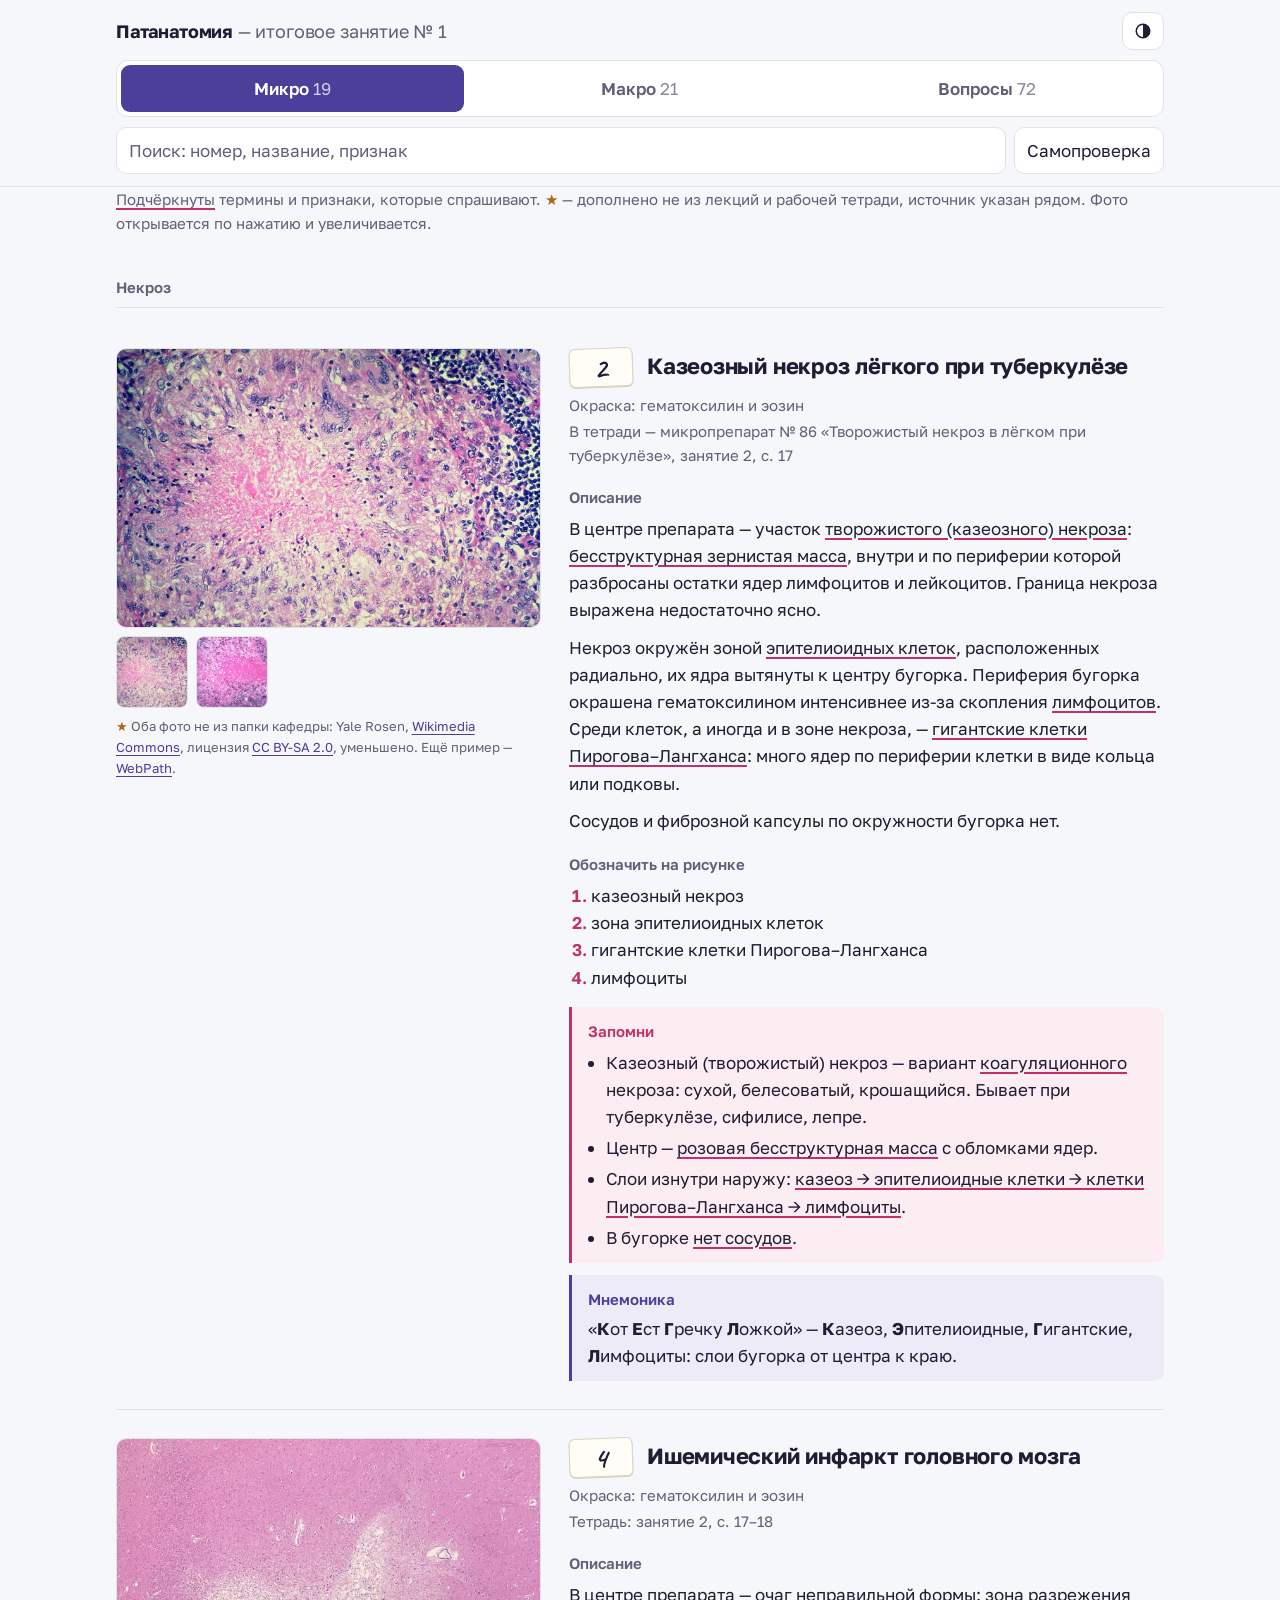
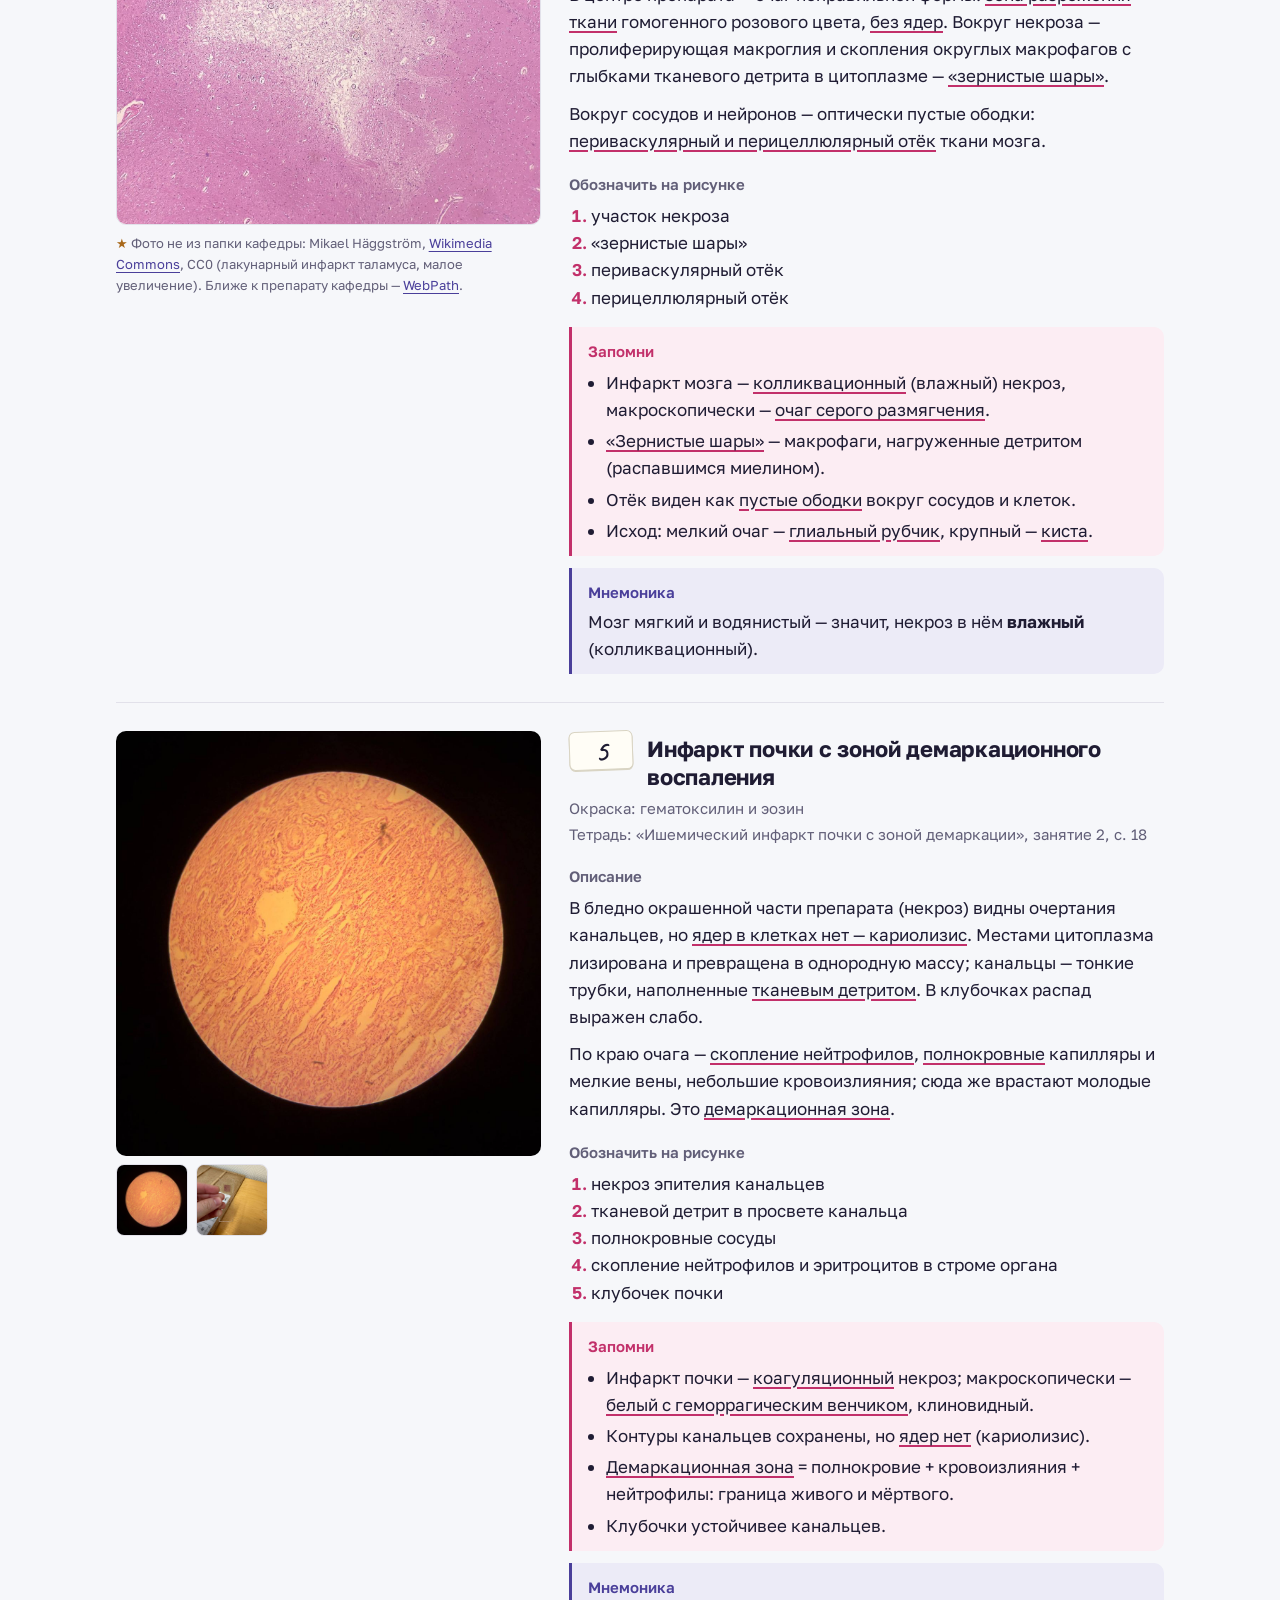
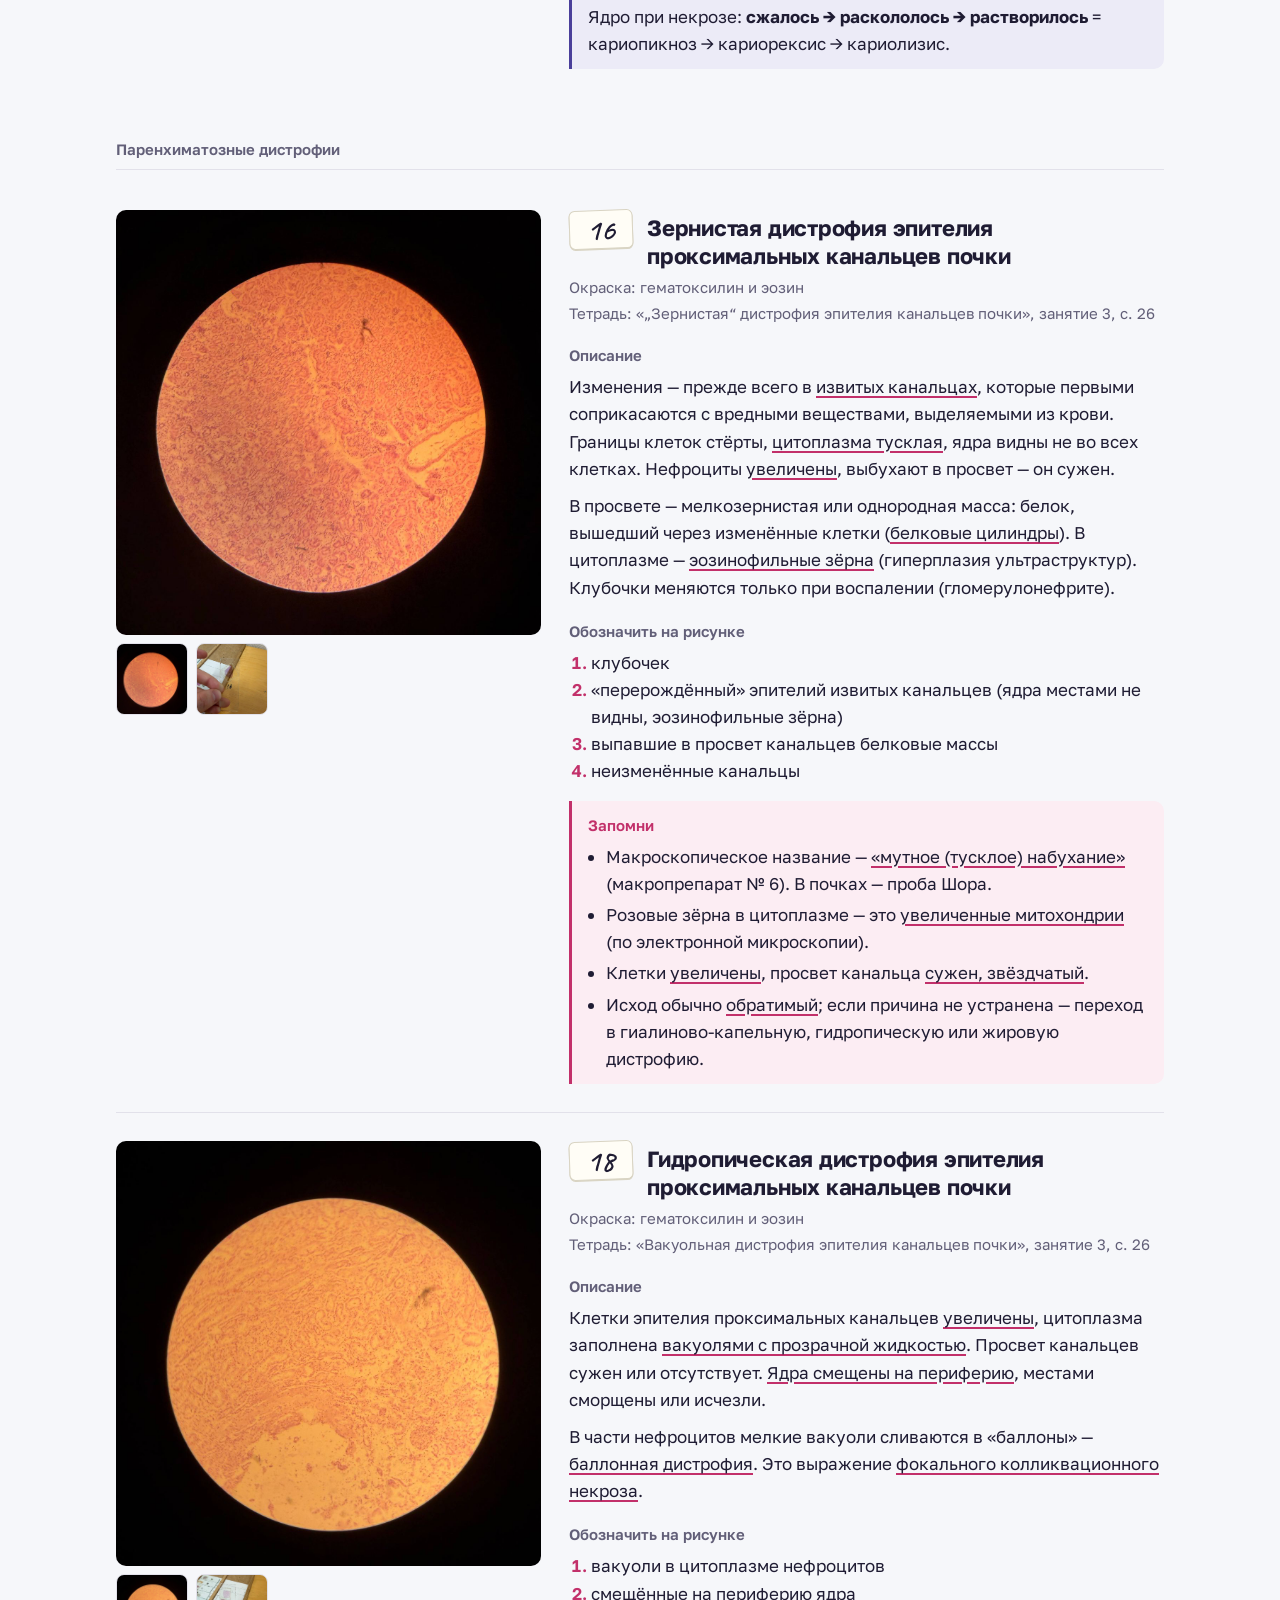
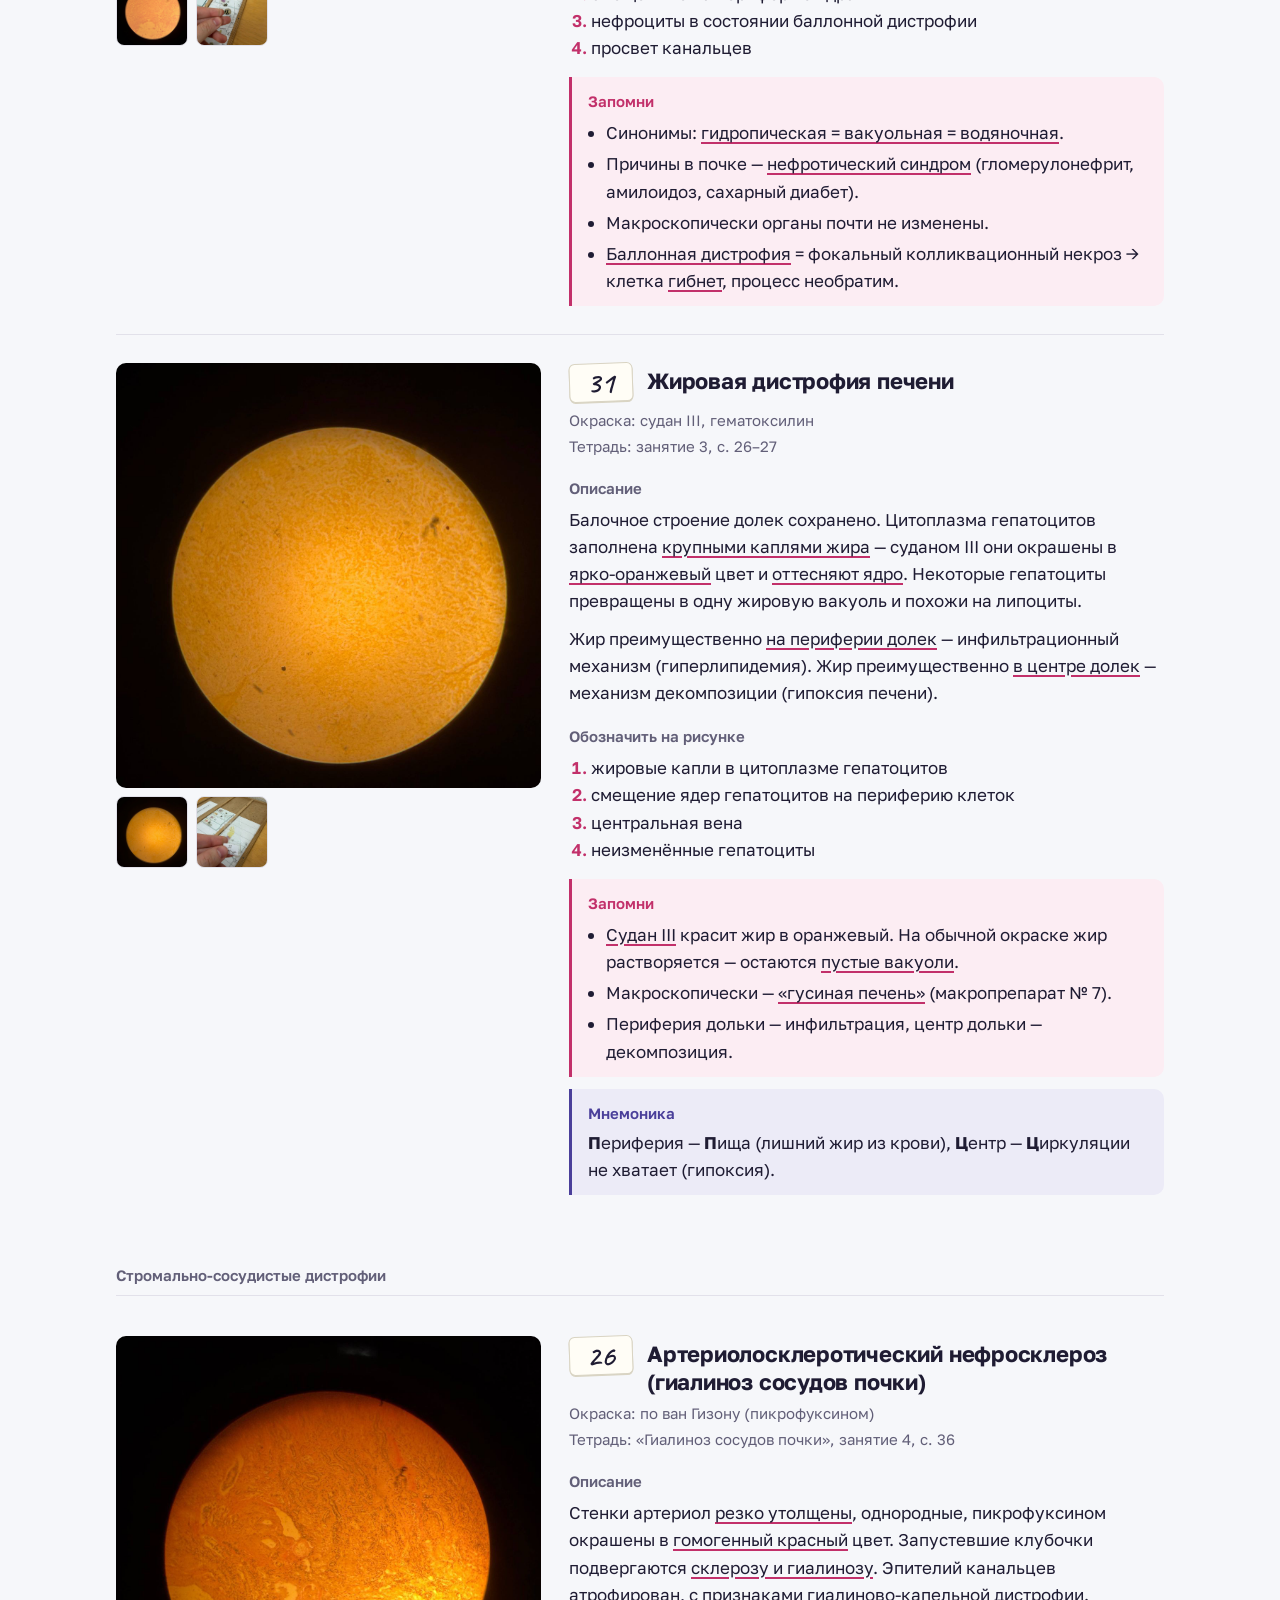
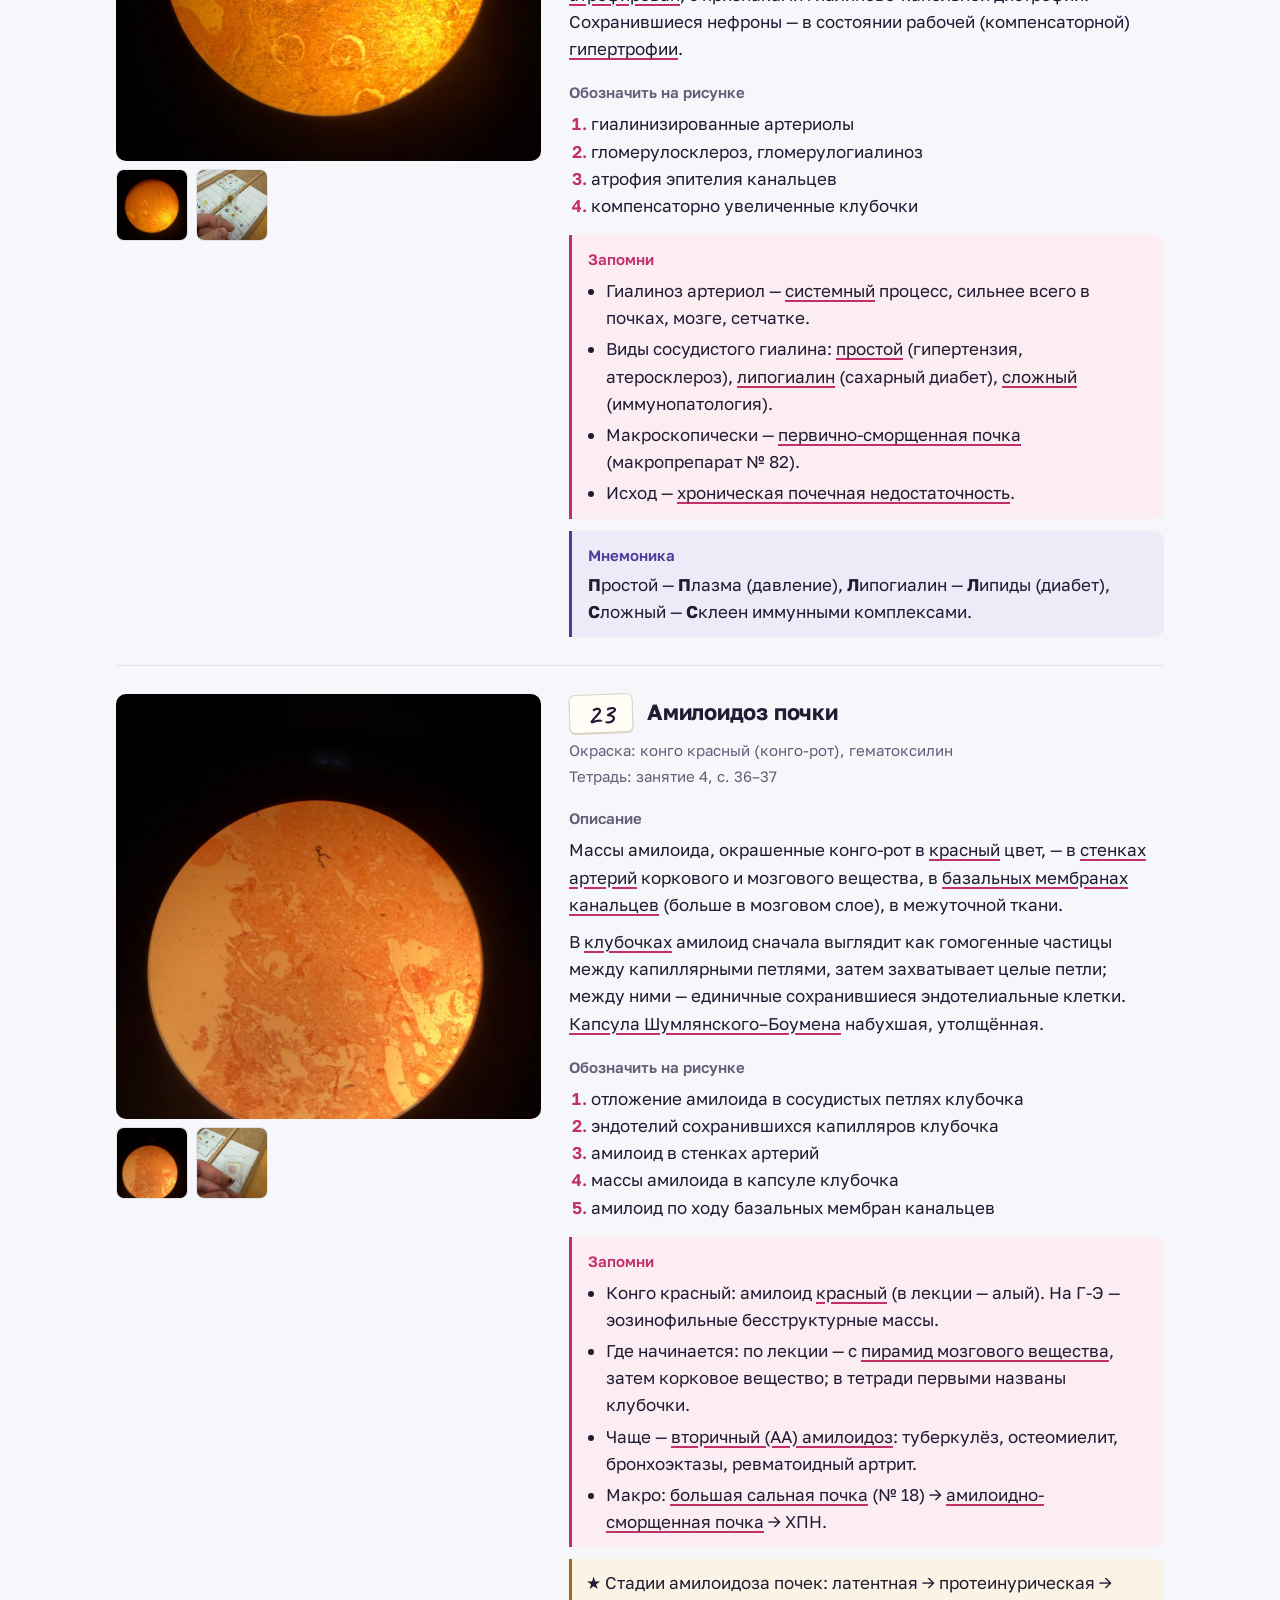
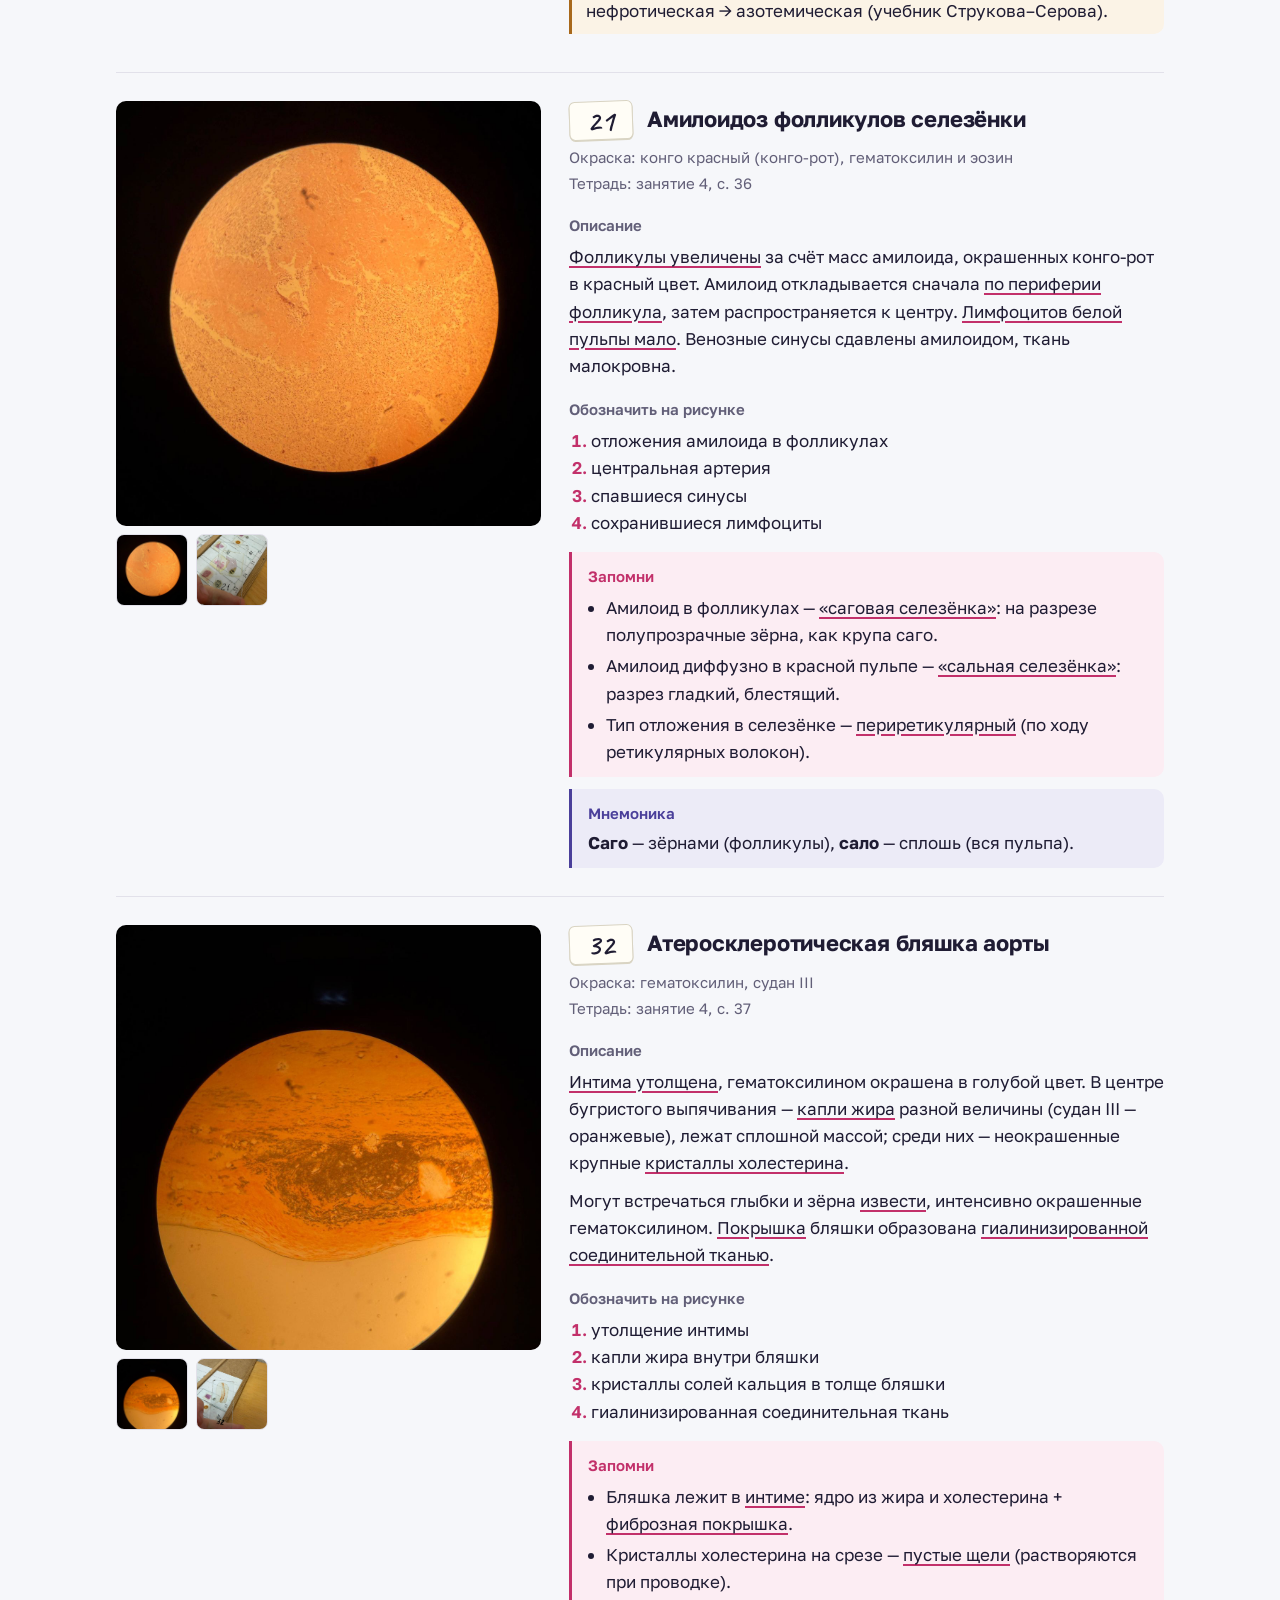
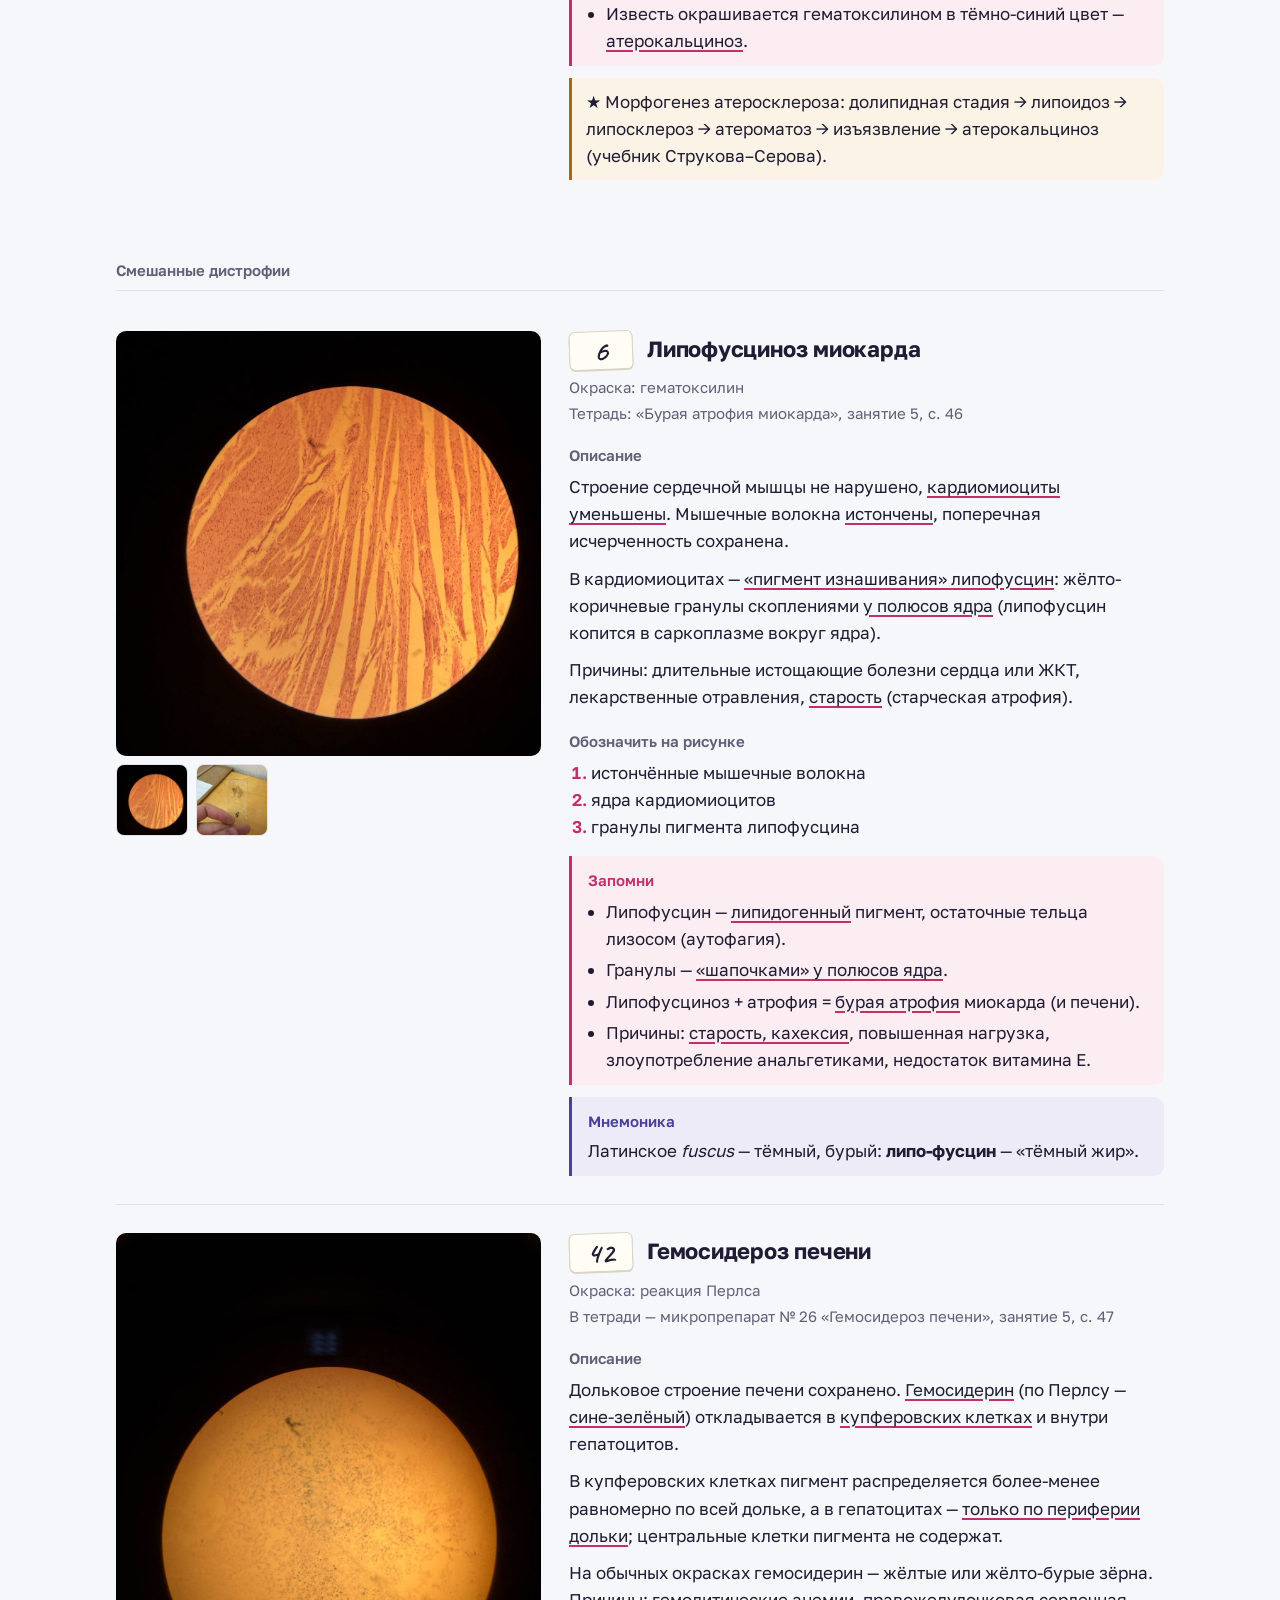
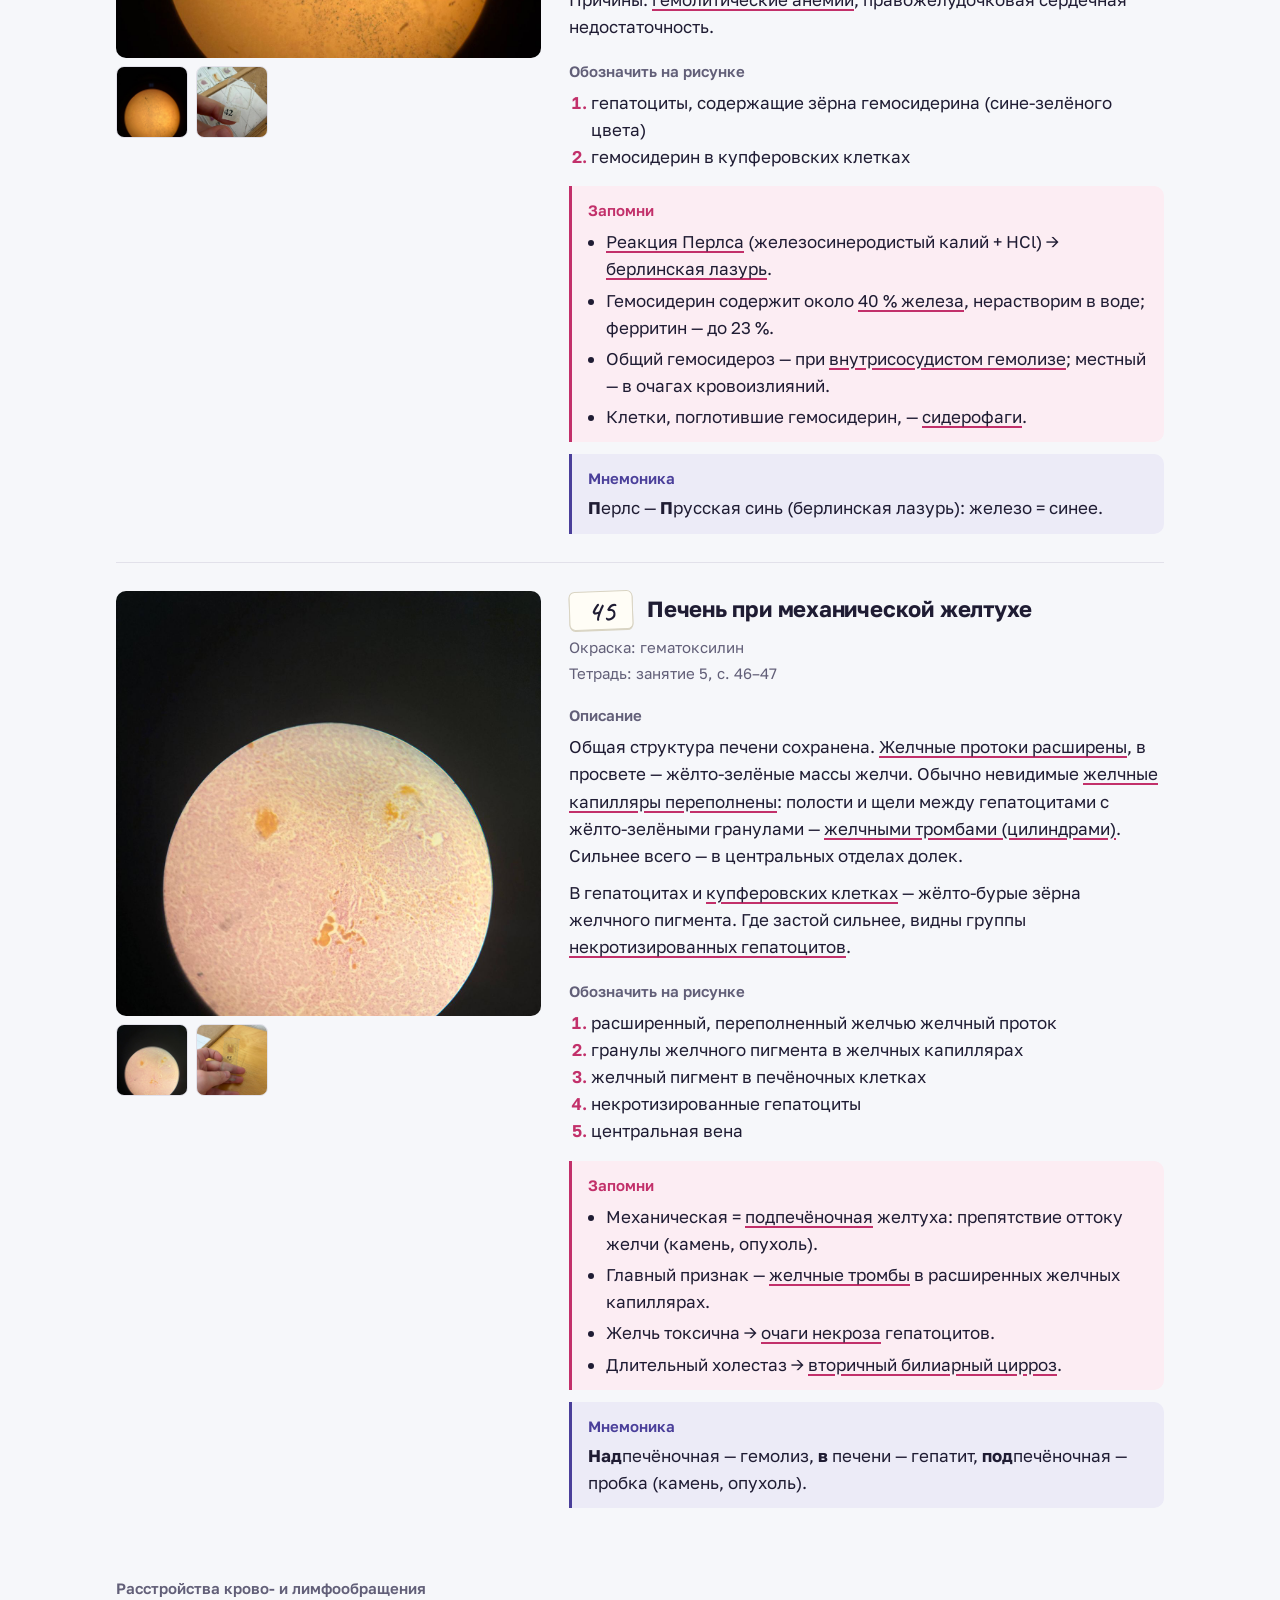
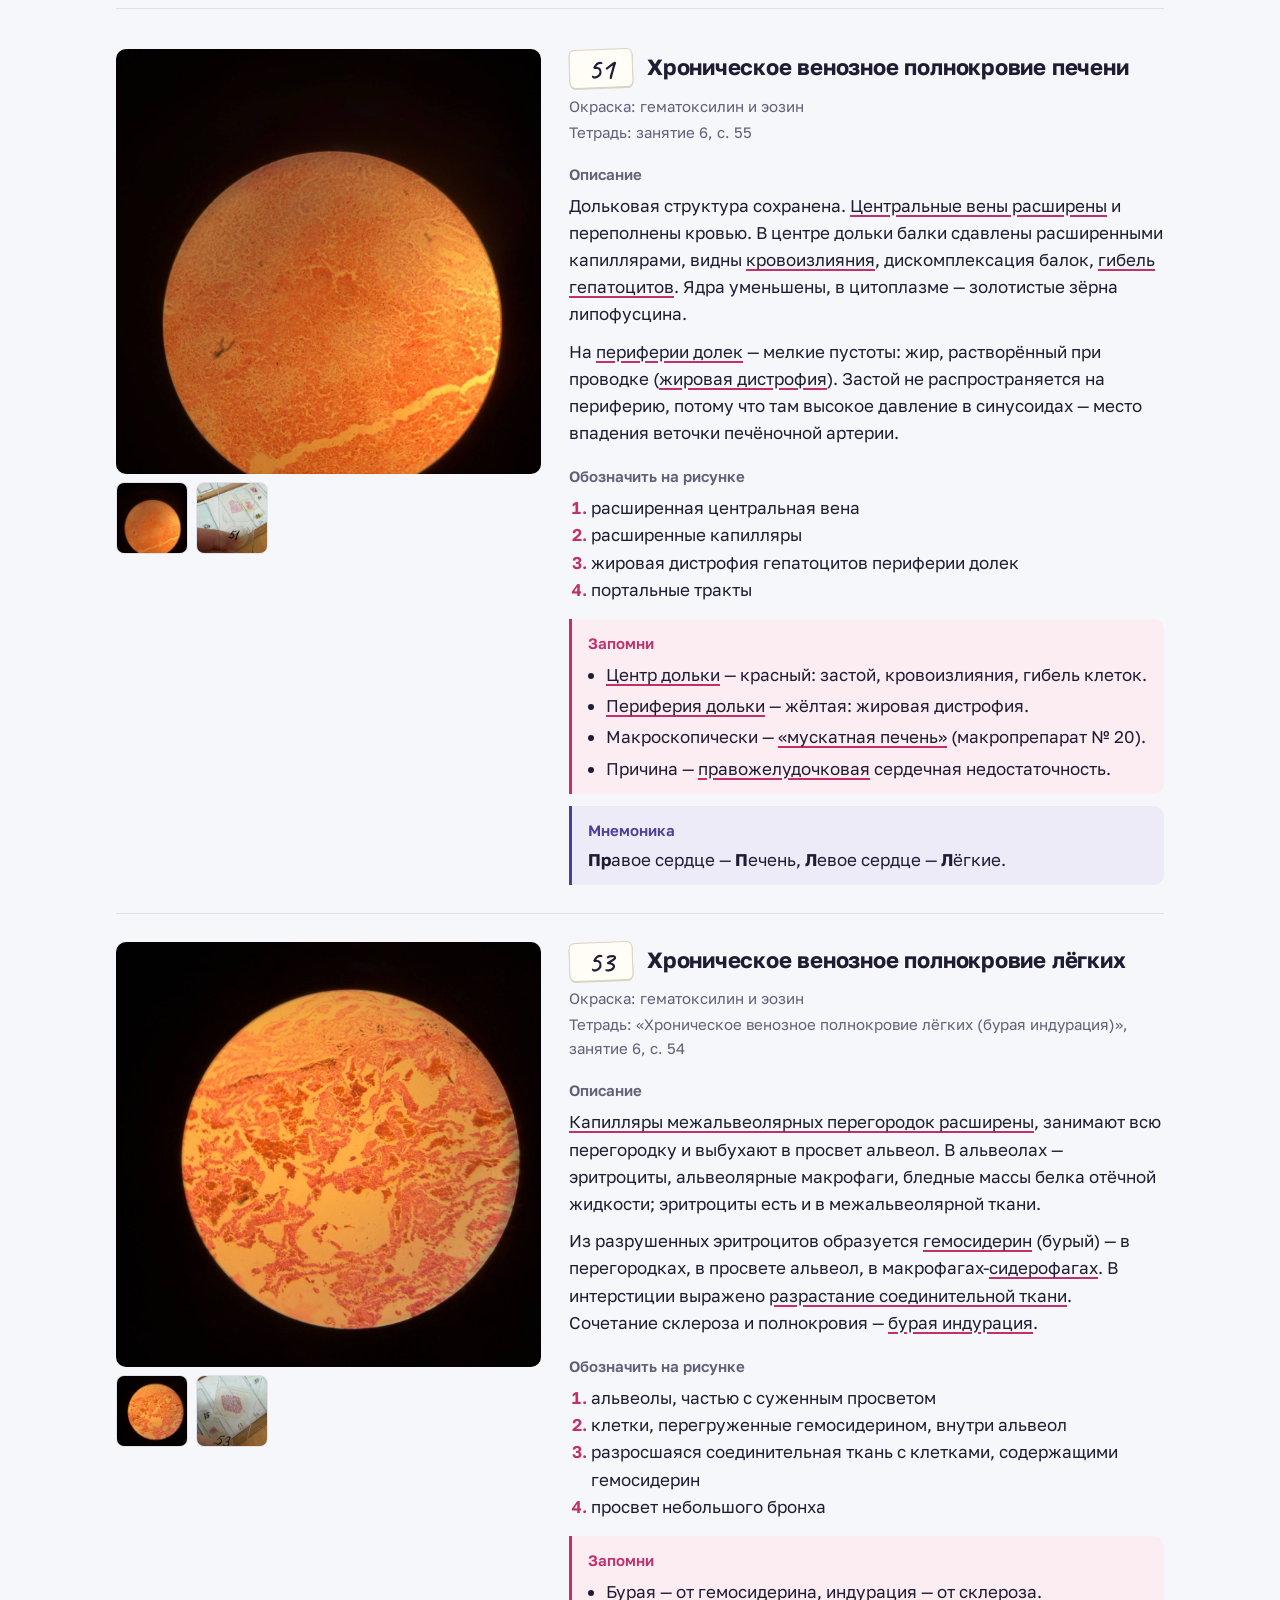
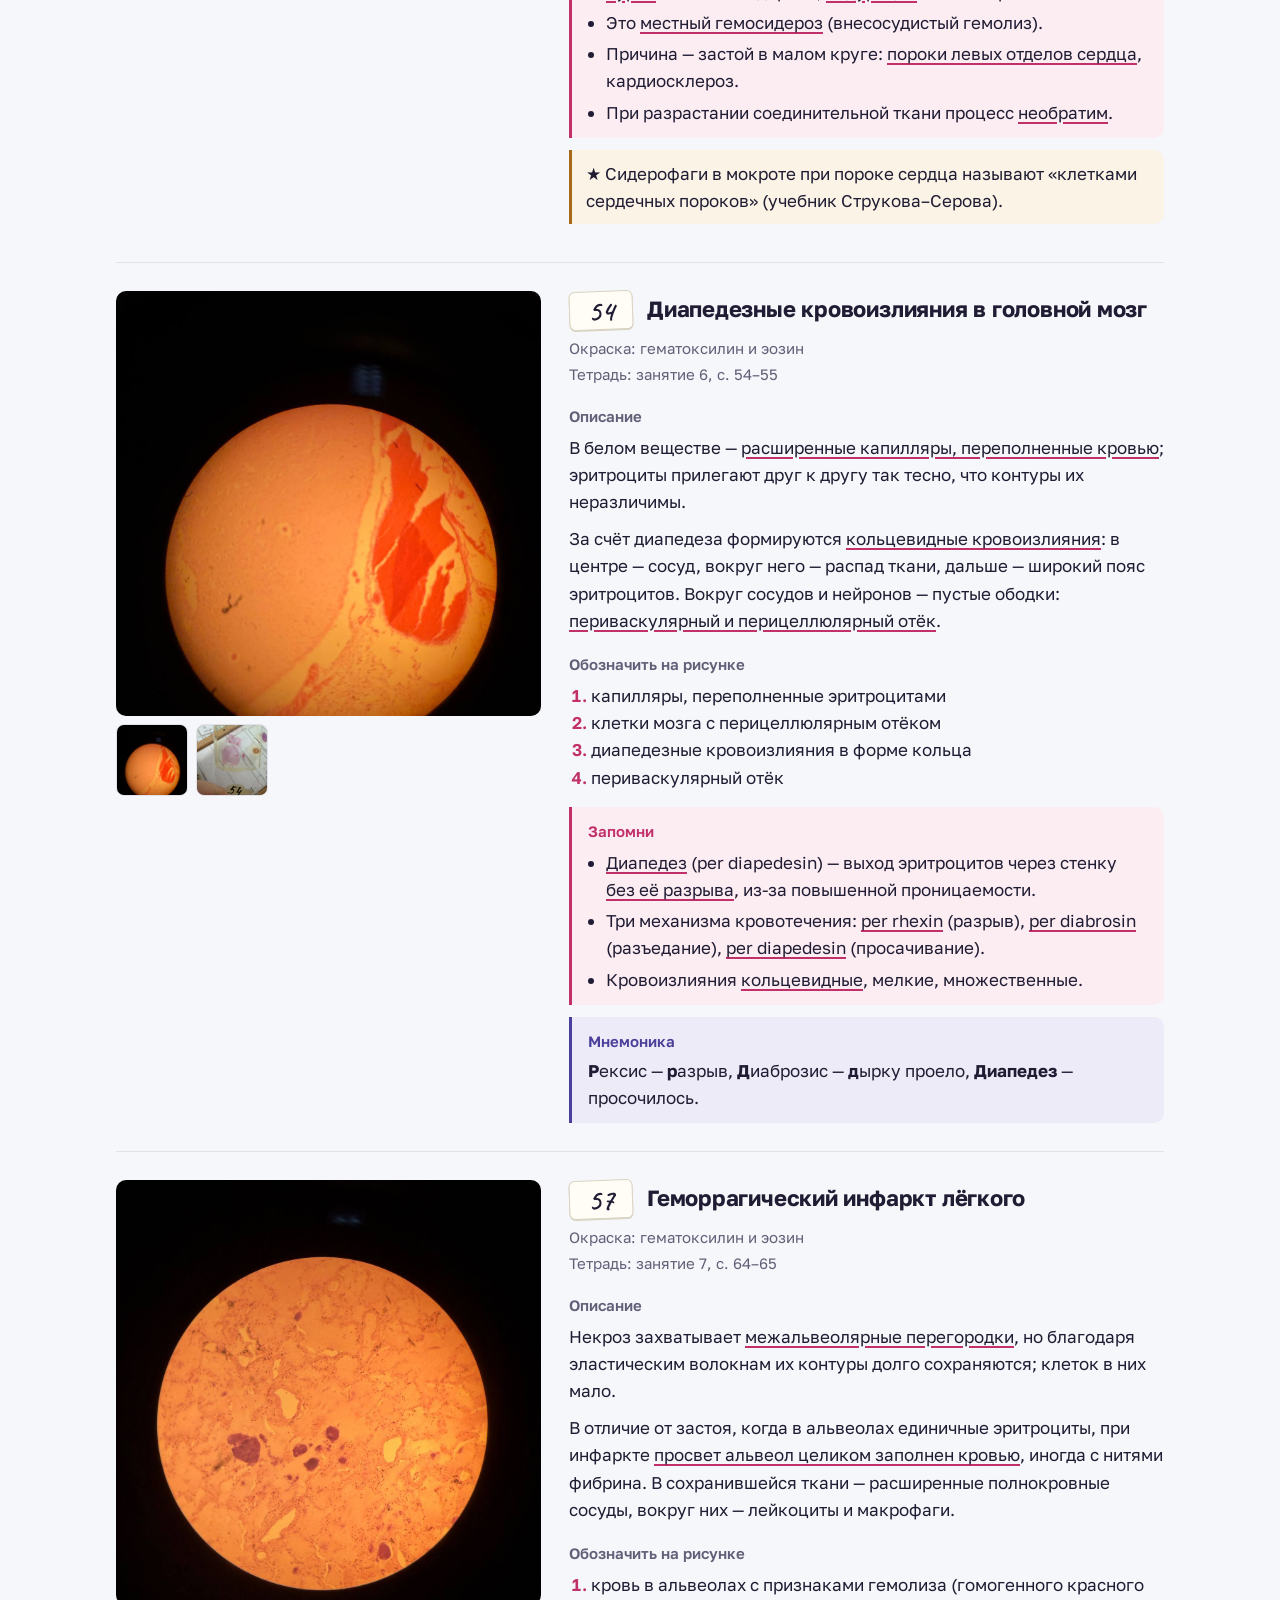
==== index.html @ b90a6a5d "Сайт к итоговому занятию № 1 по патанатомии Микро- и макропрепараты с фото и описаниями по рабочей т" ====
<!doctype html>
<html lang="ru">
<head>
<meta charset="utf-8">
<meta name="viewport" content="width=device-width, initial-scale=1">
<title>Патанатомия: препараты</title>
<meta name="description" content="Микро- и макропрепараты к итоговому занятию № 1 по патологической анатомии: фото, описания, что запомнить.">
<link rel="preconnect" href="https://fonts.googleapis.com">
<link rel="preconnect" href="https://fonts.gstatic.com" crossorigin>
<link href="https://fonts.googleapis.com/css2?family=Caveat:wght@600&family=Golos+Text:wght@400;600;700&display=swap" rel="stylesheet">
<link rel="stylesheet" href="assets/style.css">
<link rel="icon" href="data:image/svg+xml,%3Csvg xmlns='http://www.w3.org/2000/svg' viewBox='0 0 32 32'%3E%3Ccircle cx='16' cy='16' r='14' fill='%23c2306a'/%3E%3Ccircle cx='12' cy='13' r='4' fill='%234a3f9a'/%3E%3Ccircle cx='20' cy='19' r='3' fill='%234a3f9a'/%3E%3C/svg%3E">
</head>
<body data-page="preps" data-base="">
<header class="top">
  <div class="top-inner">
    <div class="brand">
      <a class="home" href="./">Патанатомия <span class="sub">— итоговое занятие № 1</span></a>
      <div class="tools">
        <button class="btn icon" id="theme" type="button" aria-label="Сменить тему">
          <svg width="18" height="18" viewBox="0 0 24 24" aria-hidden="true"><circle cx="12" cy="12" r="9" fill="none" stroke="currentColor" stroke-width="2"/><path d="M12 3a9 9 0 0 1 0 18z" fill="currentColor"/></svg>
        </button>
      </div>
    </div>
    <nav class="switch" style="grid-template-columns: 1fr 1fr 1fr" aria-label="Разделы">
      <a href="#micro" data-tab="micro">Микро <span class="count">19</span></a>
      <a href="#macro" data-tab="macro">Макро <span class="count">21</span></a>
      <a href="voprosy/">Вопросы <span class="count">72</span></a>
    </nav>
    <div class="row">
      <input class="search" id="search" type="search" placeholder="Поиск: номер, название, признак" aria-label="Поиск по препаратам">
      <button class="btn" id="quiz" type="button" aria-pressed="false">Самопроверка</button>
      <button class="btn" id="shuffle" type="button" hidden>Перемешать</button>
    </div>
  </div>
</header>
<main class="wrap">
  <p class="legend"><u>Подчёркнуты</u> термины и признаки, которые спрашивают. <span class="star">★</span> — дополнено не из лекций и рабочей тетради, источник указан рядом. Фото открывается по нажатию и увеличивается.</p>
  <button class="btn other" id="other" type="button" hidden></button>
  <div id="list"></div>
  <p class="empty" id="empty" hidden></p>
</main>
<script src="data/preparaty.js"></script>
<script src="assets/app.js"></script>
</body>
</html>
---- assets/style.css ----
/* ПатанV1 — палитра по окраске гематоксилином и эозином */
:root {
  --bg: #f6f7fa;
  --surface: #ffffff;
  --ink: #1f1c33;
  --muted: #625f78;
  --line: #e2e1ea;
  --hema: #4a3f9a;        /* гематоксилин: ссылки, активные кнопки */
  --hema-soft: #ecebf7;
  --eosin: #c2306a;       /* эозин: подчёркивания, «Запомни» */
  --eosin-soft: #fcedf3;
  --star: #a8681a;        /* ★ — не из лекций и тетради */
  --star-soft: #fbf3e6;
  --label: #fffdf6;
  --radius: 10px;
  --font: "Golos Text", system-ui, -apple-system, "Segoe UI", sans-serif;
  --hand: "Caveat", "Segoe Print", cursive;
  color-scheme: light;
}
@media (prefers-color-scheme: dark) {
  :root:not([data-theme="light"]) {
    --bg: #14121d;
    --surface: #1c1a28;
    --ink: #eceaf6;
    --muted: #a6a3bb;
    --line: #2f2c40;
    --hema: #a99cff;
    --hema-soft: #262241;
    --eosin: #f2709f;
    --eosin-soft: #2e1a25;
    --star: #e2aa5a;
    --star-soft: #2c2318;
    --label: #f4f1e4;
    color-scheme: dark;
  }
}
:root[data-theme="dark"] {
  --bg: #14121d;
  --surface: #1c1a28;
  --ink: #eceaf6;
  --muted: #a6a3bb;
  --line: #2f2c40;
  --hema: #a99cff;
  --hema-soft: #262241;
  --eosin: #f2709f;
  --eosin-soft: #2e1a25;
  --star: #e2aa5a;
  --star-soft: #2c2318;
  --label: #f4f1e4;
  color-scheme: dark;
}

* { box-sizing: border-box; }
[hidden] { display: none !important; }
html { -webkit-text-size-adjust: 100%; }
.prep, .qa, section[id] { scroll-margin-top: 170px; }
body {
  margin: 0;
  background: var(--bg);
  color: var(--ink);
  font: 400 17px/1.6 var(--font);
}
img { max-width: 100%; display: block; }
a { color: var(--hema); text-underline-offset: 3px; }
button, input { font: inherit; color: inherit; }
:focus-visible { outline: 2px solid var(--hema); outline-offset: 2px; border-radius: 4px; }

/* Термины и определения */
u, dfn {
  text-decoration: underline;
  text-decoration-color: var(--eosin);
  text-decoration-thickness: 2px;
  text-underline-offset: 3px;
}
dfn { font-style: normal; font-weight: 600; }
.star { color: var(--star); }
p.star, div.star {
  color: var(--ink);
  background: var(--star-soft);
  border-left: 3px solid var(--star);
  padding: 10px 14px;
  border-radius: 0 var(--radius) var(--radius) 0;
}

/* Шапка */
.top {
  position: sticky; top: 0; z-index: 20;
  background: color-mix(in srgb, var(--bg) 92%, transparent);
  backdrop-filter: blur(10px);
  -webkit-backdrop-filter: blur(10px);
  border-bottom: 1px solid var(--line);
}
.top-inner, .wrap { max-width: 1080px; margin: 0 auto; padding: 0 16px; }
.top-inner { display: flex; flex-direction: column; gap: 10px; padding-top: 12px; padding-bottom: 12px; }
.brand { display: flex; align-items: center; justify-content: space-between; gap: 12px; }
.brand a.home { text-decoration: none; color: var(--ink); font-weight: 700; font-size: 18px; letter-spacing: -0.01em; }
.brand .sub { color: var(--muted); font-weight: 400; }
.tools { display: flex; gap: 8px; align-items: center; flex-wrap: wrap; }

.switch {
  display: grid; grid-template-columns: 1fr 1fr; gap: 4px;
  background: var(--surface); border: 1px solid var(--line);
  border-radius: 12px; padding: 4px;
}
.switch a, .switch button {
  border: 0; background: transparent; cursor: pointer;
  padding: 10px 12px; border-radius: 9px; text-align: center;
  font-weight: 600; text-decoration: none; color: var(--muted);
}
.switch [aria-current="page"], .switch [aria-pressed="true"] { background: var(--hema); color: #fff; }
:root[data-theme="dark"] .switch [aria-current="page"],
:root[data-theme="dark"] .switch [aria-pressed="true"] { color: #14121d; }
@media (prefers-color-scheme: dark) {
  :root:not([data-theme="light"]) .switch [aria-current="page"],
  :root:not([data-theme="light"]) .switch [aria-pressed="true"] { color: #14121d; }
}
.switch .count { font-weight: 400; opacity: .75; }

.row { display: flex; gap: 8px; align-items: center; flex-wrap: wrap; }
.search {
  flex: 1 1 170px; min-width: 0;
  border: 1px solid var(--line); background: var(--surface);
  border-radius: 10px; padding: 9px 12px;
}
.search::placeholder { color: var(--muted); }
.btn {
  border: 1px solid var(--line); background: var(--surface); cursor: pointer;
  border-radius: 10px; padding: 9px 12px; white-space: nowrap; color: var(--ink);
  text-decoration: none; display: inline-flex; align-items: center; gap: 6px;
}
.btn[aria-pressed="true"] { border-color: var(--eosin); color: var(--eosin); background: var(--eosin-soft); }
.btn.icon { padding: 9px 11px; }
.btn:hover { border-color: var(--muted); }

/* Содержимое */
main { padding: 24px 0 80px; }
.lead { color: var(--muted); max-width: 68ch; margin: 0 0 8px; }
.legend { color: var(--muted); font-size: 15px; margin: 0 0 24px; }
.group-title {
  font-size: 15px; font-weight: 600; color: var(--muted);
  margin: 40px 0 12px; padding-bottom: 8px; border-bottom: 1px solid var(--line);
}
.empty { color: var(--muted); padding: 40px 0; }
.other { margin: 0 0 8px; border-color: var(--hema); color: var(--hema); }

/* Карточка препарата */
.prep {
  display: grid; grid-template-columns: minmax(0, 5fr) minmax(0, 7fr); gap: 28px;
  padding: 28px 0; border-bottom: 1px solid var(--line);
}
.prep:last-child { border-bottom: 0; }
.prep-photos { display: flex; flex-direction: column; gap: 8px; }
.prep-photos .main {
  aspect-ratio: 1 / 1; width: 100%; object-fit: cover; border-radius: var(--radius);
  background: #000; cursor: zoom-in;
}
.prep-photos.macro .main { aspect-ratio: 3 / 4; object-fit: cover; }
.prep-photos .main.contain { aspect-ratio: auto; object-fit: contain; background: var(--surface); border: 1px solid var(--line); }
.thumbs { display: flex; gap: 8px; }
.thumbs img {
  width: 72px; height: 72px; object-fit: cover; border-radius: 8px; cursor: zoom-in;
  border: 1px solid var(--line);
}
.photo-credit { font-size: 13px; color: var(--muted); }
.nophoto {
  aspect-ratio: 1 / 1; border: 1px dashed var(--line); border-radius: var(--radius);
  display: grid; place-items: center; color: var(--muted); padding: 16px; text-align: center;
}

.prep-head { display: flex; gap: 14px; align-items: flex-start; margin-bottom: 6px; }
.slide-label {
  flex: none; min-width: 64px; padding: 2px 10px 0; text-align: center;
  background: var(--label); color: #1f1c33;
  border: 1px solid #d9d4c3; border-radius: 6px;
  font: 600 30px/1.15 var(--hand);
  transform: rotate(-2deg);
  box-shadow: 0 1px 0 #d9d4c3;
}
.prep h3 { margin: 4px 0 0; font-size: 22px; line-height: 1.25; letter-spacing: -0.01em; }
.meta { color: var(--muted); font-size: 15px; margin: 4px 0 14px; }
.meta div + div { margin-top: 2px; }
.prep h4, .qa h4 { font-size: 15px; font-weight: 600; margin: 18px 0 6px; color: var(--muted); }
.prep p { margin: 0 0 10px; }
.marks { margin: 0; padding-left: 22px; }
.marks li::marker { color: var(--eosin); font-weight: 600; }

.remember {
  background: var(--eosin-soft); border-left: 3px solid var(--eosin);
  border-radius: 0 var(--radius) var(--radius) 0; padding: 12px 16px; margin: 16px 0 0;
}
.remember h4 { margin: 0 0 6px !important; color: var(--eosin) !important; }
.remember ul { margin: 0; padding-left: 18px; }
.remember li + li { margin-top: 4px; }
.mnemo {
  background: var(--hema-soft); border-left: 3px solid var(--hema);
  border-radius: 0 var(--radius) var(--radius) 0; padding: 12px 16px; margin: 12px 0 0;
}
.mnemo h4 { margin: 0 0 4px !important; color: var(--hema) !important; }
.mnemo p { margin: 0; }
.starblock { margin-top: 12px; }
.starblock h4 { color: var(--star) !important; }
.src { font-size: 14px; color: var(--muted); margin-top: 14px; }

/* Самопроверка */
.reveal { display: none; }
.quiz .reveal { display: inline-flex; margin-top: 12px; }
.quiz .hideable { display: none; }
.quiz .open .hideable { display: block; }
.quiz .open .reveal { display: none; }
.quiz .prep:not(.open) .name-hidden::after { content: "Что это за препарат?"; color: var(--muted); }
.quiz .prep:not(.open) h3 .name { display: none; }
.quiz .prep:not(.open) .meta { display: none; }

/* Вопросы */
.qa-layout { display: grid; grid-template-columns: 240px minmax(0, 1fr); gap: 40px; }
.toc { position: sticky; top: 180px; align-self: start; font-size: 15px; max-height: calc(100vh - 200px); overflow-y: auto; }
.toc a { display: block; padding: 5px 0; color: var(--muted); text-decoration: none; }
.toc a:hover { color: var(--ink); }
.toc .n { color: var(--muted); opacity: .7; }
.qa { border-bottom: 1px solid var(--line); padding: 22px 0; max-width: 72ch; }
.qa-q { display: flex; gap: 12px; align-items: baseline; margin: 0; font-size: 19px; line-height: 1.4; font-weight: 600; }
.qa-n { flex: none; color: var(--eosin); font-variant-numeric: tabular-nums; min-width: 2ch; }
.qa-body { margin-top: 10px; }
.qa-body p { margin: 0 0 10px; }
.qa-body ul, .qa-body ol { margin: 0 0 10px; padding-left: 22px; }
.qa-body table { border-collapse: collapse; width: 100%; margin: 6px 0 12px; font-size: 15px; display: block; overflow-x: auto; }
.qa-body th, .qa-body td { border: 1px solid var(--line); padding: 6px 8px; text-align: left; vertical-align: top; }
.qa-body th { background: var(--surface); }
.chips { display: flex; flex-wrap: wrap; gap: 6px; margin-top: 12px; }
.chip {
  font-size: 14px; padding: 4px 10px; border-radius: 999px;
  border: 1px solid var(--line); background: var(--surface); text-decoration: none; color: var(--ink);
}
.chip:hover { border-color: var(--hema); color: var(--hema); }
.quiz .qa:not(.open) .qa-body { display: none; }
.quiz .qa .reveal { margin-left: 34px; }

/* Лайтбокс */
.lb {
  position: fixed; inset: 0; z-index: 100; background: rgba(8, 7, 14, .94);
  display: none; touch-action: none;
}
.lb.on { display: block; }
.lb img {
  position: absolute; top: 50%; left: 50%; max-width: 96vw; max-height: 88vh;
  transform-origin: center; user-select: none; -webkit-user-drag: none; cursor: grab;
}
.lb-bar {
  position: absolute; left: 0; right: 0; bottom: 0; padding: 12px 16px;
  display: flex; gap: 8px; align-items: center; justify-content: space-between; color: #eceaf6; font-size: 14px;
}
.lb button {
  background: rgba(255, 255, 255, .12); color: #fff; border: 0; border-radius: 10px;
  padding: 10px 14px; cursor: pointer; font-size: 16px;
}
.lb .lb-close { position: absolute; top: 12px; right: 12px; }
.lb .lb-cap { flex: 1; text-align: center; opacity: .85; }

@media (max-width: 820px) {
  .qa-layout { grid-template-columns: minmax(0, 1fr); }
  .toc { display: none; }
}
@media (max-width: 720px) {
  body { font-size: 16px; }
  .prep { display: flex; flex-direction: column; gap: 0; }
  .prep-text { display: contents; }
  .prep-head { order: 1; }
  .meta { order: 2; }
  .prep-photos { order: 3; margin-bottom: 8px; }
  .prep .reveal { order: 4; }
  .hideable { order: 5; }
  .prep h3 { font-size: 20px; }
  .btn .txt { display: none; }
  .brand .sub { display: none; }
  .top-inner { gap: 8px; padding-top: 8px; padding-bottom: 8px; }
  .brand a.home { font-size: 16px; }
  .btn.icon { padding: 6px 9px; }
  .switch a, .switch button { padding: 8px 4px; font-size: 15px; white-space: nowrap; }
  .search, .btn { padding: 8px 10px; }
  .prep, .qa, section[id] { scroll-margin-top: 165px; }
}
@media (prefers-reduced-motion: no-preference) {
  .lb img { transition: transform .05s linear; }
}
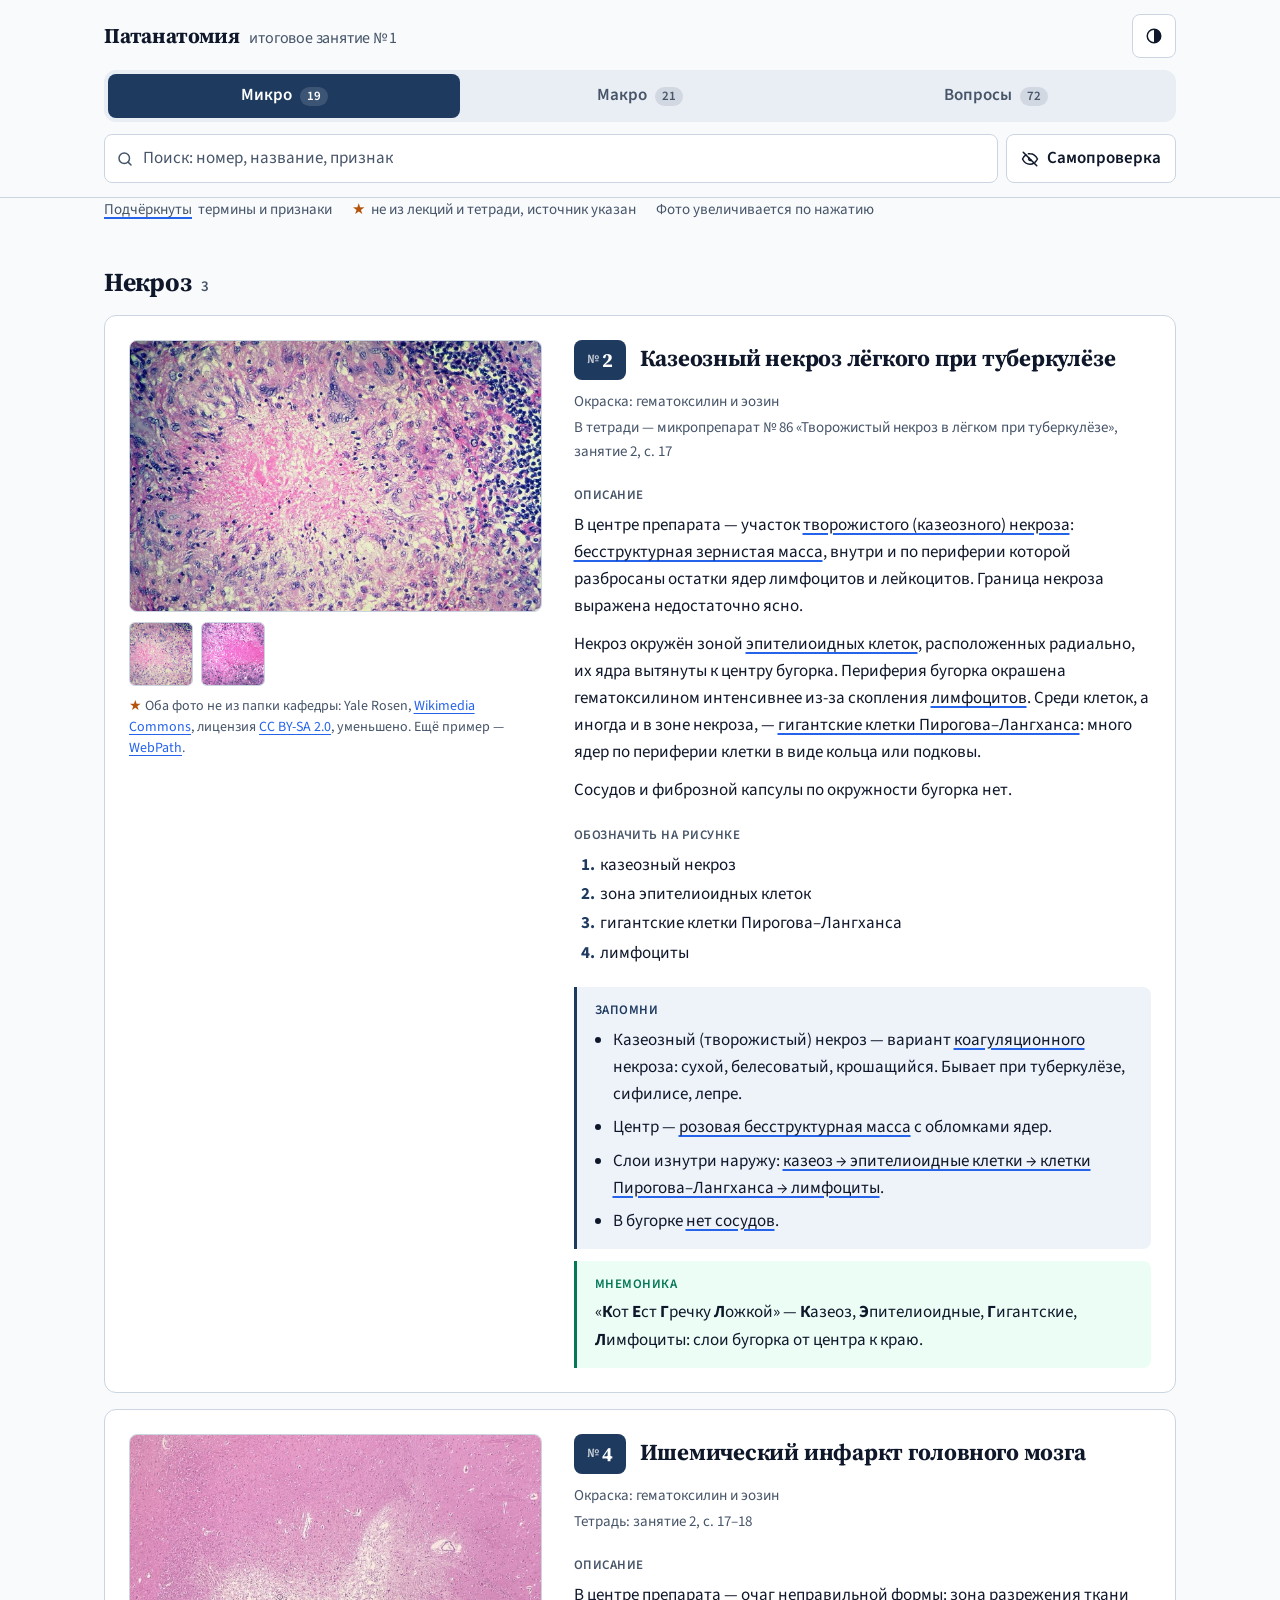
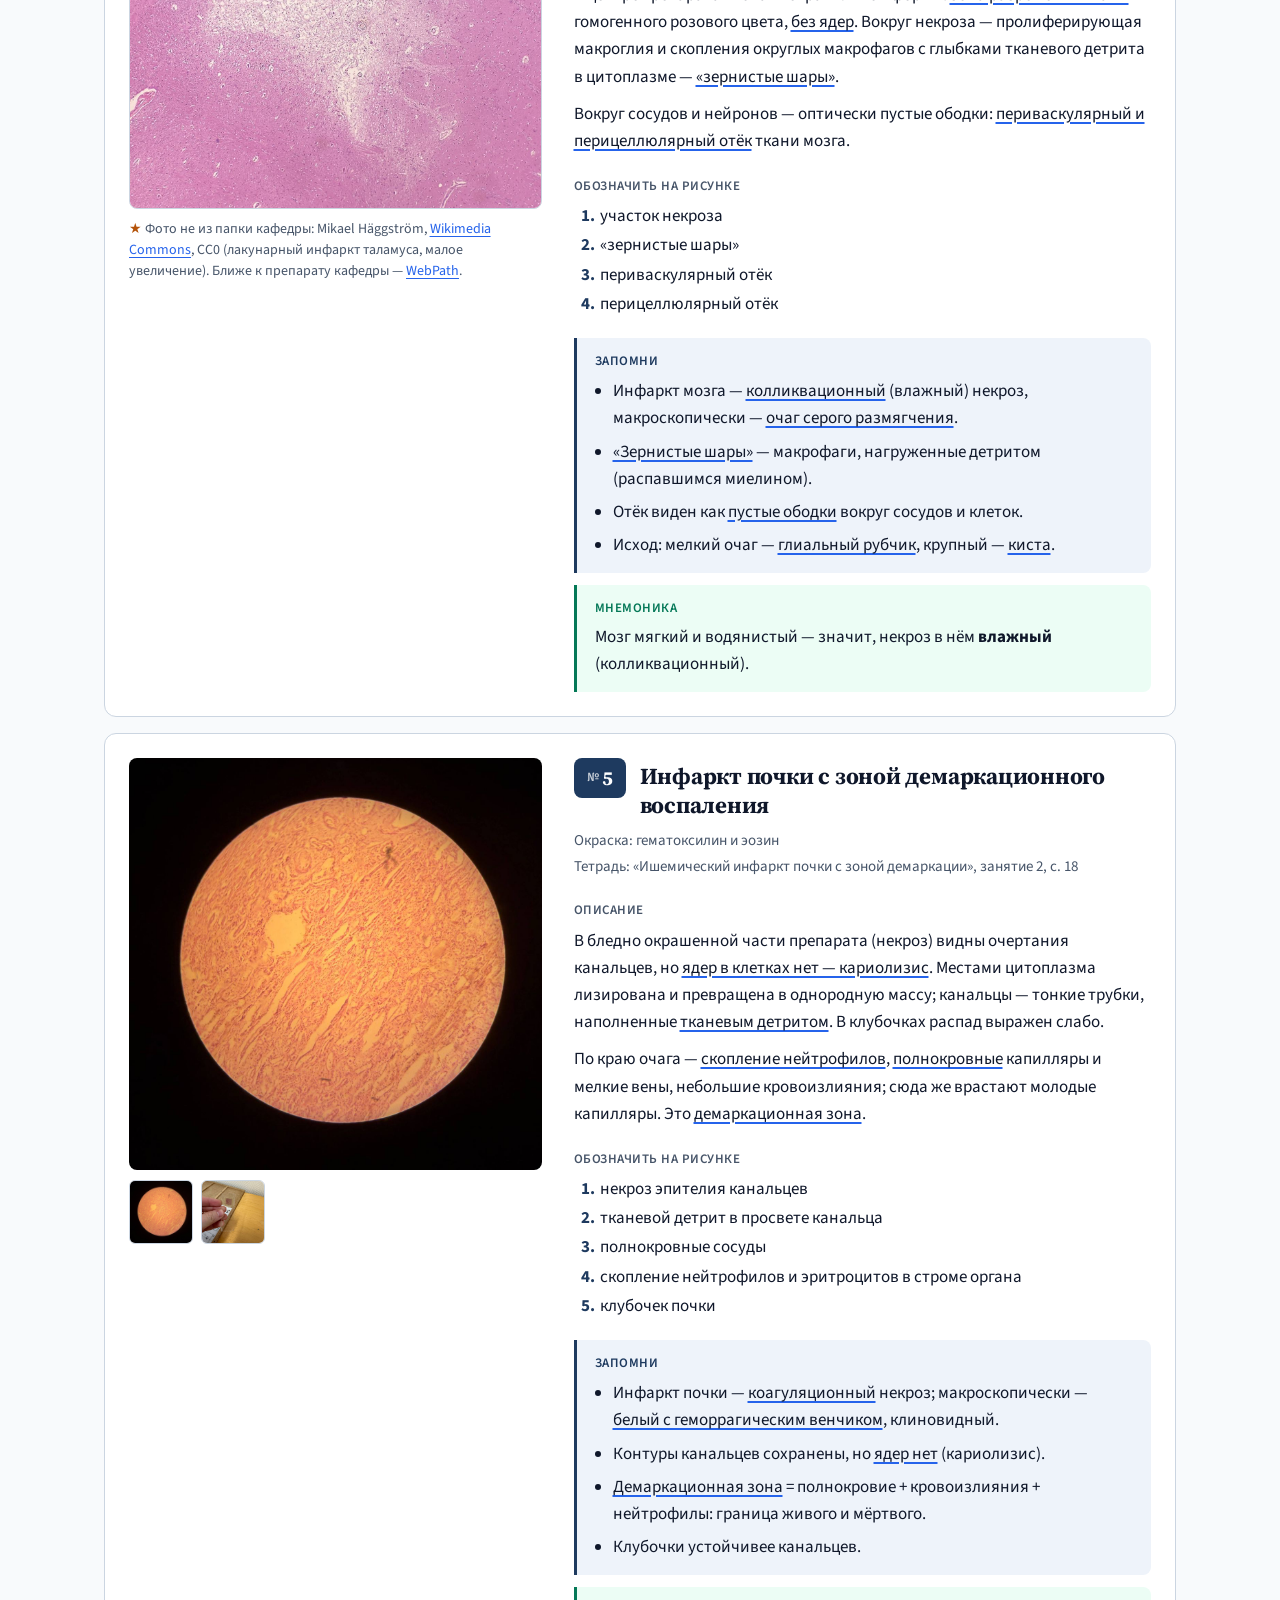
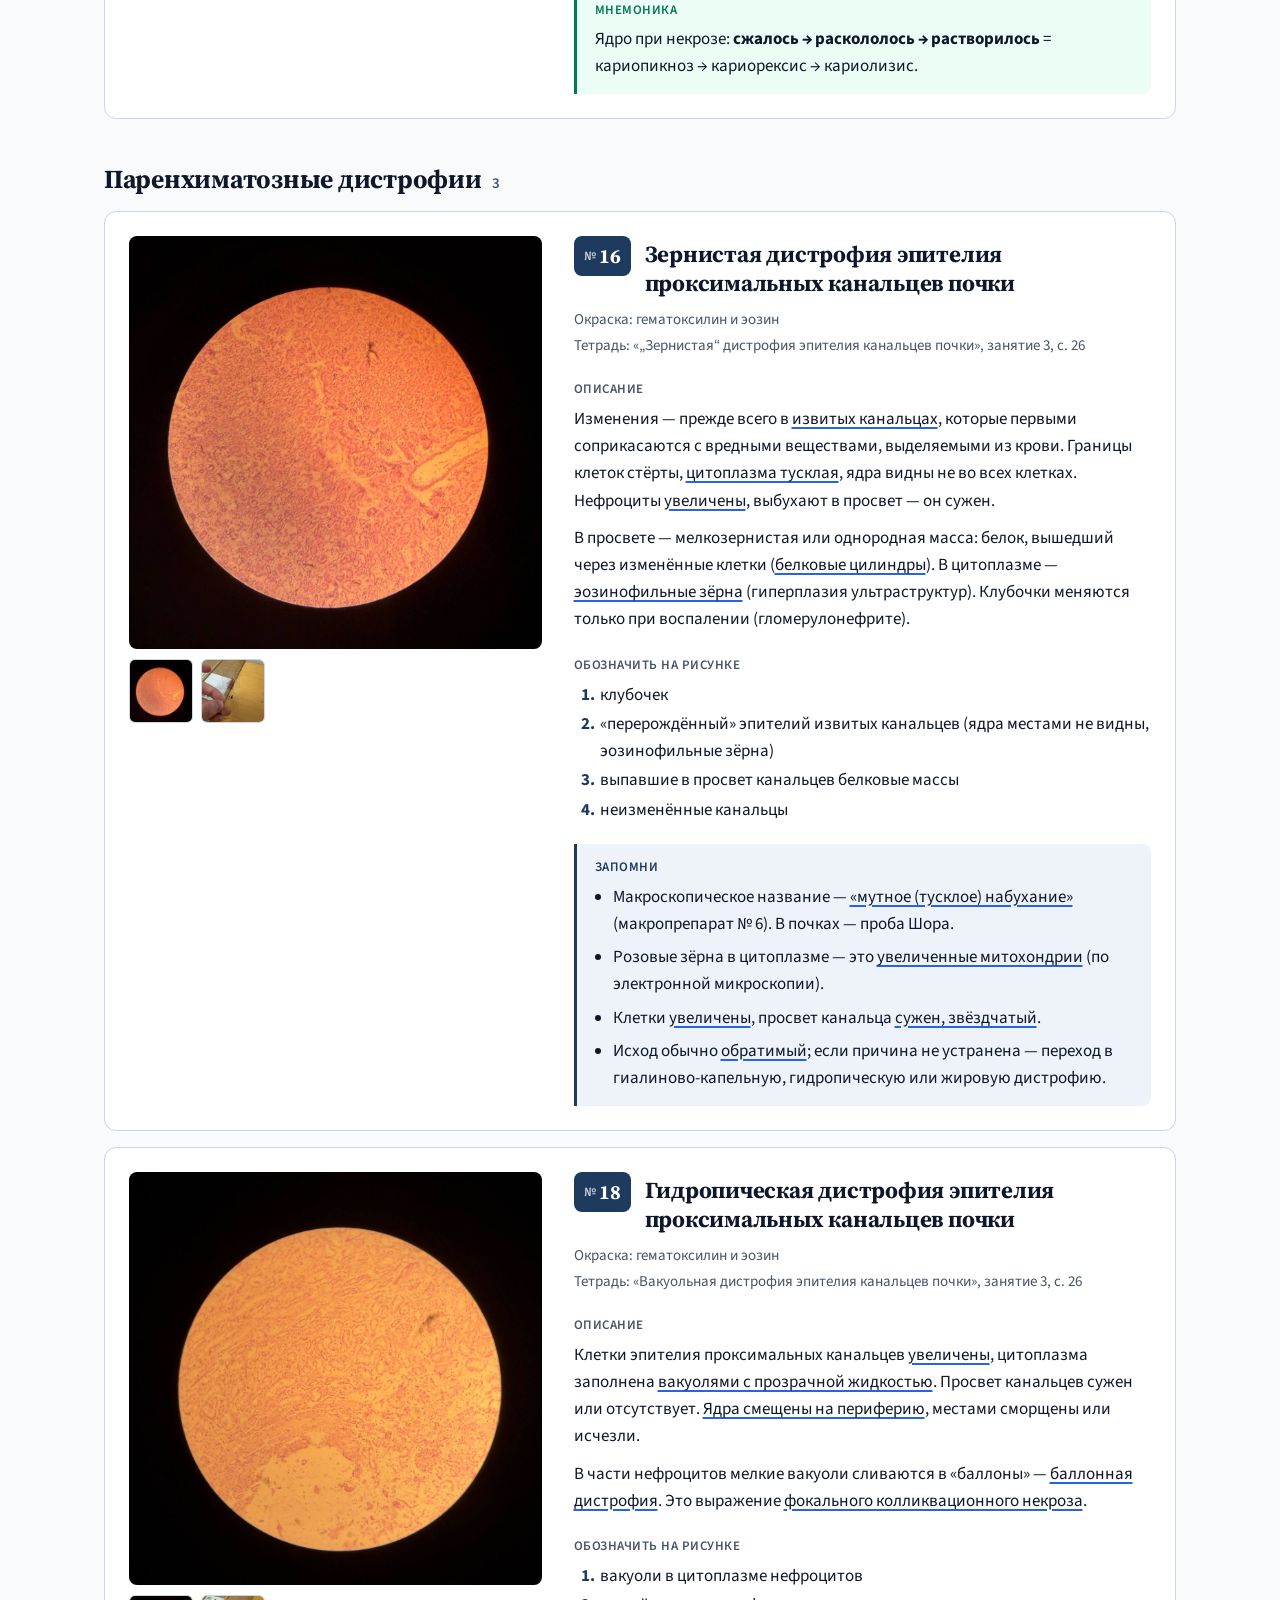
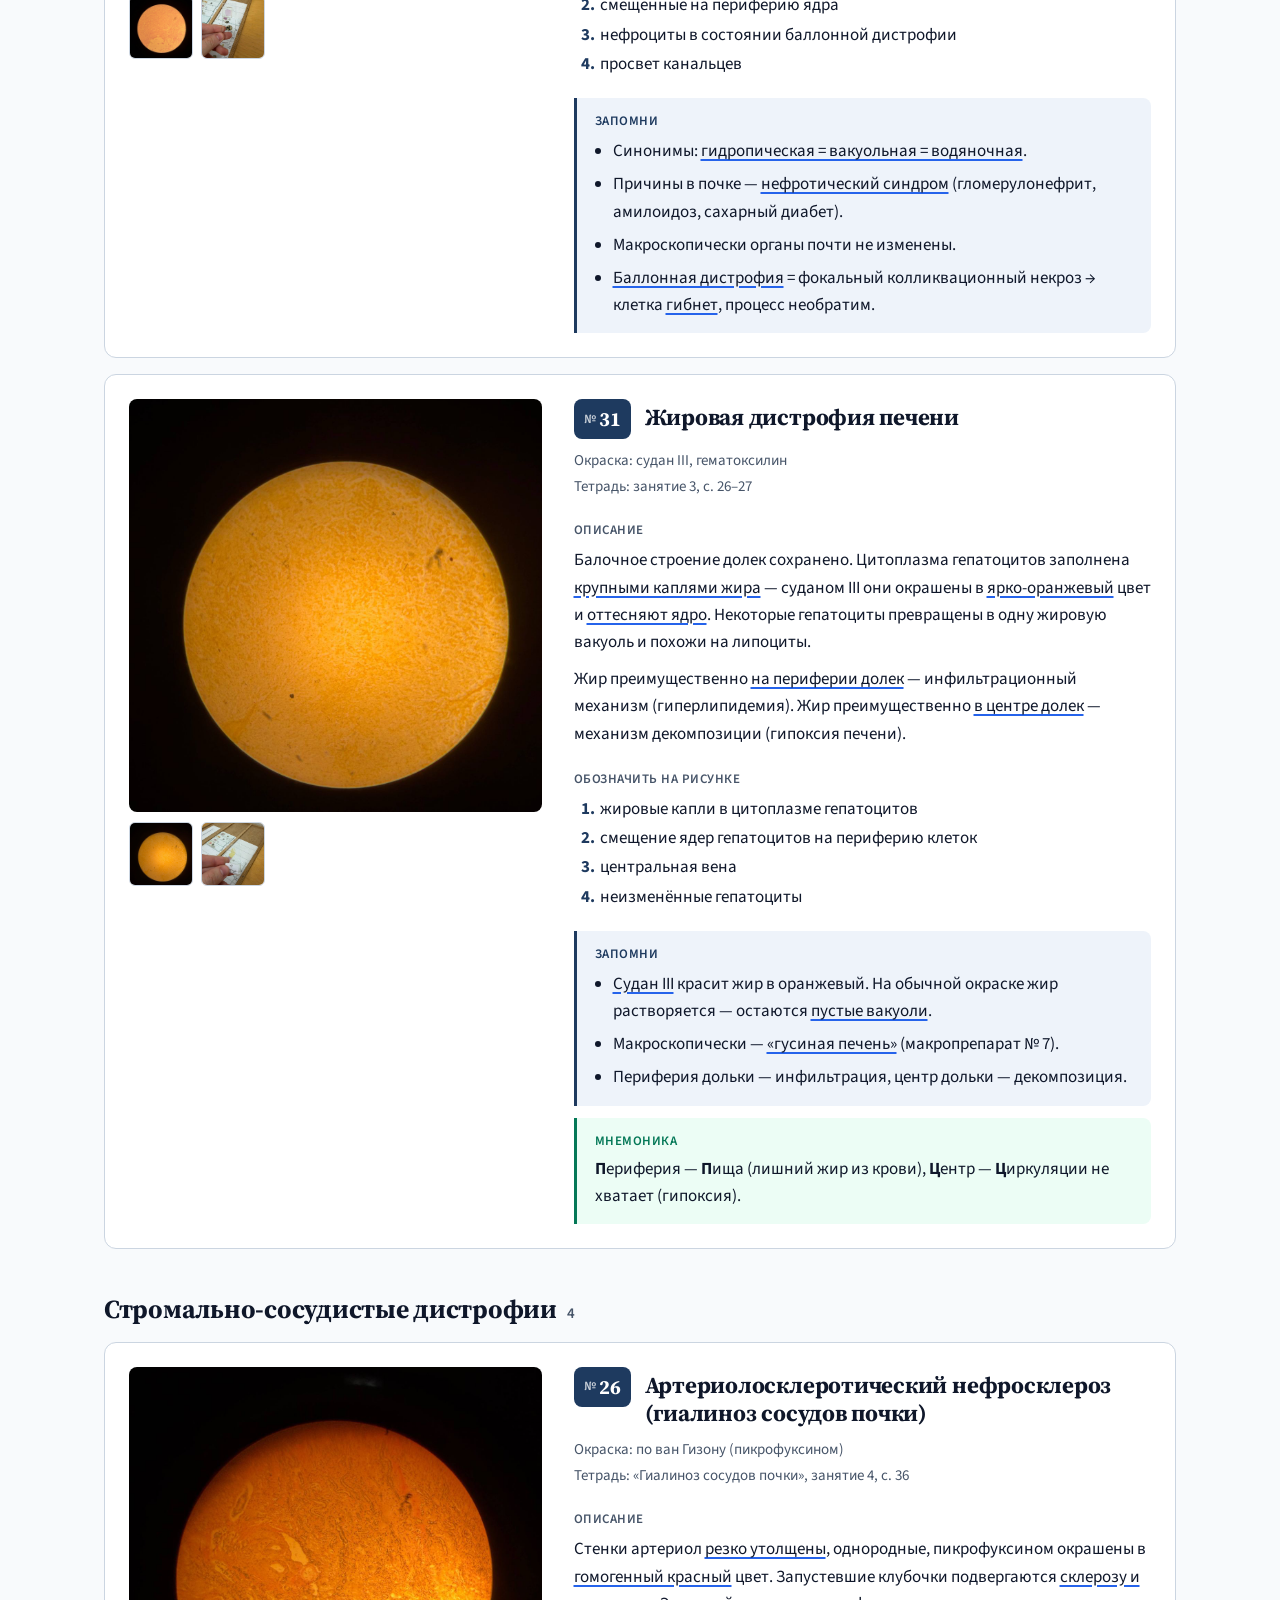
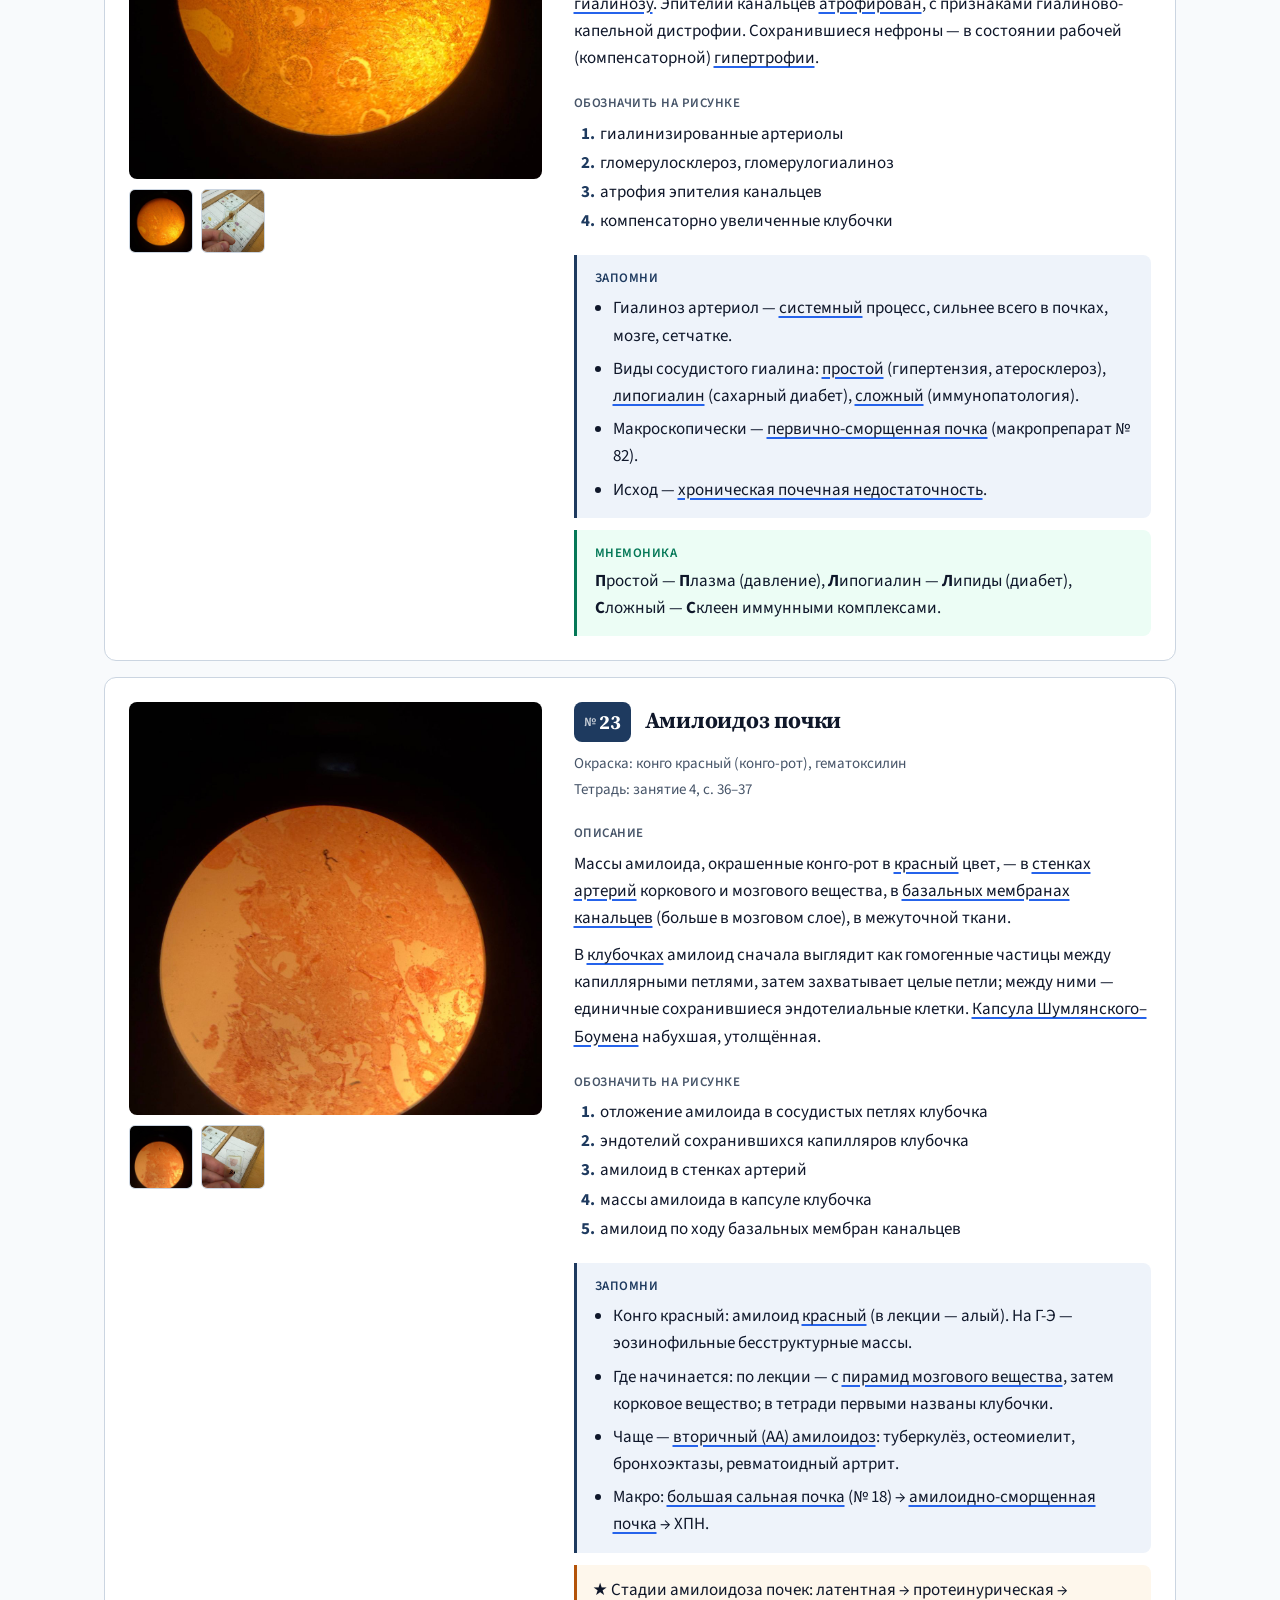
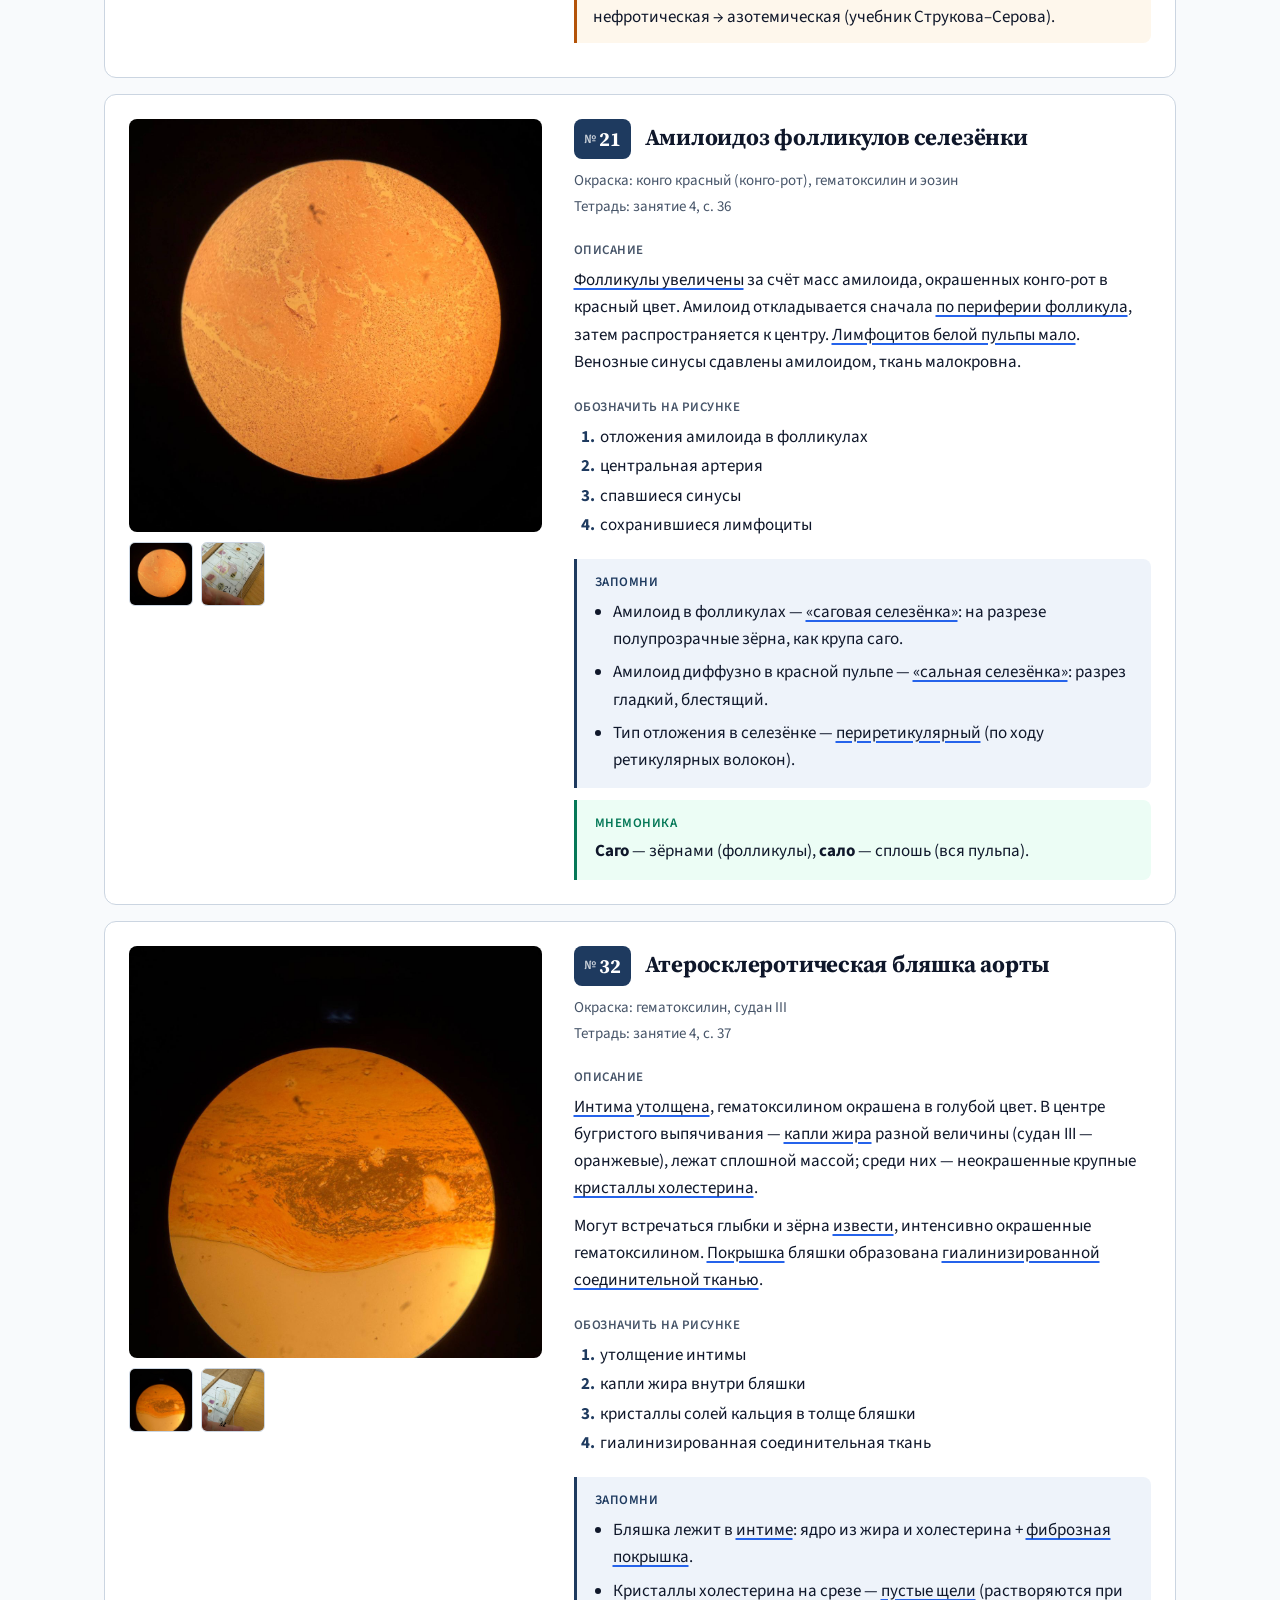
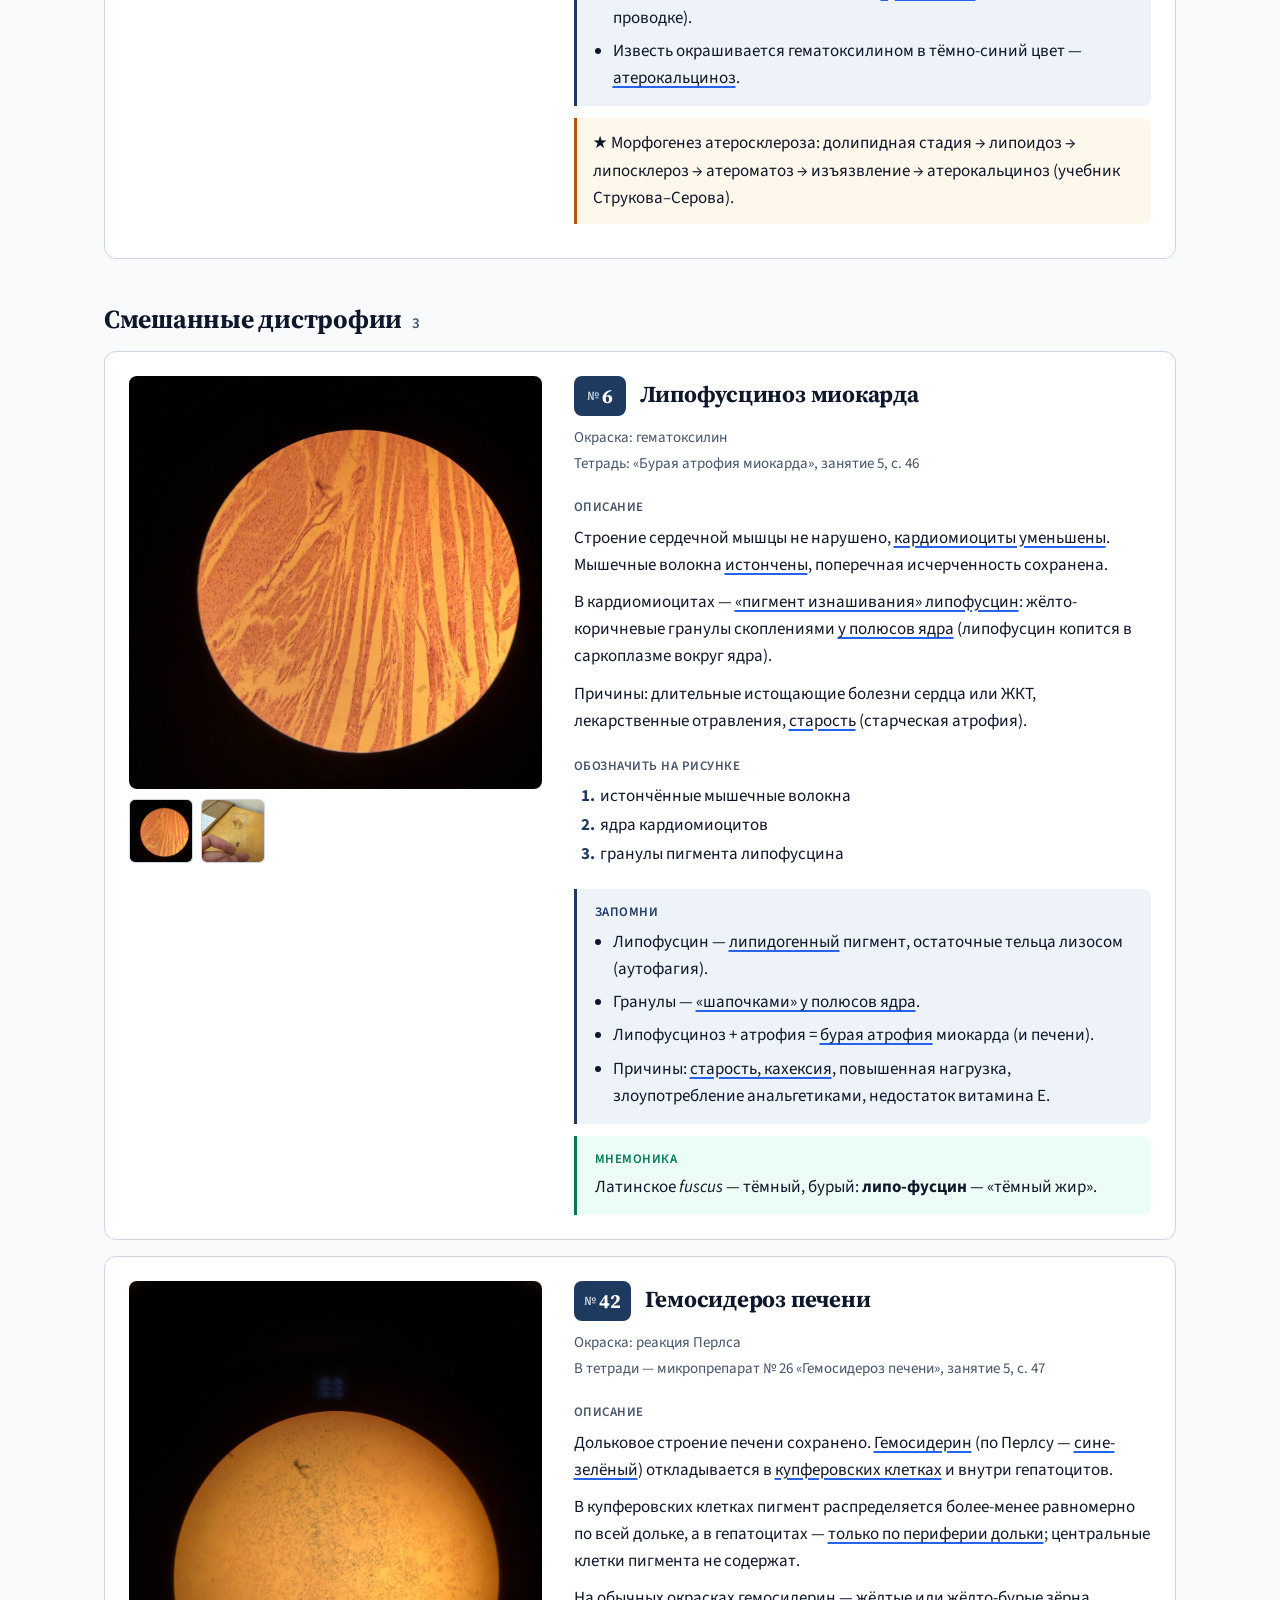
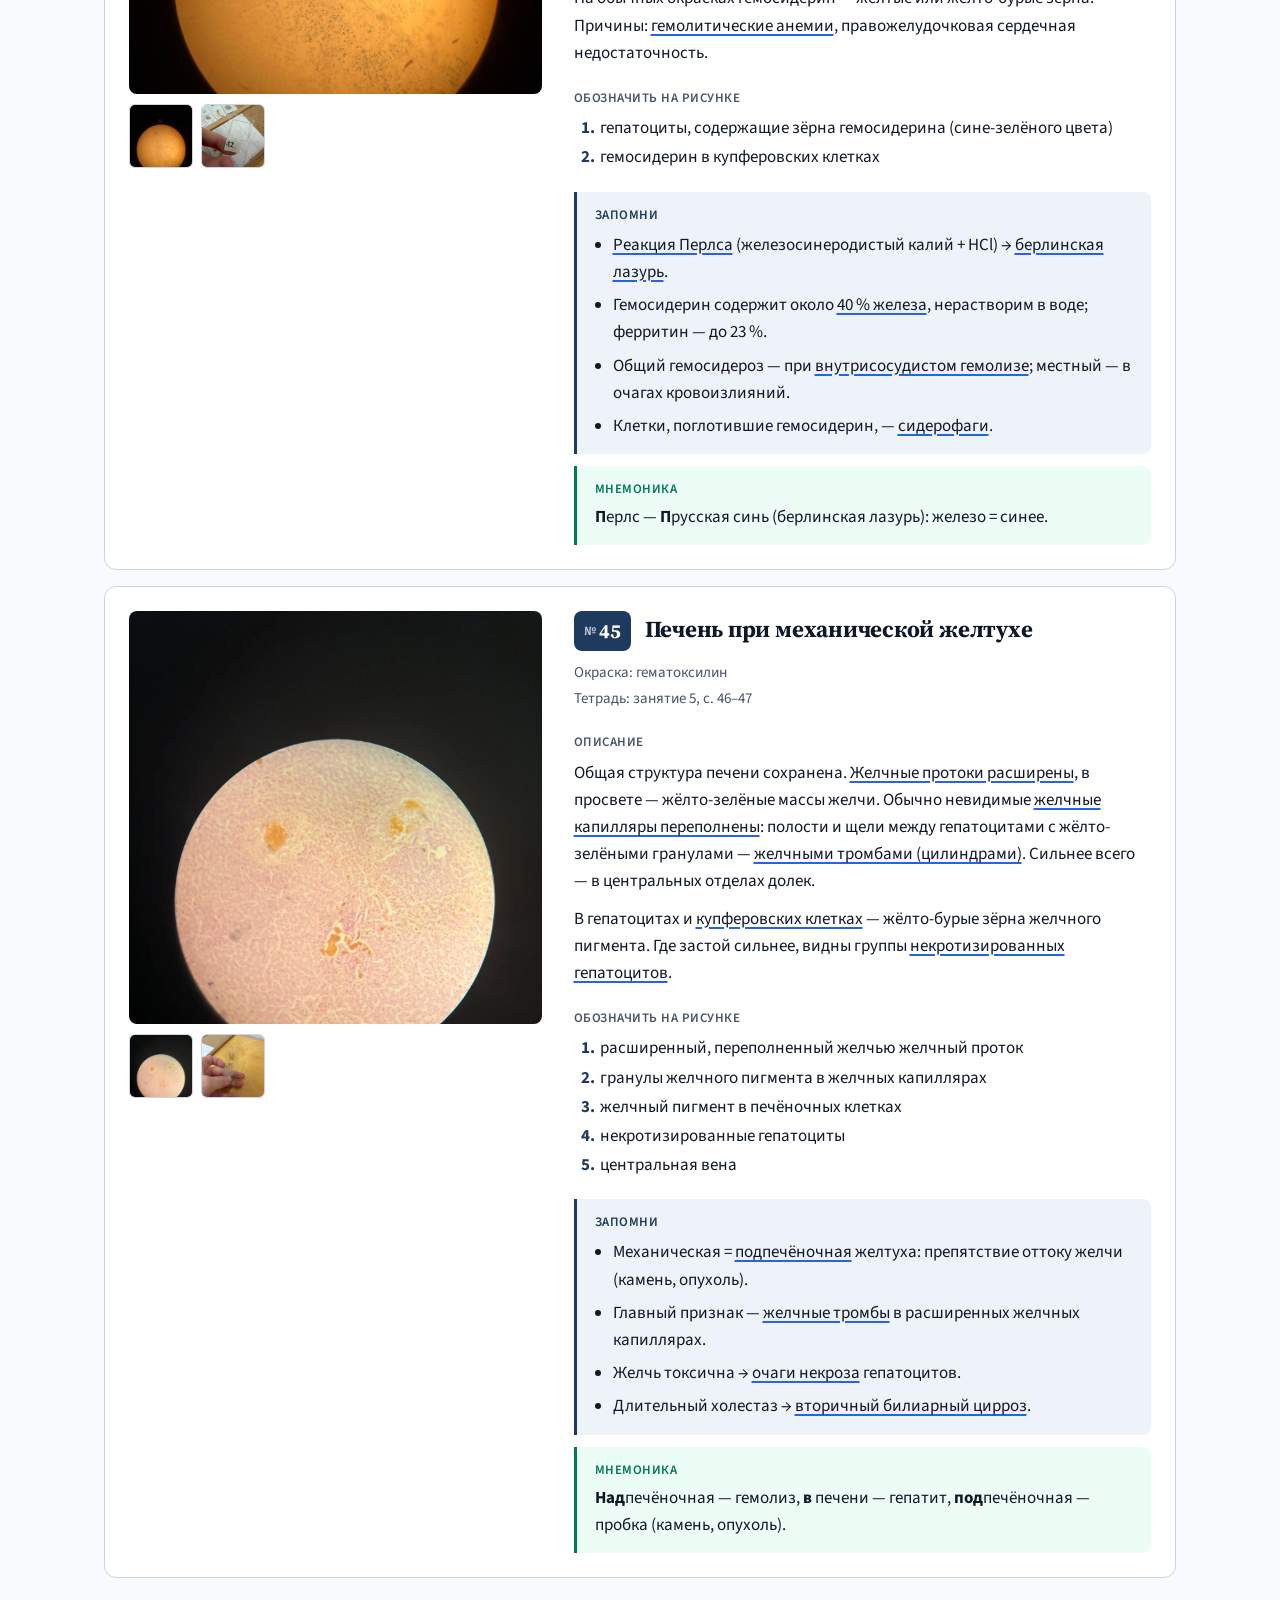
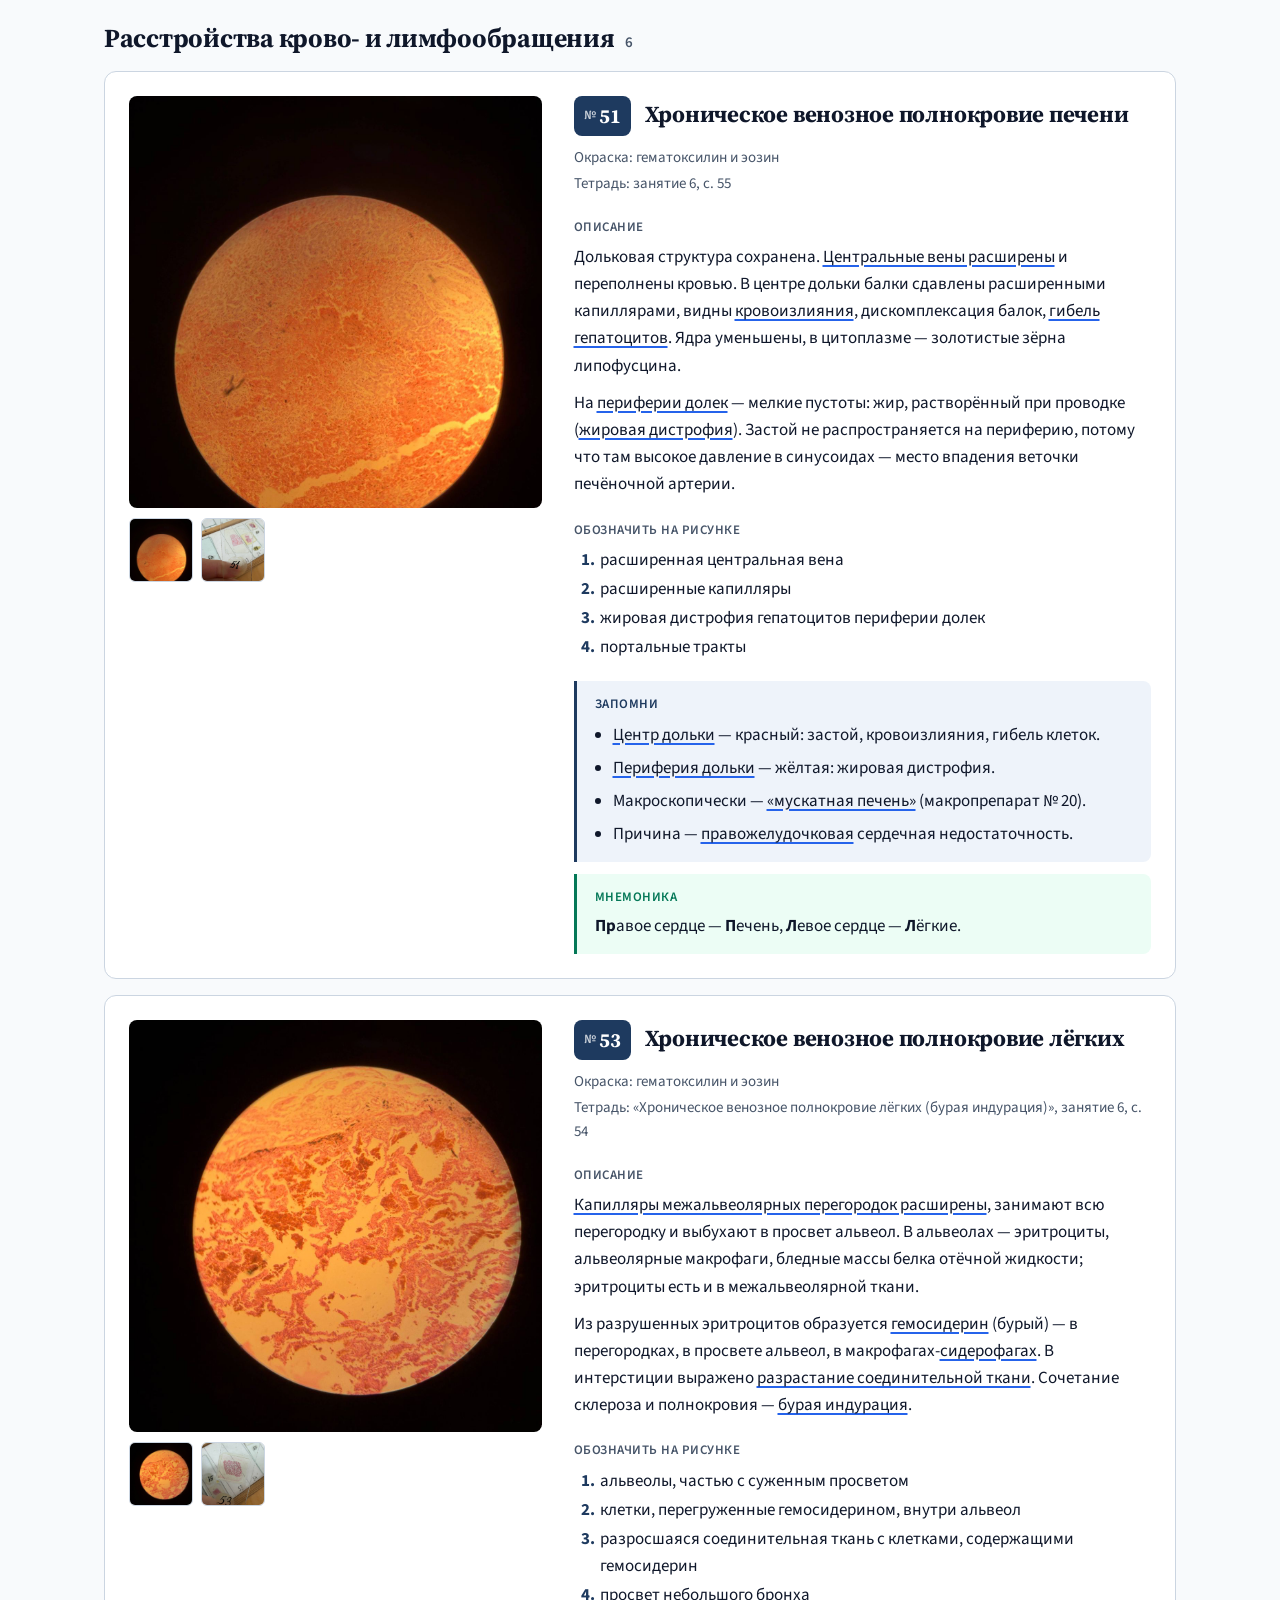
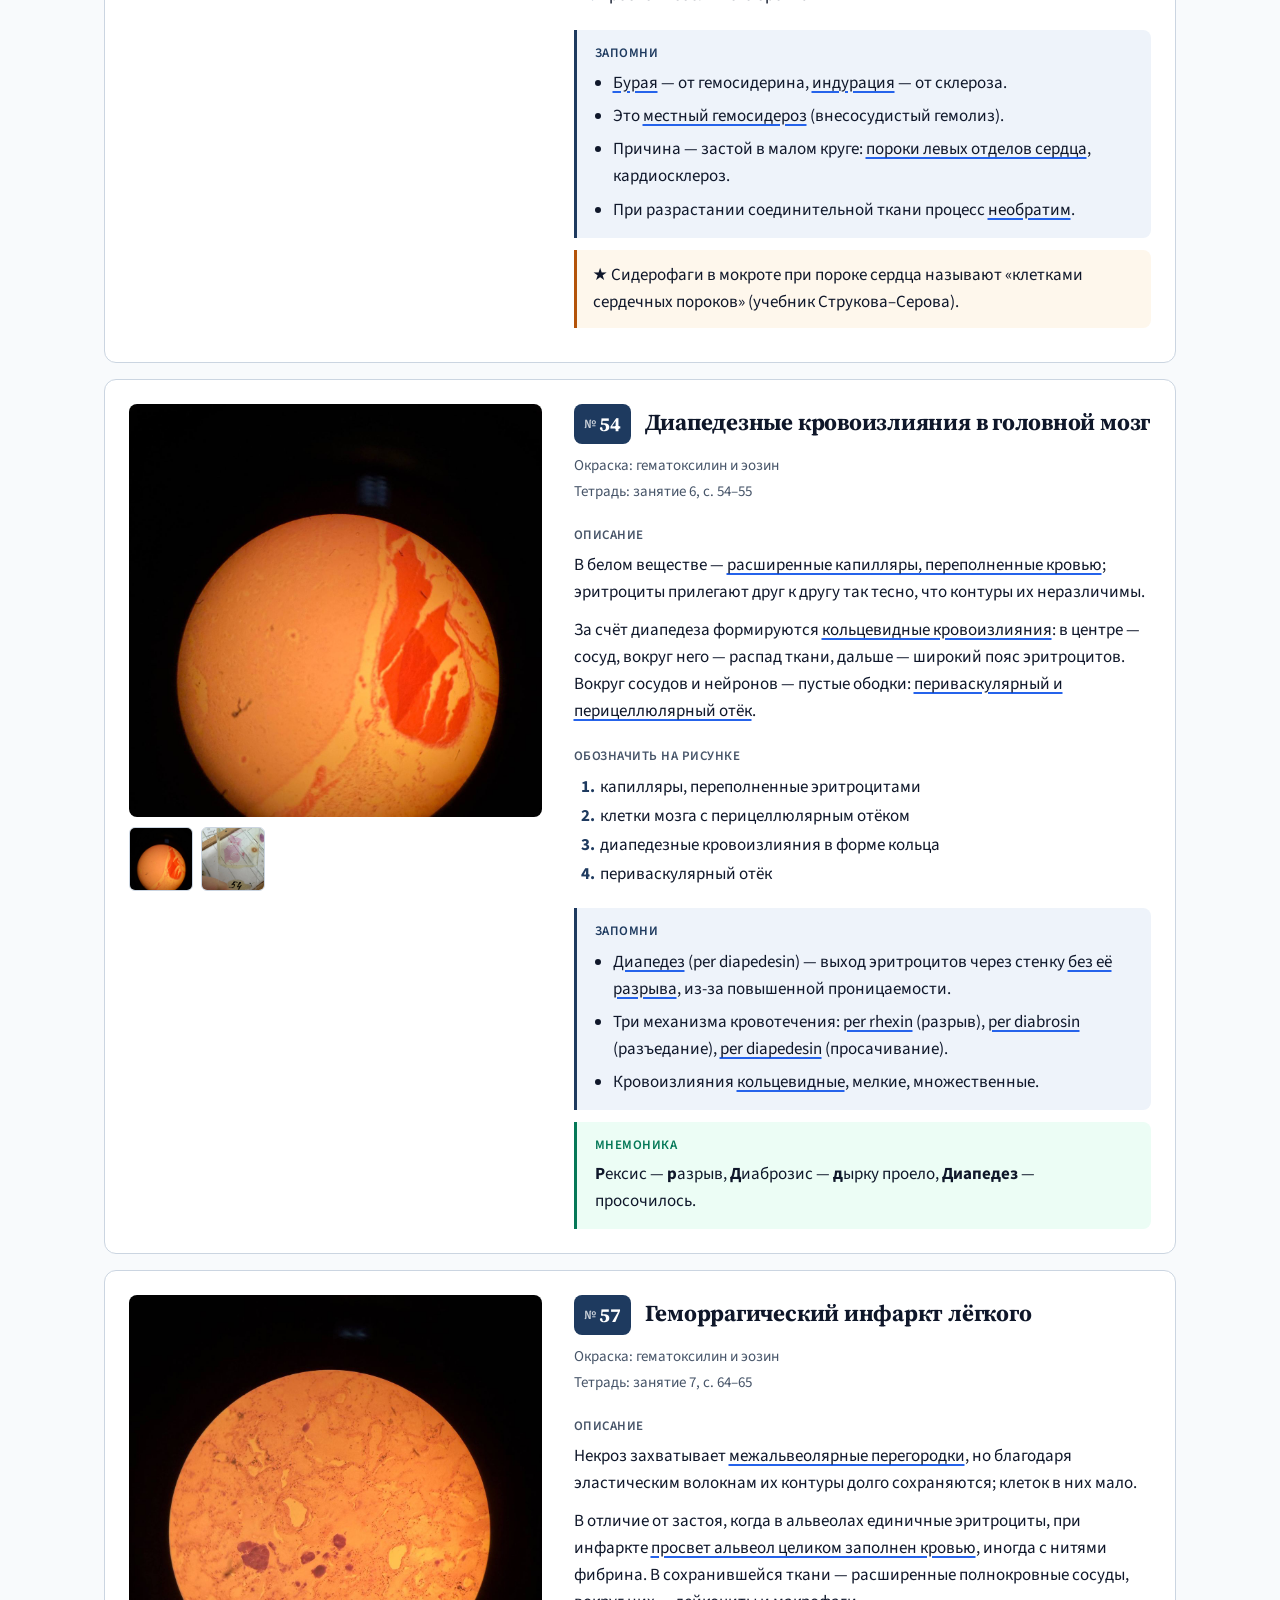
==== commit 13047c13: "Новый дизайн по скилу UI/UX Pro Max Стиль Minimalism & Swiss Style, палитра Academic Journal, шрифты" ====
--- a/index.html
+++ b/index.html
@@ -7,7 +7,7 @@
 <meta name="description" content="Микро- и макропрепараты к итоговому занятию № 1 по патологической анатомии: фото, описания, что запомнить.">
 <link rel="preconnect" href="https://fonts.googleapis.com">
 <link rel="preconnect" href="https://fonts.gstatic.com" crossorigin>
-<link href="https://fonts.googleapis.com/css2?family=Caveat:wght@600&family=Golos+Text:wght@400;600;700&display=swap" rel="stylesheet">
+<link href="https://fonts.googleapis.com/css2?family=Source+Sans+3:wght@400;600;700&family=Source+Serif+4:opsz,wght@8..60,600;8..60,700&display=swap" rel="stylesheet">
 <link rel="stylesheet" href="assets/style.css">
 <link rel="icon" href="data:image/svg+xml,%3Csvg xmlns='http://www.w3.org/2000/svg' viewBox='0 0 32 32'%3E%3Ccircle cx='16' cy='16' r='14' fill='%23c2306a'/%3E%3Ccircle cx='12' cy='13' r='4' fill='%234a3f9a'/%3E%3Ccircle cx='20' cy='19' r='3' fill='%234a3f9a'/%3E%3C/svg%3E">
 </head>
@@ -15,27 +15,27 @@
 <header class="top">
   <div class="top-inner">
     <div class="brand">
-      <a class="home" href="./">Патанатомия <span class="sub">— итоговое занятие № 1</span></a>
+      <a class="home" href="./">Патанатомия <span class="sub">итоговое занятие № 1</span></a>
       <div class="tools">
         <button class="btn icon" id="theme" type="button" aria-label="Сменить тему">
           <svg width="18" height="18" viewBox="0 0 24 24" aria-hidden="true"><circle cx="12" cy="12" r="9" fill="none" stroke="currentColor" stroke-width="2"/><path d="M12 3a9 9 0 0 1 0 18z" fill="currentColor"/></svg>
         </button>
       </div>
     </div>
-    <nav class="switch" style="grid-template-columns: 1fr 1fr 1fr" aria-label="Разделы">
+    <nav class="switch" aria-label="Разделы">
       <a href="#micro" data-tab="micro">Микро <span class="count">19</span></a>
       <a href="#macro" data-tab="macro">Макро <span class="count">21</span></a>
       <a href="voprosy/">Вопросы <span class="count">72</span></a>
     </nav>
     <div class="row">
-      <input class="search" id="search" type="search" placeholder="Поиск: номер, название, признак" aria-label="Поиск по препаратам">
-      <button class="btn" id="quiz" type="button" aria-pressed="false">Самопроверка</button>
-      <button class="btn" id="shuffle" type="button" hidden>Перемешать</button>
+      <div class="search-wrap"><svg width="18" height="18" viewBox="0 0 24 24" fill="none" stroke="currentColor" stroke-width="2" stroke-linecap="round" stroke-linejoin="round" aria-hidden="true"><circle cx="11" cy="11" r="7"/><path d="m20 20-3.5-3.5"/></svg><input class="search" id="search" type="search" placeholder="Поиск: номер, название, признак" aria-label="Поиск по препаратам"></div>
+      <button class="btn" id="quiz" type="button" aria-pressed="false"><svg width="18" height="18" viewBox="0 0 24 24" fill="none" stroke="currentColor" stroke-width="2" stroke-linecap="round" stroke-linejoin="round" aria-hidden="true"><path d="M3 3l18 18"/><path d="M10.6 10.6a2 2 0 0 0 2.8 2.8"/><path d="M9.9 5.1A10.4 10.4 0 0 1 12 5c6.5 0 10 7 10 7a17.6 17.6 0 0 1-3.2 4.2"/><path d="M6.6 6.6C3.9 8.4 2 12 2 12s3.5 7 10 7a9.7 9.7 0 0 0 5.4-1.6"/></svg>Самопроверка</button>
+      <button class="btn" id="shuffle" type="button" aria-label="Перемешать" hidden><svg width="18" height="18" viewBox="0 0 24 24" fill="none" stroke="currentColor" stroke-width="2" stroke-linecap="round" stroke-linejoin="round" aria-hidden="true"><path d="M16 3h5v5"/><path d="M4 20 21 3"/><path d="M21 16v5h-5"/><path d="M15 15l6 6"/><path d="M4 4l5 5"/></svg><span class="txt">Перемешать</span></button>
     </div>
   </div>
 </header>
 <main class="wrap">
-  <p class="legend"><u>Подчёркнуты</u> термины и признаки, которые спрашивают. <span class="star">★</span> — дополнено не из лекций и рабочей тетради, источник указан рядом. Фото открывается по нажатию и увеличивается.</p>
+  <p class="legend"><span><u>Подчёркнуты</u> термины и признаки</span><span><span class="star">★</span> не из лекций и тетради, источник указан</span><span>Фото увеличивается по нажатию</span></p>
   <button class="btn other" id="other" type="button" hidden></button>
   <div id="list"></div>
   <p class="empty" id="empty" hidden></p>
--- a/assets/style.css
+++ b/assets/style.css
@@ -1,284 +1,361 @@
-/* ПатанV1 — палитра по окраске гематоксилином и эозином */
+/*
+  ПатанV1 — дизайн-система по скилу UI/UX Pro Max:
+  стиль Minimalism & Swiss Style, палитра Academic Journal (navy + citation gold),
+  шрифты — засечки в заголовках (Source Serif 4) и разборчивый гротеск в тексте (Source Sans 3).
+*/
 :root {
-  --bg: #f6f7fa;
-  --surface: #ffffff;
-  --ink: #1f1c33;
-  --muted: #625f78;
-  --line: #e2e1ea;
-  --hema: #4a3f9a;        /* гематоксилин: ссылки, активные кнопки */
-  --hema-soft: #ecebf7;
-  --eosin: #c2306a;       /* эозин: подчёркивания, «Запомни» */
-  --eosin-soft: #fcedf3;
-  --star: #a8681a;        /* ★ — не из лекций и тетради */
-  --star-soft: #fbf3e6;
-  --label: #fffdf6;
-  --radius: 10px;
-  --font: "Golos Text", system-ui, -apple-system, "Segoe UI", sans-serif;
-  --hand: "Caveat", "Segoe Print", cursive;
+  --bg: #f8fafc;
+  --card: #ffffff;
+  --fg: #0f172a;
+  --muted-fg: #475569;
+  --muted: #e9eef5;
+  --border: #cbd5e1;
+  --primary: #1e3a5f;      /* институциональный синий: навигация, номера */
+  --on-primary: #ffffff;
+  --term: #2563eb;         /* подчёркивание терминов, ссылки */
+  --accent: #b45309;       /* ★ — дополнено не из лекций и тетради */
+  --accent-soft: #fef7ec;
+  --memo: #047857;         /* мнемоники */
+  --memo-soft: #ecfdf5;
+  --remember-soft: #eef3fa;
+  --ring: #1e3a5f;
+  --radius: 8px;
+  --radius-lg: 12px;
+  --serif: "Source Serif 4", "PT Serif", Georgia, serif;
+  --sans: "Source Sans 3", "Segoe UI", system-ui, -apple-system, sans-serif;
+  --ease: 200ms ease;
   color-scheme: light;
 }
 @media (prefers-color-scheme: dark) {
   :root:not([data-theme="light"]) {
-    --bg: #14121d;
-    --surface: #1c1a28;
-    --ink: #eceaf6;
-    --muted: #a6a3bb;
-    --line: #2f2c40;
-    --hema: #a99cff;
-    --hema-soft: #262241;
-    --eosin: #f2709f;
-    --eosin-soft: #2e1a25;
-    --star: #e2aa5a;
-    --star-soft: #2c2318;
-    --label: #f4f1e4;
+    --bg: #0f172a;
+    --card: #162033;
+    --fg: #e2e8f0;
+    --muted-fg: #94a3b8;
+    --muted: #1e293b;
+    --border: #2c3b52;
+    --primary: #93c5fd;
+    --on-primary: #0f172a;
+    --term: #7fb0ff;
+    --accent: #f0a845;
+    --accent-soft: #2a2114;
+    --memo: #34d399;
+    --memo-soft: #10261f;
+    --remember-soft: #182a44;
+    --ring: #93c5fd;
     color-scheme: dark;
   }
 }
 :root[data-theme="dark"] {
-  --bg: #14121d;
-  --surface: #1c1a28;
-  --ink: #eceaf6;
-  --muted: #a6a3bb;
-  --line: #2f2c40;
-  --hema: #a99cff;
-  --hema-soft: #262241;
-  --eosin: #f2709f;
-  --eosin-soft: #2e1a25;
-  --star: #e2aa5a;
-  --star-soft: #2c2318;
-  --label: #f4f1e4;
+  --bg: #0f172a;
+  --card: #162033;
+  --fg: #e2e8f0;
+  --muted-fg: #94a3b8;
+  --muted: #1e293b;
+  --border: #2c3b52;
+  --primary: #93c5fd;
+  --on-primary: #0f172a;
+  --term: #7fb0ff;
+  --accent: #f0a845;
+  --accent-soft: #2a2114;
+  --memo: #34d399;
+  --memo-soft: #10261f;
+  --remember-soft: #182a44;
+  --ring: #93c5fd;
   color-scheme: dark;
 }
 
+/* ---------- основа ---------- */
 * { box-sizing: border-box; }
 [hidden] { display: none !important; }
 html { -webkit-text-size-adjust: 100%; }
-.prep, .qa, section[id] { scroll-margin-top: 170px; }
 body {
   margin: 0;
   background: var(--bg);
-  color: var(--ink);
-  font: 400 17px/1.6 var(--font);
+  color: var(--fg);
+  font: 400 17px/1.6 var(--sans);
+  -webkit-font-smoothing: antialiased;
 }
 img { max-width: 100%; display: block; }
-a { color: var(--hema); text-underline-offset: 3px; }
+a { color: var(--term); text-underline-offset: 3px; }
 button, input { font: inherit; color: inherit; }
-:focus-visible { outline: 2px solid var(--hema); outline-offset: 2px; border-radius: 4px; }
-
-/* Термины и определения */
+button, a, .prep-photos img { cursor: pointer; }
+:focus-visible { outline: 2px solid var(--ring); outline-offset: 2px; border-radius: 4px; }
+.prep, .qa, section[id] { scroll-margin-top: 176px; }
+
+/* термины и определения */
 u, dfn {
   text-decoration: underline;
-  text-decoration-color: var(--eosin);
+  text-decoration-color: var(--term);
   text-decoration-thickness: 2px;
   text-underline-offset: 3px;
 }
 dfn { font-style: normal; font-weight: 600; }
-.star { color: var(--star); }
+.star { color: var(--accent); }
 p.star, div.star {
-  color: var(--ink);
-  background: var(--star-soft);
-  border-left: 3px solid var(--star);
-  padding: 10px 14px;
+  color: var(--fg);
+  background: var(--accent-soft);
+  border-left: 3px solid var(--accent);
+  padding: 12px 16px;
   border-radius: 0 var(--radius) var(--radius) 0;
-}
-
-/* Шапка */
+  margin: 0 0 10px;
+}
+div.star p { margin: 0 0 8px; }
+div.star p:last-child { margin-bottom: 0; }
+
+/* ---------- шапка ---------- */
 .top {
   position: sticky; top: 0; z-index: 20;
-  background: color-mix(in srgb, var(--bg) 92%, transparent);
-  backdrop-filter: blur(10px);
-  -webkit-backdrop-filter: blur(10px);
-  border-bottom: 1px solid var(--line);
-}
-.top-inner, .wrap { max-width: 1080px; margin: 0 auto; padding: 0 16px; }
-.top-inner { display: flex; flex-direction: column; gap: 10px; padding-top: 12px; padding-bottom: 12px; }
+  background: color-mix(in srgb, var(--bg) 94%, transparent);
+  backdrop-filter: blur(8px);
+  -webkit-backdrop-filter: blur(8px);
+  border-bottom: 1px solid var(--border);
+}
+.top-inner, .wrap { max-width: 1120px; margin: 0 auto; padding: 0 24px; }
+.top-inner { display: flex; flex-direction: column; gap: 12px; padding-top: 14px; padding-bottom: 14px; }
 .brand { display: flex; align-items: center; justify-content: space-between; gap: 12px; }
-.brand a.home { text-decoration: none; color: var(--ink); font-weight: 700; font-size: 18px; letter-spacing: -0.01em; }
-.brand .sub { color: var(--muted); font-weight: 400; }
-.tools { display: flex; gap: 8px; align-items: center; flex-wrap: wrap; }
+.brand a.home {
+  text-decoration: none; color: var(--fg);
+  font: 700 21px/1.2 var(--serif); letter-spacing: -0.01em;
+}
+.brand .sub { font: 400 16px/1.2 var(--sans); color: var(--muted-fg); margin-left: 6px; }
+.tools { display: flex; gap: 8px; align-items: center; }
 
 .switch {
-  display: grid; grid-template-columns: 1fr 1fr; gap: 4px;
-  background: var(--surface); border: 1px solid var(--line);
-  border-radius: 12px; padding: 4px;
+  display: grid; grid-template-columns: repeat(3, 1fr); gap: 4px;
+  background: var(--muted); border-radius: var(--radius-lg); padding: 4px;
 }
 .switch a, .switch button {
-  border: 0; background: transparent; cursor: pointer;
-  padding: 10px 12px; border-radius: 9px; text-align: center;
-  font-weight: 600; text-decoration: none; color: var(--muted);
-}
-.switch [aria-current="page"], .switch [aria-pressed="true"] { background: var(--hema); color: #fff; }
-:root[data-theme="dark"] .switch [aria-current="page"],
-:root[data-theme="dark"] .switch [aria-pressed="true"] { color: #14121d; }
-@media (prefers-color-scheme: dark) {
-  :root:not([data-theme="light"]) .switch [aria-current="page"],
-  :root:not([data-theme="light"]) .switch [aria-pressed="true"] { color: #14121d; }
-}
-.switch .count { font-weight: 400; opacity: .75; }
+  min-height: 44px; display: flex; align-items: center; justify-content: center; gap: 8px;
+  border: 0; background: transparent; border-radius: var(--radius);
+  font-weight: 600; text-decoration: none; color: var(--muted-fg);
+  transition: background-color var(--ease), color var(--ease);
+}
+.switch a:hover { color: var(--fg); background: color-mix(in srgb, var(--card) 60%, transparent); }
+.switch [aria-current="page"] { background: var(--primary); color: var(--on-primary); }
+.switch [aria-current="page"]:hover { background: var(--primary); color: var(--on-primary); }
+.switch .count {
+  font-weight: 600; font-size: 13px; line-height: 1; padding: 3px 7px; border-radius: 999px;
+  background: color-mix(in srgb, currentColor 14%, transparent);
+}
 
 .row { display: flex; gap: 8px; align-items: center; flex-wrap: wrap; }
+.search-wrap { position: relative; flex: 1 1 200px; min-width: 0; }
+.search-wrap svg { position: absolute; left: 12px; top: 50%; transform: translateY(-50%); color: var(--muted-fg); pointer-events: none; }
 .search {
-  flex: 1 1 170px; min-width: 0;
-  border: 1px solid var(--line); background: var(--surface);
-  border-radius: 10px; padding: 9px 12px;
-}
-.search::placeholder { color: var(--muted); }
+  width: 100%; min-height: 44px;
+  border: 1px solid var(--border); background: var(--card);
+  border-radius: var(--radius); padding: 10px 12px 10px 38px;
+  transition: border-color var(--ease);
+}
+.search:hover { border-color: var(--muted-fg); }
+.search::placeholder { color: var(--muted-fg); }
 .btn {
-  border: 1px solid var(--line); background: var(--surface); cursor: pointer;
-  border-radius: 10px; padding: 9px 12px; white-space: nowrap; color: var(--ink);
-  text-decoration: none; display: inline-flex; align-items: center; gap: 6px;
-}
-.btn[aria-pressed="true"] { border-color: var(--eosin); color: var(--eosin); background: var(--eosin-soft); }
-.btn.icon { padding: 9px 11px; }
-.btn:hover { border-color: var(--muted); }
-
-/* Содержимое */
-main { padding: 24px 0 80px; }
-.lead { color: var(--muted); max-width: 68ch; margin: 0 0 8px; }
-.legend { color: var(--muted); font-size: 15px; margin: 0 0 24px; }
+  min-height: 44px; border: 1px solid var(--border); background: var(--card); color: var(--fg);
+  border-radius: var(--radius); padding: 10px 14px; white-space: nowrap; text-decoration: none;
+  display: inline-flex; align-items: center; justify-content: center; gap: 8px; font-weight: 600;
+  transition: border-color var(--ease), background-color var(--ease), color var(--ease);
+}
+.btn:hover { border-color: var(--primary); }
+.btn svg { flex: none; }
+.btn[aria-pressed="true"] { background: var(--primary); border-color: var(--primary); color: var(--on-primary); }
+.btn.icon { width: 44px; padding: 0; }
+
+/* ---------- содержимое ---------- */
+main { padding: 28px 0 96px; }
+.legend {
+  display: flex; flex-wrap: wrap; gap: 6px 20px;
+  color: var(--muted-fg); font-size: 15px; margin: 0 0 8px;
+}
+.legend span { display: inline-flex; align-items: center; gap: 6px; }
 .group-title {
-  font-size: 15px; font-weight: 600; color: var(--muted);
-  margin: 40px 0 12px; padding-bottom: 8px; border-bottom: 1px solid var(--line);
-}
-.empty { color: var(--muted); padding: 40px 0; }
-.other { margin: 0 0 8px; border-color: var(--hema); color: var(--hema); }
-
-/* Карточка препарата */
+  display: flex; align-items: baseline; gap: 10px;
+  font: 700 26px/1.25 var(--serif); letter-spacing: -0.01em; color: var(--fg);
+  margin: 44px 0 16px;
+}
+.group-title .count { font: 600 15px/1 var(--sans); color: var(--muted-fg); }
+.empty { color: var(--muted-fg); padding: 40px 0; }
+.other { margin: 12px 0 0; border-color: var(--primary); color: var(--primary); }
+
+/* ---------- карточка препарата ---------- */
 .prep {
-  display: grid; grid-template-columns: minmax(0, 5fr) minmax(0, 7fr); gap: 28px;
-  padding: 28px 0; border-bottom: 1px solid var(--line);
-}
-.prep:last-child { border-bottom: 0; }
-.prep-photos { display: flex; flex-direction: column; gap: 8px; }
+  display: grid; grid-template-columns: minmax(0, 5fr) minmax(0, 7fr); gap: 32px;
+  background: var(--card); border: 1px solid var(--border); border-radius: var(--radius-lg);
+  padding: 24px; margin-bottom: 16px;
+}
+.prep-photos { display: flex; flex-direction: column; gap: 10px; }
 .prep-photos .main {
   aspect-ratio: 1 / 1; width: 100%; object-fit: cover; border-radius: var(--radius);
-  background: #000; cursor: zoom-in;
-}
-.prep-photos.macro .main { aspect-ratio: 3 / 4; object-fit: cover; }
-.prep-photos .main.contain { aspect-ratio: auto; object-fit: contain; background: var(--surface); border: 1px solid var(--line); }
+  background: #0b1020; transition: opacity var(--ease);
+}
+.prep-photos .main:hover { opacity: .92; }
+.prep-photos.macro .main { aspect-ratio: 3 / 4; }
+.prep-photos .main.contain { aspect-ratio: auto; object-fit: contain; background: var(--card); border: 1px solid var(--border); }
 .thumbs { display: flex; gap: 8px; }
 .thumbs img {
-  width: 72px; height: 72px; object-fit: cover; border-radius: 8px; cursor: zoom-in;
-  border: 1px solid var(--line);
-}
-.photo-credit { font-size: 13px; color: var(--muted); }
+  width: 64px; height: 64px; object-fit: cover; border-radius: 6px;
+  border: 1px solid var(--border); transition: border-color var(--ease);
+}
+.thumbs img:hover { border-color: var(--primary); }
+.photo-credit { font-size: 14px; line-height: 1.5; color: var(--muted-fg); }
 .nophoto {
-  aspect-ratio: 1 / 1; border: 1px dashed var(--line); border-radius: var(--radius);
-  display: grid; place-items: center; color: var(--muted); padding: 16px; text-align: center;
-}
-
-.prep-head { display: flex; gap: 14px; align-items: flex-start; margin-bottom: 6px; }
+  aspect-ratio: 1 / 1; border: 1px dashed var(--border); border-radius: var(--radius);
+  display: grid; place-items: center; color: var(--muted-fg); padding: 16px; text-align: center;
+}
+
+.prep-head { display: flex; gap: 14px; align-items: flex-start; }
 .slide-label {
-  flex: none; min-width: 64px; padding: 2px 10px 0; text-align: center;
-  background: var(--label); color: #1f1c33;
-  border: 1px solid #d9d4c3; border-radius: 6px;
-  font: 600 30px/1.15 var(--hand);
-  transform: rotate(-2deg);
-  box-shadow: 0 1px 0 #d9d4c3;
-}
-.prep h3 { margin: 4px 0 0; font-size: 22px; line-height: 1.25; letter-spacing: -0.01em; }
-.meta { color: var(--muted); font-size: 15px; margin: 4px 0 14px; }
+  flex: none; min-width: 52px; height: 40px; padding: 0 10px;
+  display: inline-flex; align-items: center; justify-content: center;
+  background: var(--primary); color: var(--on-primary); border-radius: var(--radius);
+  font: 700 20px/1 var(--serif); font-variant-numeric: lining-nums tabular-nums;
+}
+.slide-label::before { content: "№"; font: 600 13px/1 var(--sans); opacity: .75; margin-right: 3px; }
+.prep h3 { margin: 4px 0 0; font: 700 23px/1.25 var(--serif); letter-spacing: -0.01em; }
+.meta { color: var(--muted-fg); font-size: 15px; margin: 10px 0 4px; }
 .meta div + div { margin-top: 2px; }
-.prep h4, .qa h4 { font-size: 15px; font-weight: 600; margin: 18px 0 6px; color: var(--muted); }
+.prep h4, .qa h4 {
+  font: 600 13px/1.4 var(--sans); letter-spacing: .04em; text-transform: uppercase;
+  color: var(--muted-fg); margin: 22px 0 8px;
+}
 .prep p { margin: 0 0 10px; }
-.marks { margin: 0; padding-left: 22px; }
-.marks li::marker { color: var(--eosin); font-weight: 600; }
+.marks { margin: 0; padding-left: 24px; }
+.marks li { padding-left: 2px; }
+.marks li + li { margin-top: 2px; }
+.marks li::marker { color: var(--primary); font-weight: 700; }
 
 .remember {
-  background: var(--eosin-soft); border-left: 3px solid var(--eosin);
-  border-radius: 0 var(--radius) var(--radius) 0; padding: 12px 16px; margin: 16px 0 0;
-}
-.remember h4 { margin: 0 0 6px !important; color: var(--eosin) !important; }
+  background: var(--remember-soft); border-left: 3px solid var(--primary);
+  border-radius: 0 var(--radius) var(--radius) 0; padding: 14px 18px; margin: 20px 0 0;
+}
+.remember h4 { margin: 0 0 8px !important; color: var(--primary) !important; }
 .remember ul { margin: 0; padding-left: 18px; }
-.remember li + li { margin-top: 4px; }
+.remember li + li { margin-top: 6px; }
 .mnemo {
-  background: var(--hema-soft); border-left: 3px solid var(--hema);
-  border-radius: 0 var(--radius) var(--radius) 0; padding: 12px 16px; margin: 12px 0 0;
-}
-.mnemo h4 { margin: 0 0 4px !important; color: var(--hema) !important; }
+  background: var(--memo-soft); border-left: 3px solid var(--memo);
+  border-radius: 0 var(--radius) var(--radius) 0; padding: 14px 18px; margin: 12px 0 0;
+}
+.mnemo h4 { margin: 0 0 6px !important; color: var(--memo) !important; }
 .mnemo p { margin: 0; }
 .starblock { margin-top: 12px; }
-.starblock h4 { color: var(--star) !important; }
-.src { font-size: 14px; color: var(--muted); margin-top: 14px; }
-
-/* Самопроверка */
+.src { font-size: 14px; color: var(--muted-fg); margin-top: 16px; }
+
+/* ---------- самопроверка ---------- */
 .reveal { display: none; }
-.quiz .reveal { display: inline-flex; margin-top: 12px; }
+.quiz .reveal { display: inline-flex; margin-top: 14px; }
 .quiz .hideable { display: none; }
 .quiz .open .hideable { display: block; }
 .quiz .open .reveal { display: none; }
-.quiz .prep:not(.open) .name-hidden::after { content: "Что это за препарат?"; color: var(--muted); }
+.quiz .prep:not(.open) .name-hidden::after { content: "Что это за препарат?"; color: var(--muted-fg); }
 .quiz .prep:not(.open) h3 .name { display: none; }
 .quiz .prep:not(.open) .meta { display: none; }
 
-/* Вопросы */
-.qa-layout { display: grid; grid-template-columns: 240px minmax(0, 1fr); gap: 40px; }
-.toc { position: sticky; top: 180px; align-self: start; font-size: 15px; max-height: calc(100vh - 200px); overflow-y: auto; }
-.toc a { display: block; padding: 5px 0; color: var(--muted); text-decoration: none; }
-.toc a:hover { color: var(--ink); }
-.toc .n { color: var(--muted); opacity: .7; }
-.qa { border-bottom: 1px solid var(--line); padding: 22px 0; max-width: 72ch; }
-.qa-q { display: flex; gap: 12px; align-items: baseline; margin: 0; font-size: 19px; line-height: 1.4; font-weight: 600; }
-.qa-n { flex: none; color: var(--eosin); font-variant-numeric: tabular-nums; min-width: 2ch; }
-.qa-body { margin-top: 10px; }
+/* ---------- вопросы ---------- */
+.qa-layout { display: grid; grid-template-columns: 236px minmax(0, 1fr); gap: 48px; }
+.toc {
+  position: sticky; top: 188px; align-self: start; font-size: 15px;
+  max-height: calc(100vh - 210px); overflow-y: auto; padding-top: 44px;
+}
+.toc a {
+  display: flex; justify-content: space-between; gap: 8px;
+  padding: 8px 10px; border-radius: var(--radius); color: var(--muted-fg); text-decoration: none;
+  transition: background-color var(--ease), color var(--ease);
+}
+.toc a:hover { color: var(--fg); background: var(--muted); }
+.toc .n { flex: none; font-variant-numeric: tabular-nums; opacity: .8; }
+.qa {
+  background: var(--card); border: 1px solid var(--border); border-radius: var(--radius-lg);
+  padding: 22px 24px; margin-bottom: 12px;
+}
+.qa-q { display: flex; gap: 14px; align-items: baseline; margin: 0; font: 700 20px/1.35 var(--serif); }
+.qa-n {
+  flex: none; min-width: 36px; height: 30px; padding: 0 8px; border-radius: var(--radius);
+  display: inline-flex; align-items: center; justify-content: center; transform: translateY(-2px);
+  background: var(--muted); color: var(--primary); font: 700 16px/1 var(--sans); font-variant-numeric: tabular-nums;
+}
+.qa-body { margin-top: 12px; max-width: 74ch; }
 .qa-body p { margin: 0 0 10px; }
 .qa-body ul, .qa-body ol { margin: 0 0 10px; padding-left: 22px; }
-.qa-body table { border-collapse: collapse; width: 100%; margin: 6px 0 12px; font-size: 15px; display: block; overflow-x: auto; }
-.qa-body th, .qa-body td { border: 1px solid var(--line); padding: 6px 8px; text-align: left; vertical-align: top; }
-.qa-body th { background: var(--surface); }
-.chips { display: flex; flex-wrap: wrap; gap: 6px; margin-top: 12px; }
+.qa-body li + li { margin-top: 3px; }
+.qa-body table {
+  border-collapse: collapse; width: 100%; margin: 8px 0 14px; font-size: 15px; line-height: 1.5;
+}
+.qa-body th, .qa-body td { border: 1px solid var(--border); padding: 8px 10px; text-align: left; vertical-align: top; }
+.qa-body th { background: var(--muted); font-weight: 600; }
+.chips { display: flex; flex-wrap: wrap; gap: 8px; margin-top: 14px; }
 .chip {
-  font-size: 14px; padding: 4px 10px; border-radius: 999px;
-  border: 1px solid var(--line); background: var(--surface); text-decoration: none; color: var(--ink);
-}
-.chip:hover { border-color: var(--hema); color: var(--hema); }
+  display: inline-flex; align-items: center; min-height: 36px;
+  font-size: 14px; padding: 6px 12px; border-radius: 999px;
+  border: 1px solid var(--border); background: var(--card); text-decoration: none; color: var(--fg);
+  transition: border-color var(--ease), color var(--ease);
+}
+.chip:hover { border-color: var(--primary); color: var(--primary); }
 .quiz .qa:not(.open) .qa-body { display: none; }
-.quiz .qa .reveal { margin-left: 34px; }
-
-/* Лайтбокс */
+.quiz .qa .reveal { margin-left: 50px; }
+
+/* ---------- лайтбокс ---------- */
 .lb {
-  position: fixed; inset: 0; z-index: 100; background: rgba(8, 7, 14, .94);
+  position: fixed; inset: 0; z-index: 100; background: rgba(6, 10, 20, .94);
   display: none; touch-action: none;
 }
 .lb.on { display: block; }
 .lb img {
-  position: absolute; top: 50%; left: 50%; max-width: 96vw; max-height: 88vh;
+  position: absolute; top: 50%; left: 50%; max-width: 96vw; max-height: 84vh;
   transform-origin: center; user-select: none; -webkit-user-drag: none; cursor: grab;
 }
 .lb-bar {
-  position: absolute; left: 0; right: 0; bottom: 0; padding: 12px 16px;
-  display: flex; gap: 8px; align-items: center; justify-content: space-between; color: #eceaf6; font-size: 14px;
+  position: absolute; left: 0; right: 0; bottom: 0; padding: 12px 16px calc(12px + env(safe-area-inset-bottom));
+  display: flex; gap: 8px; align-items: center; justify-content: space-between; color: #e2e8f0; font-size: 15px;
 }
 .lb button {
-  background: rgba(255, 255, 255, .12); color: #fff; border: 0; border-radius: 10px;
-  padding: 10px 14px; cursor: pointer; font-size: 16px;
-}
-.lb .lb-close { position: absolute; top: 12px; right: 12px; }
-.lb .lb-cap { flex: 1; text-align: center; opacity: .85; }
-
-@media (max-width: 820px) {
-  .qa-layout { grid-template-columns: minmax(0, 1fr); }
-  .toc { display: none; }
+  width: 44px; height: 44px; display: inline-flex; align-items: center; justify-content: center;
+  background: rgba(255, 255, 255, .12); color: #fff; border: 0; border-radius: var(--radius);
+  transition: background-color var(--ease);
+}
+.lb button:hover { background: rgba(255, 255, 255, .22); }
+.lb .lb-close { position: absolute; top: calc(12px + env(safe-area-inset-top)); right: 12px; }
+.lb .lb-cap { flex: 1; text-align: center; opacity: .9; }
+
+/* ---------- адаптив ---------- */
+@media (max-width: 1023px) {
+  .prep { gap: 24px; }
+}
+@media (max-width: 860px) {
+  .qa-layout { grid-template-columns: minmax(0, 1fr); gap: 0; }
+  .toc {
+    position: static; display: flex; gap: 8px; overflow-x: auto; max-height: none;
+    padding: 4px 0 8px; margin: 16px 0 0; scrollbar-width: none;
+  }
+  .toc::-webkit-scrollbar { display: none; }
+  .toc a { flex: none; border: 1px solid var(--border); background: var(--card); border-radius: 999px; padding: 8px 14px; }
 }
 @media (max-width: 720px) {
   body { font-size: 16px; }
-  .prep { display: flex; flex-direction: column; gap: 0; }
+  .top-inner, .wrap { padding: 0 16px; }
+  .top-inner { gap: 8px; padding-top: 10px; padding-bottom: 10px; }
+  .brand a.home { font-size: 18px; }
+  .brand .sub { display: none; }
+  .switch a { font-size: 15px; gap: 6px; padding: 0 4px; }
+  .btn .txt { display: none; }
+  .btn { padding: 10px 12px; }
+  main { padding-top: 20px; }
+  .group-title { font-size: 22px; margin-top: 32px; }
+  .prep { display: flex; flex-direction: column; gap: 0; padding: 16px; border-radius: var(--radius); }
   .prep-text { display: contents; }
   .prep-head { order: 1; }
-  .meta { order: 2; }
-  .prep-photos { order: 3; margin-bottom: 8px; }
+  .meta { order: 2; margin-bottom: 12px; }
+  .prep-photos { order: 3; }
   .prep .reveal { order: 4; }
   .hideable { order: 5; }
   .prep h3 { font-size: 20px; }
-  .btn .txt { display: none; }
-  .brand .sub { display: none; }
-  .top-inner { gap: 8px; padding-top: 8px; padding-bottom: 8px; }
-  .brand a.home { font-size: 16px; }
-  .btn.icon { padding: 6px 9px; }
-  .switch a, .switch button { padding: 8px 4px; font-size: 15px; white-space: nowrap; }
-  .search, .btn { padding: 8px 10px; }
-  .prep, .qa, section[id] { scroll-margin-top: 165px; }
-}
-@media (prefers-reduced-motion: no-preference) {
-  .lb img { transition: transform .05s linear; }
-}
+  .qa { padding: 16px; border-radius: var(--radius); }
+  .qa-q { font-size: 18px; gap: 10px; }
+  .quiz .qa .reveal { margin-left: 0; }
+  .qa-body table { display: block; overflow-x: auto; }
+  .prep, .qa, section[id] { scroll-margin-top: 186px; }
+  .search-wrap { flex-basis: 120px; }
+  .legend { font-size: 14px; gap: 2px 14px; }
+}
+@media (prefers-reduced-motion: reduce) {
+  *, *::before, *::after { transition: none !important; }
+}
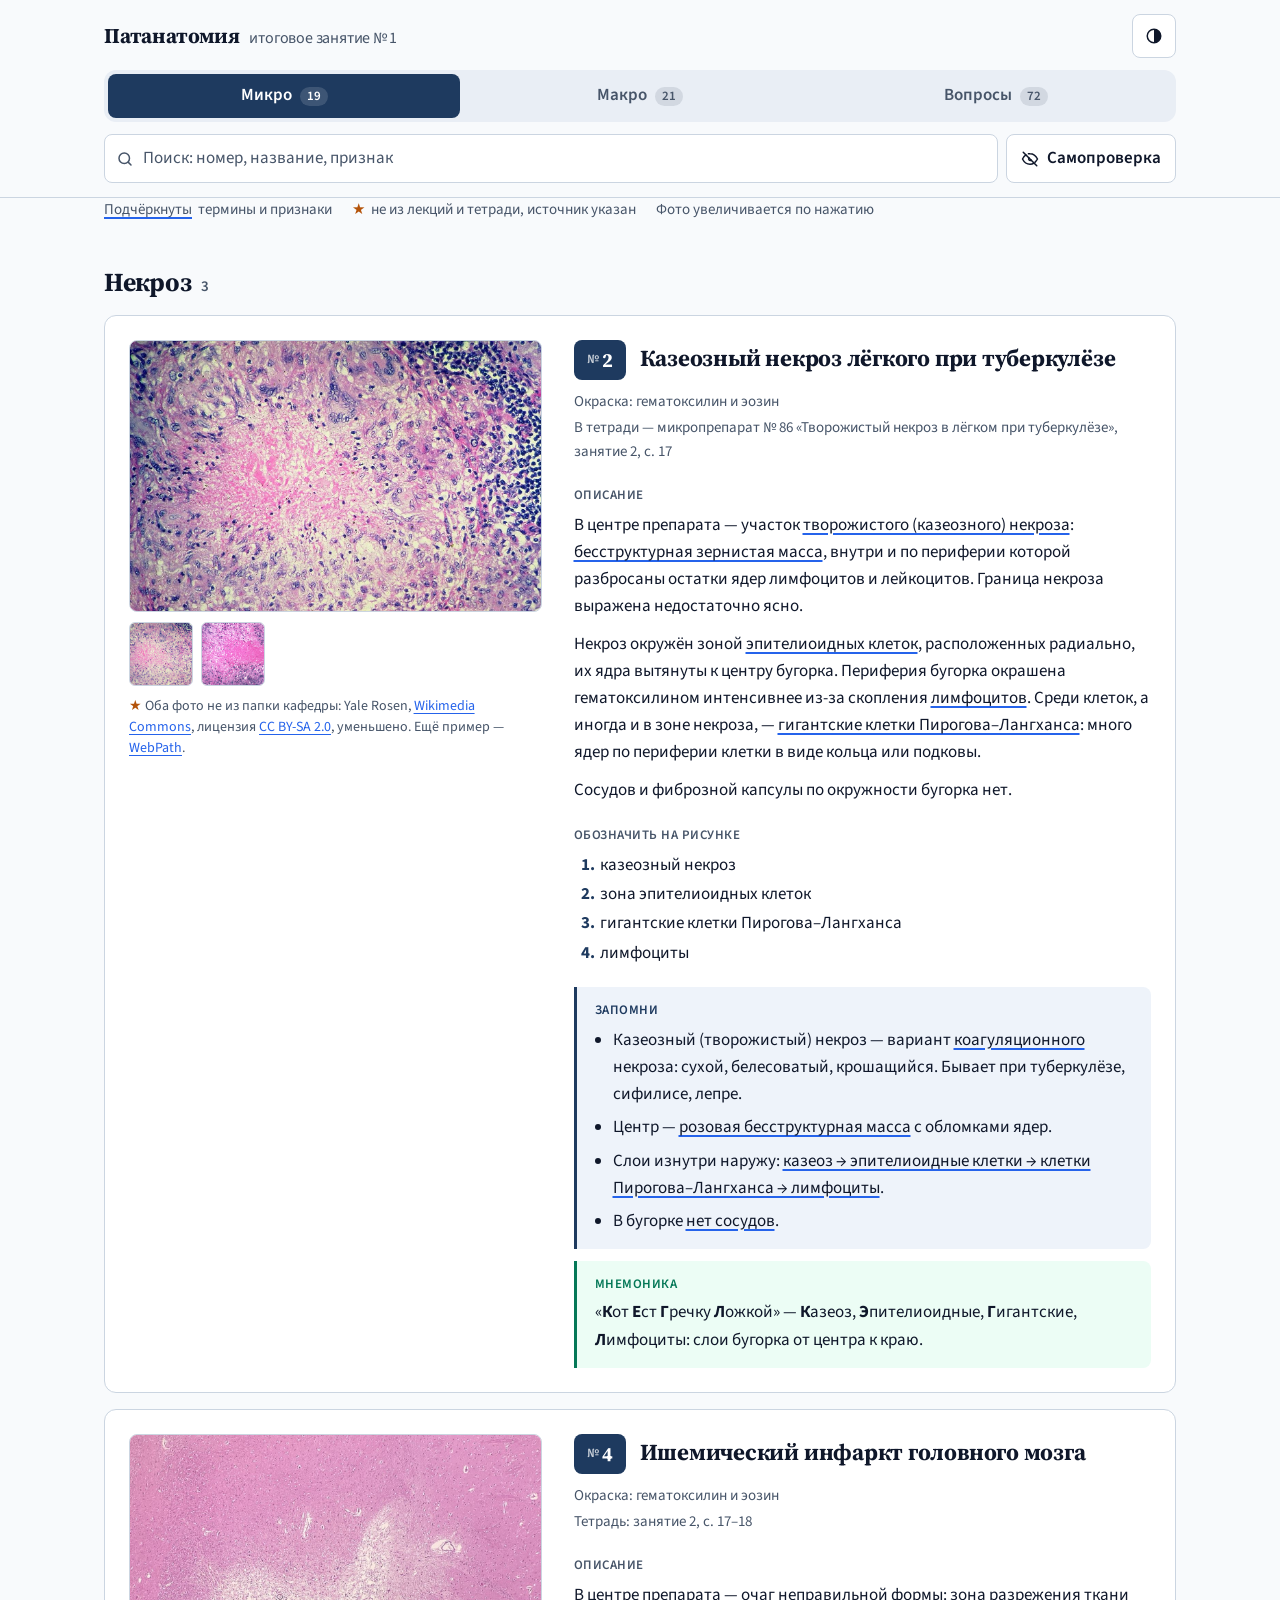
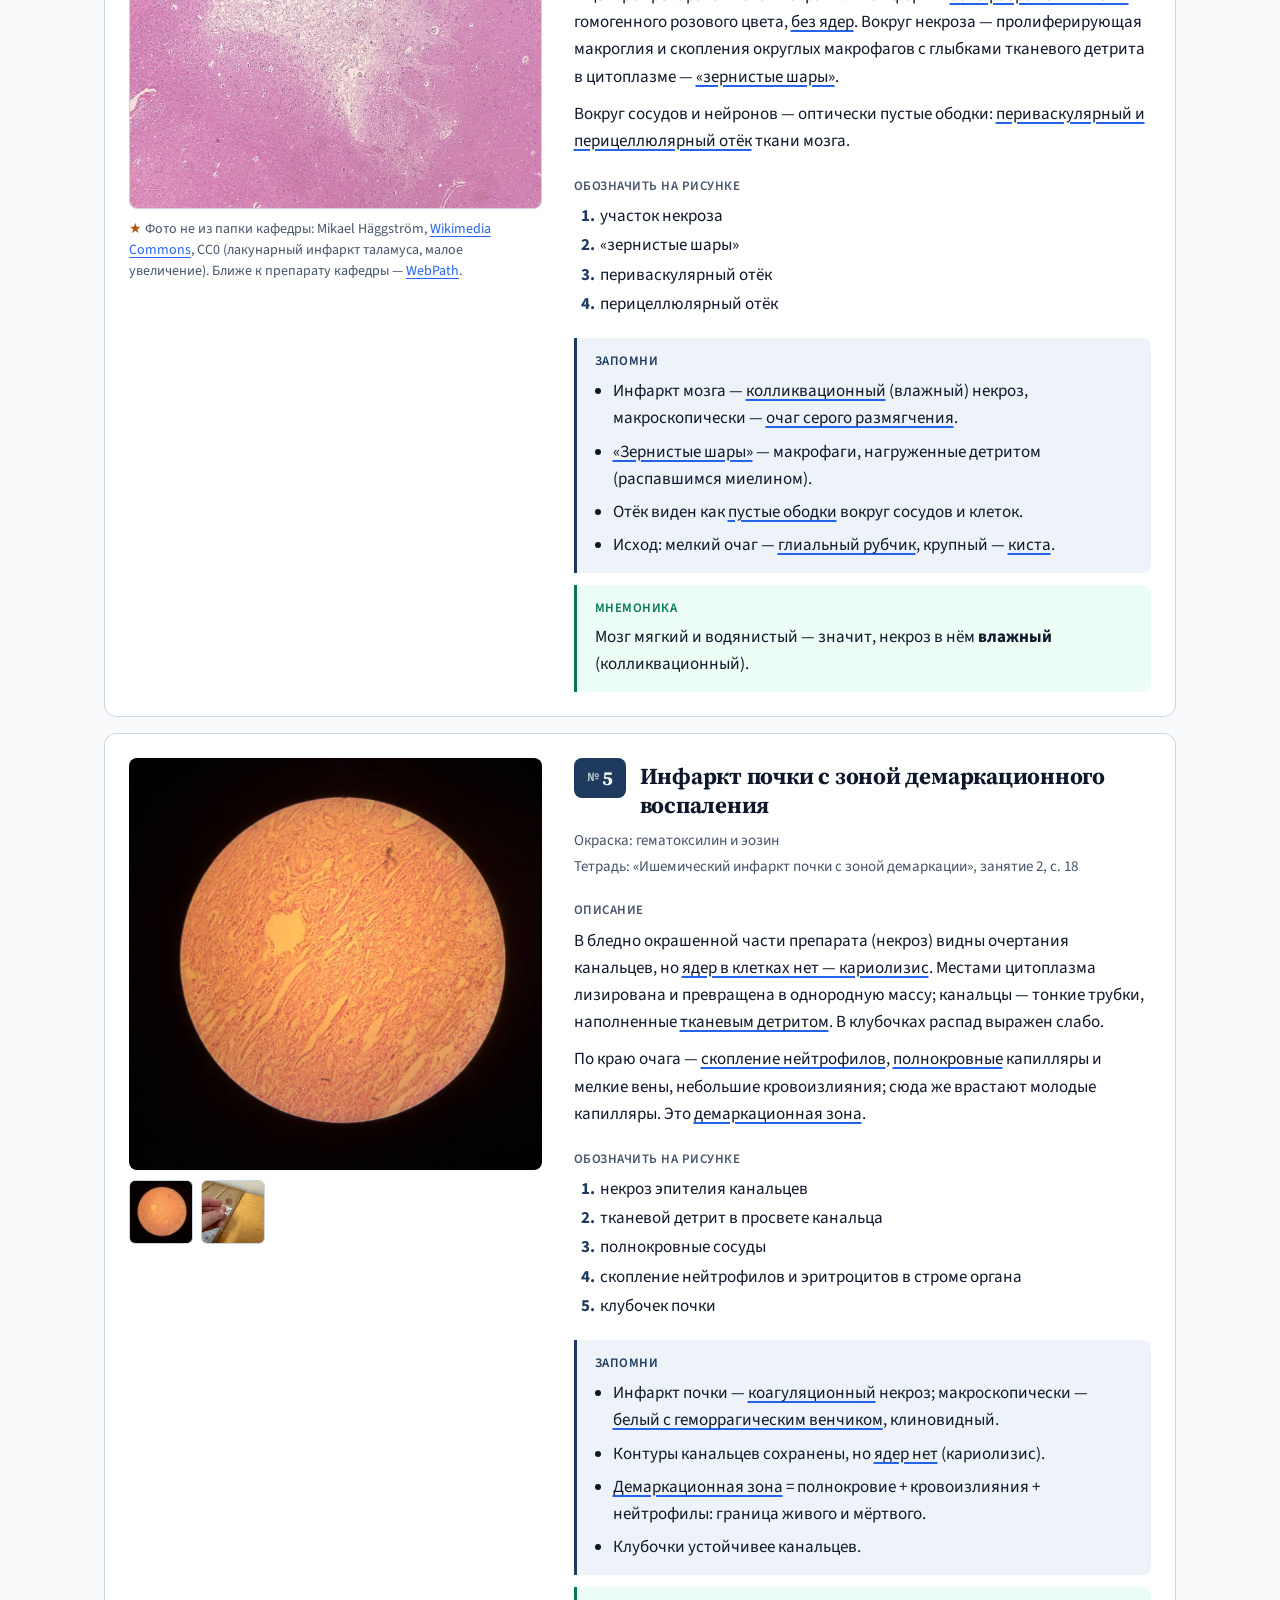
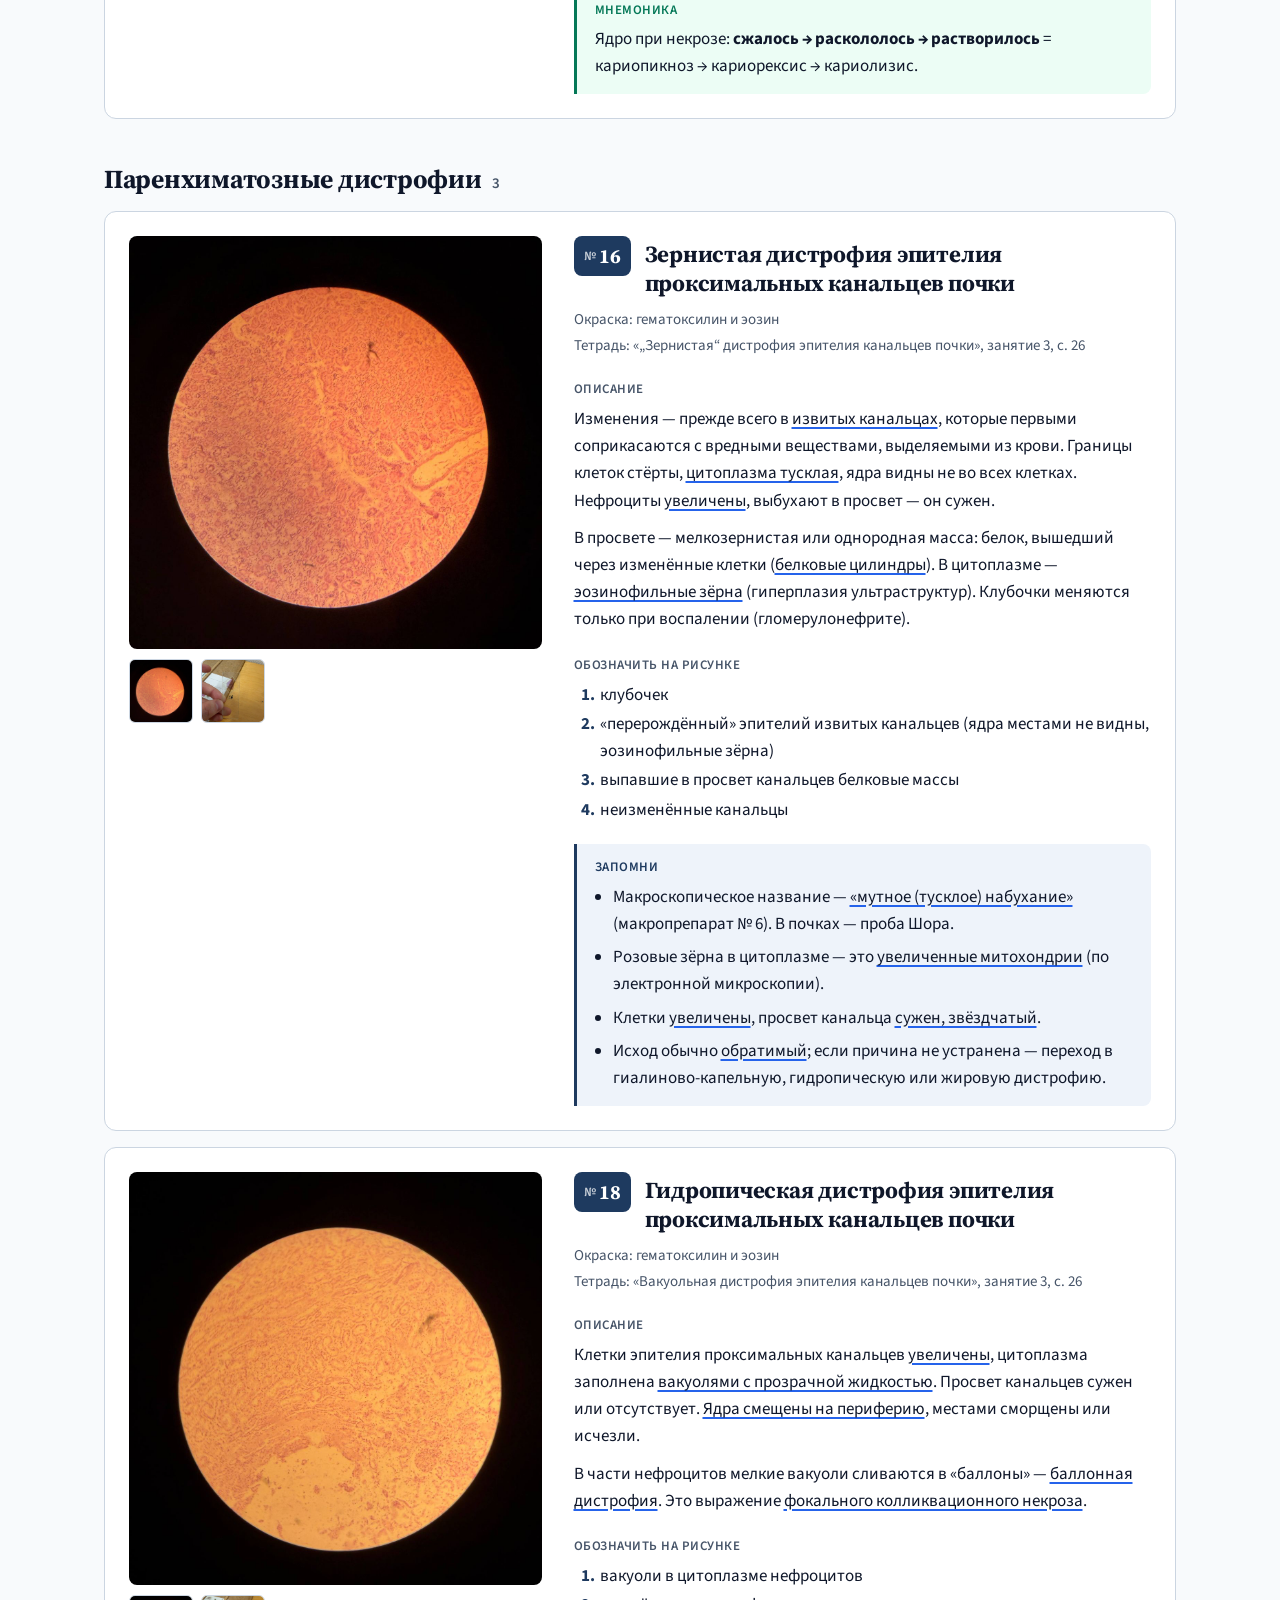
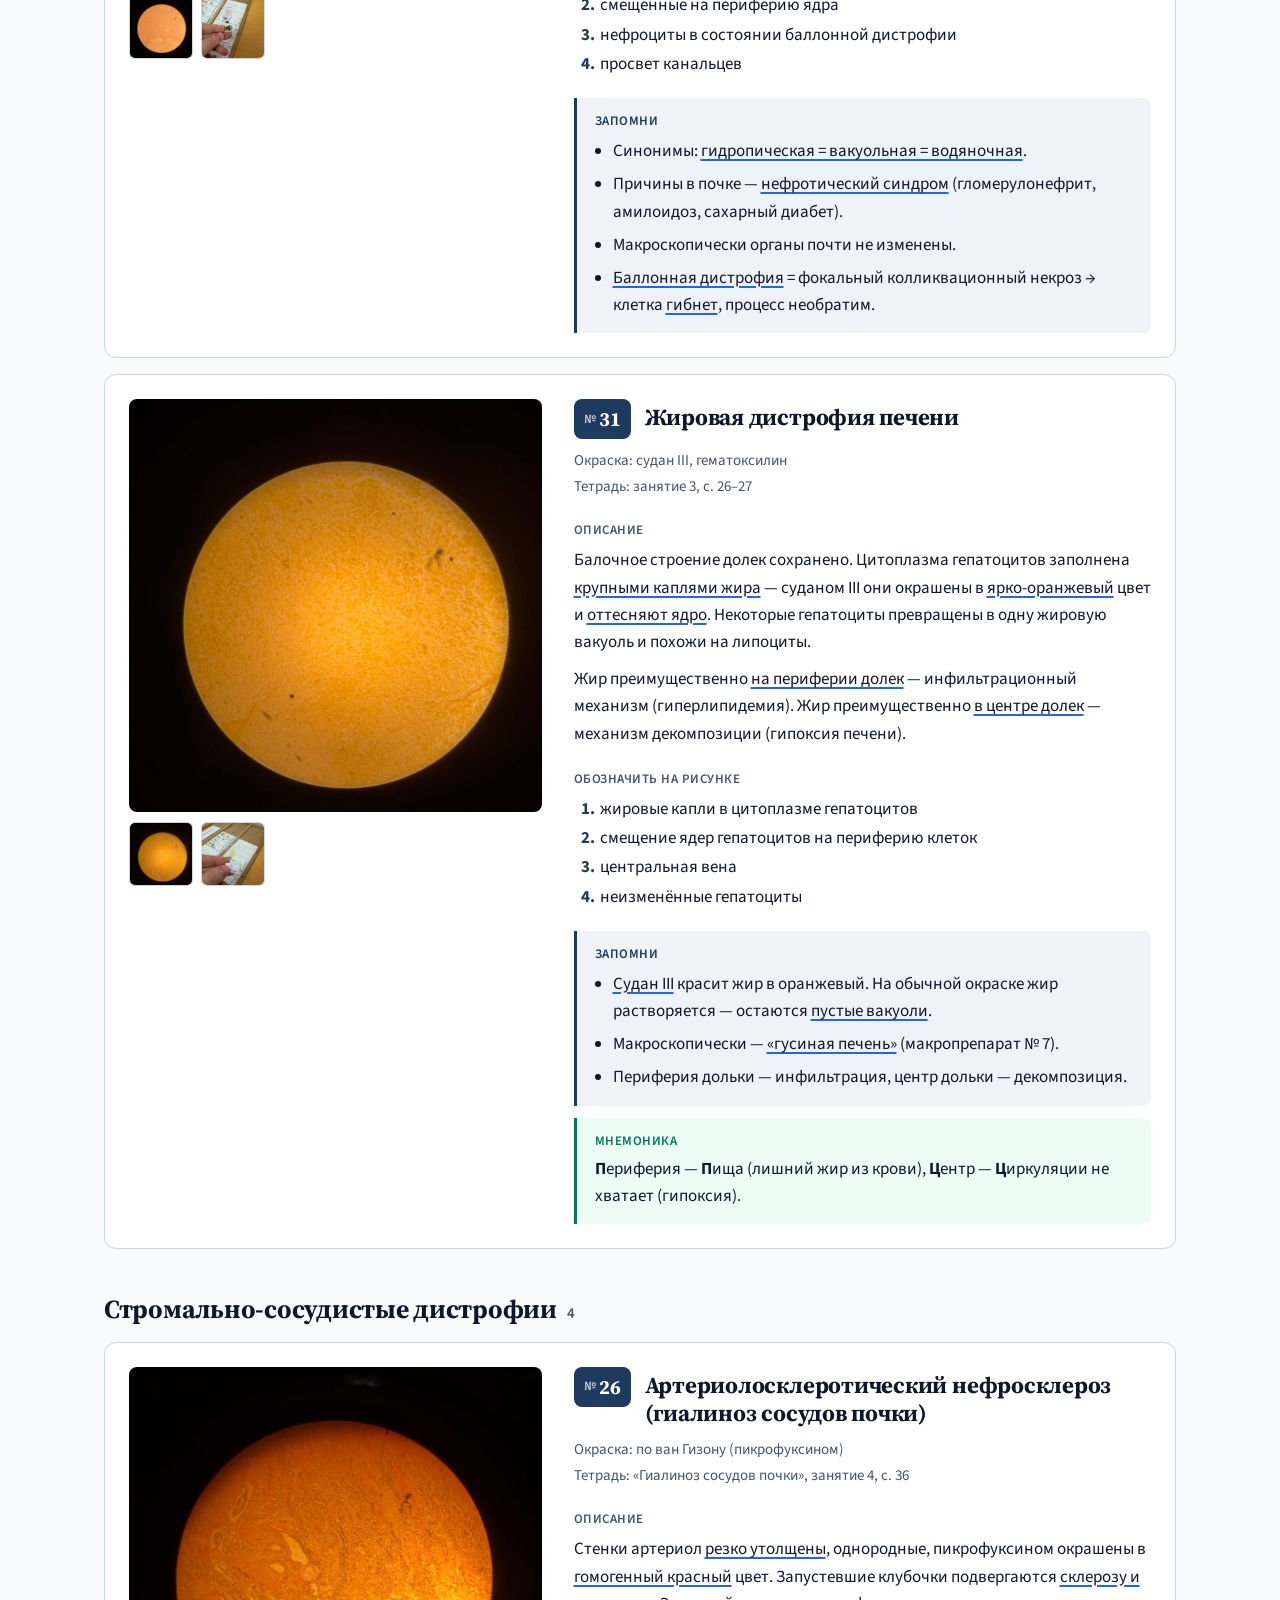
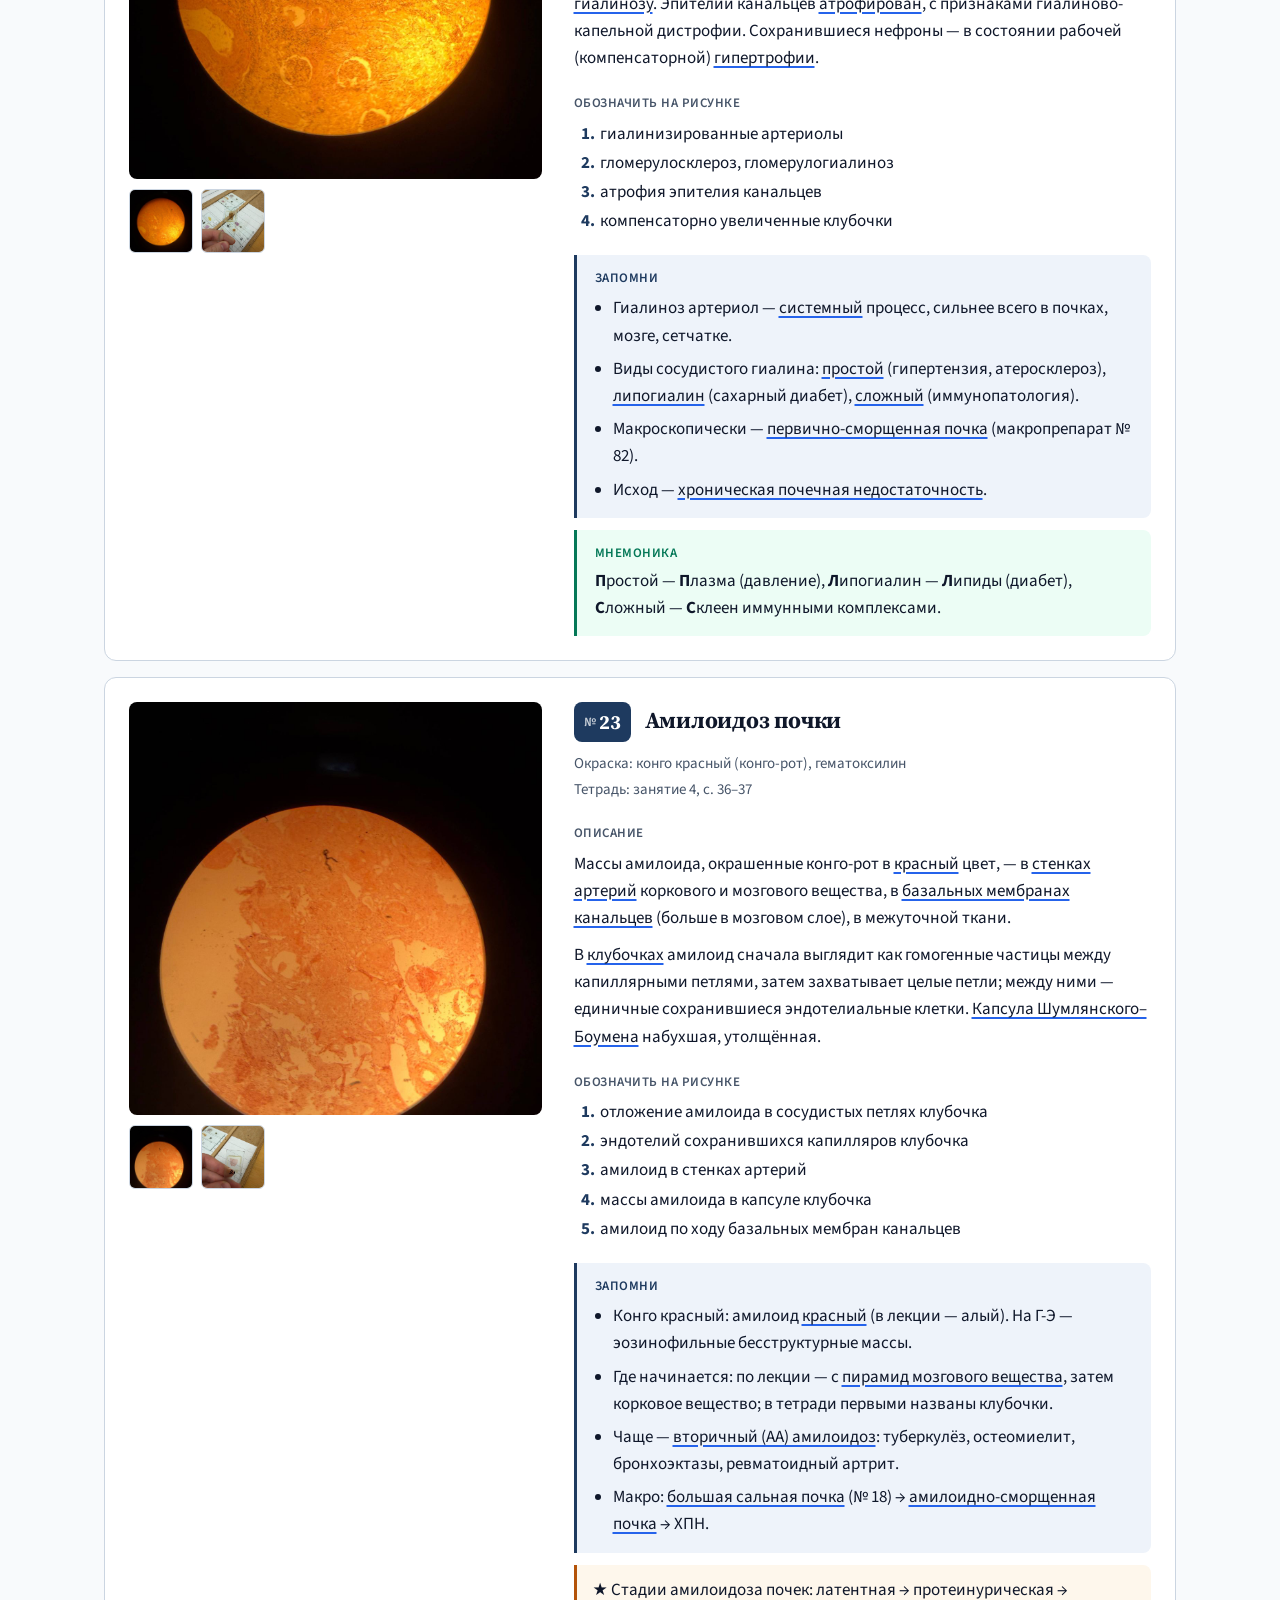
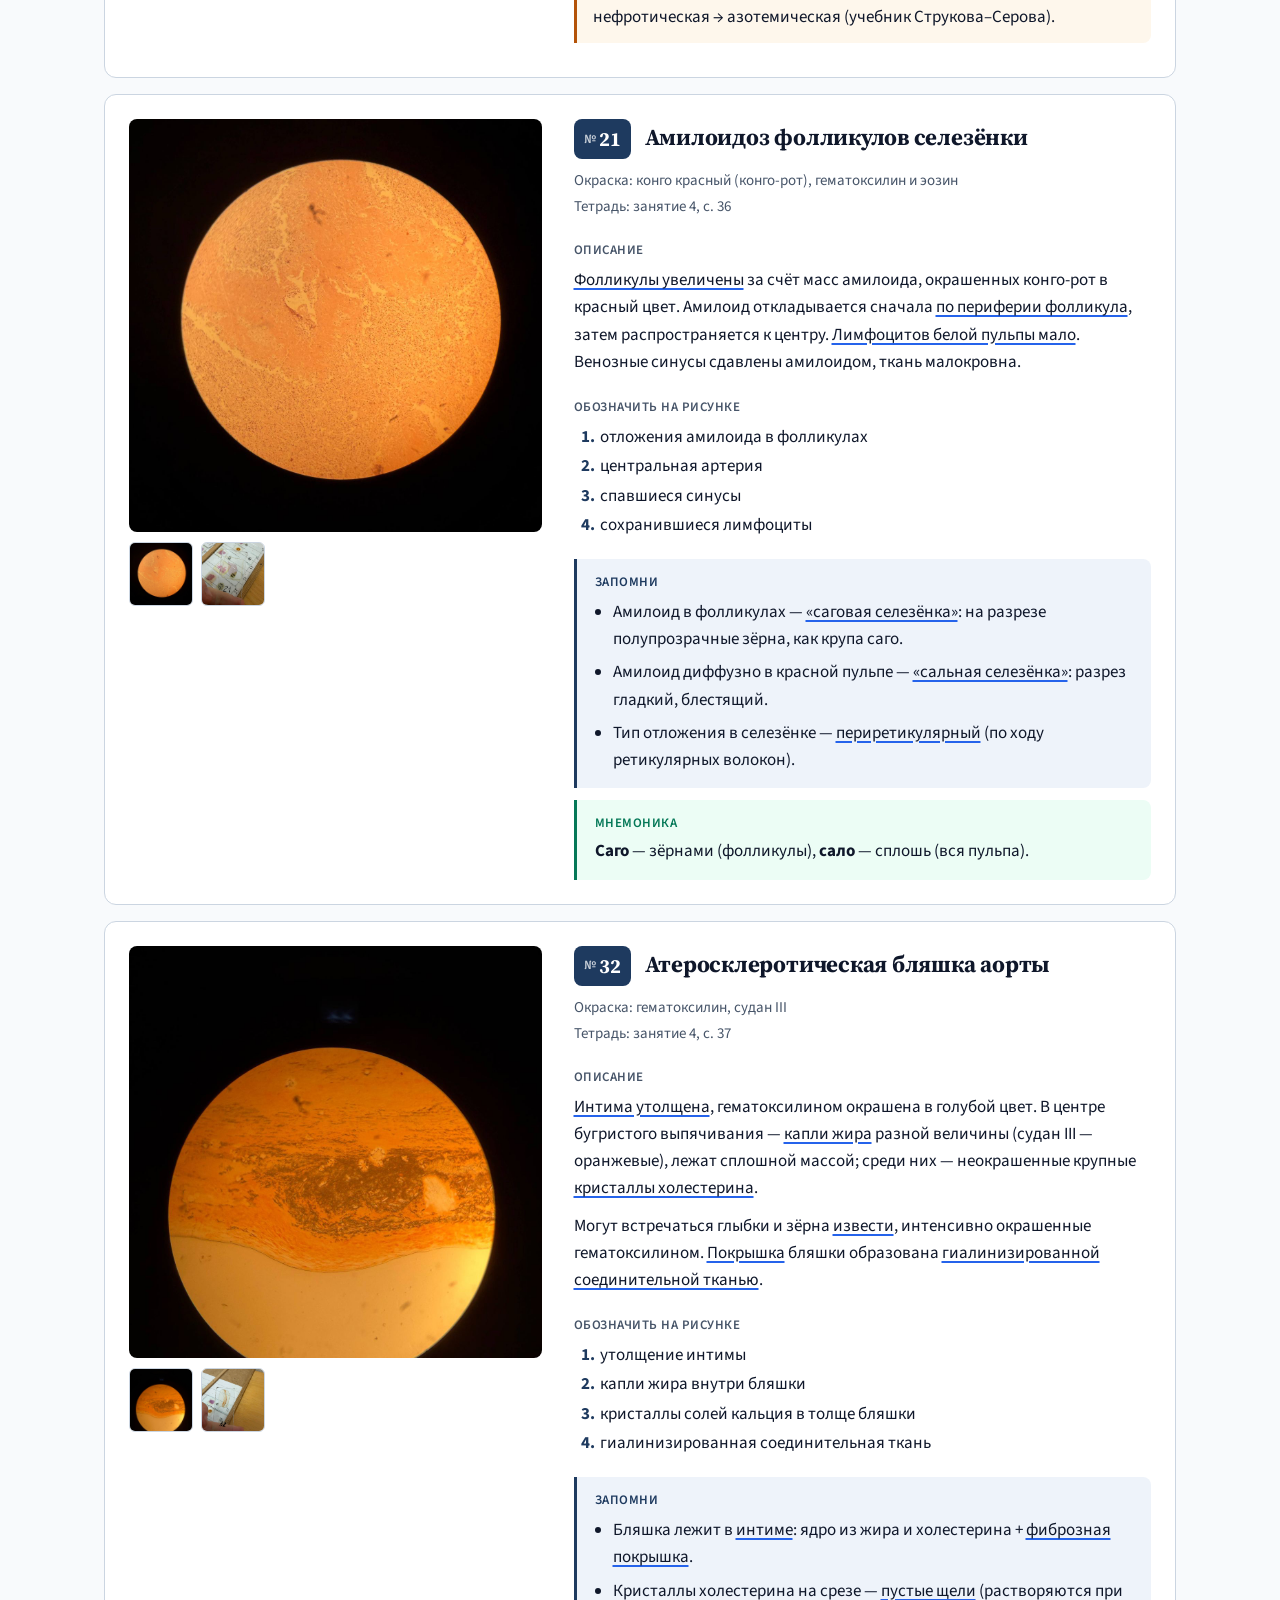
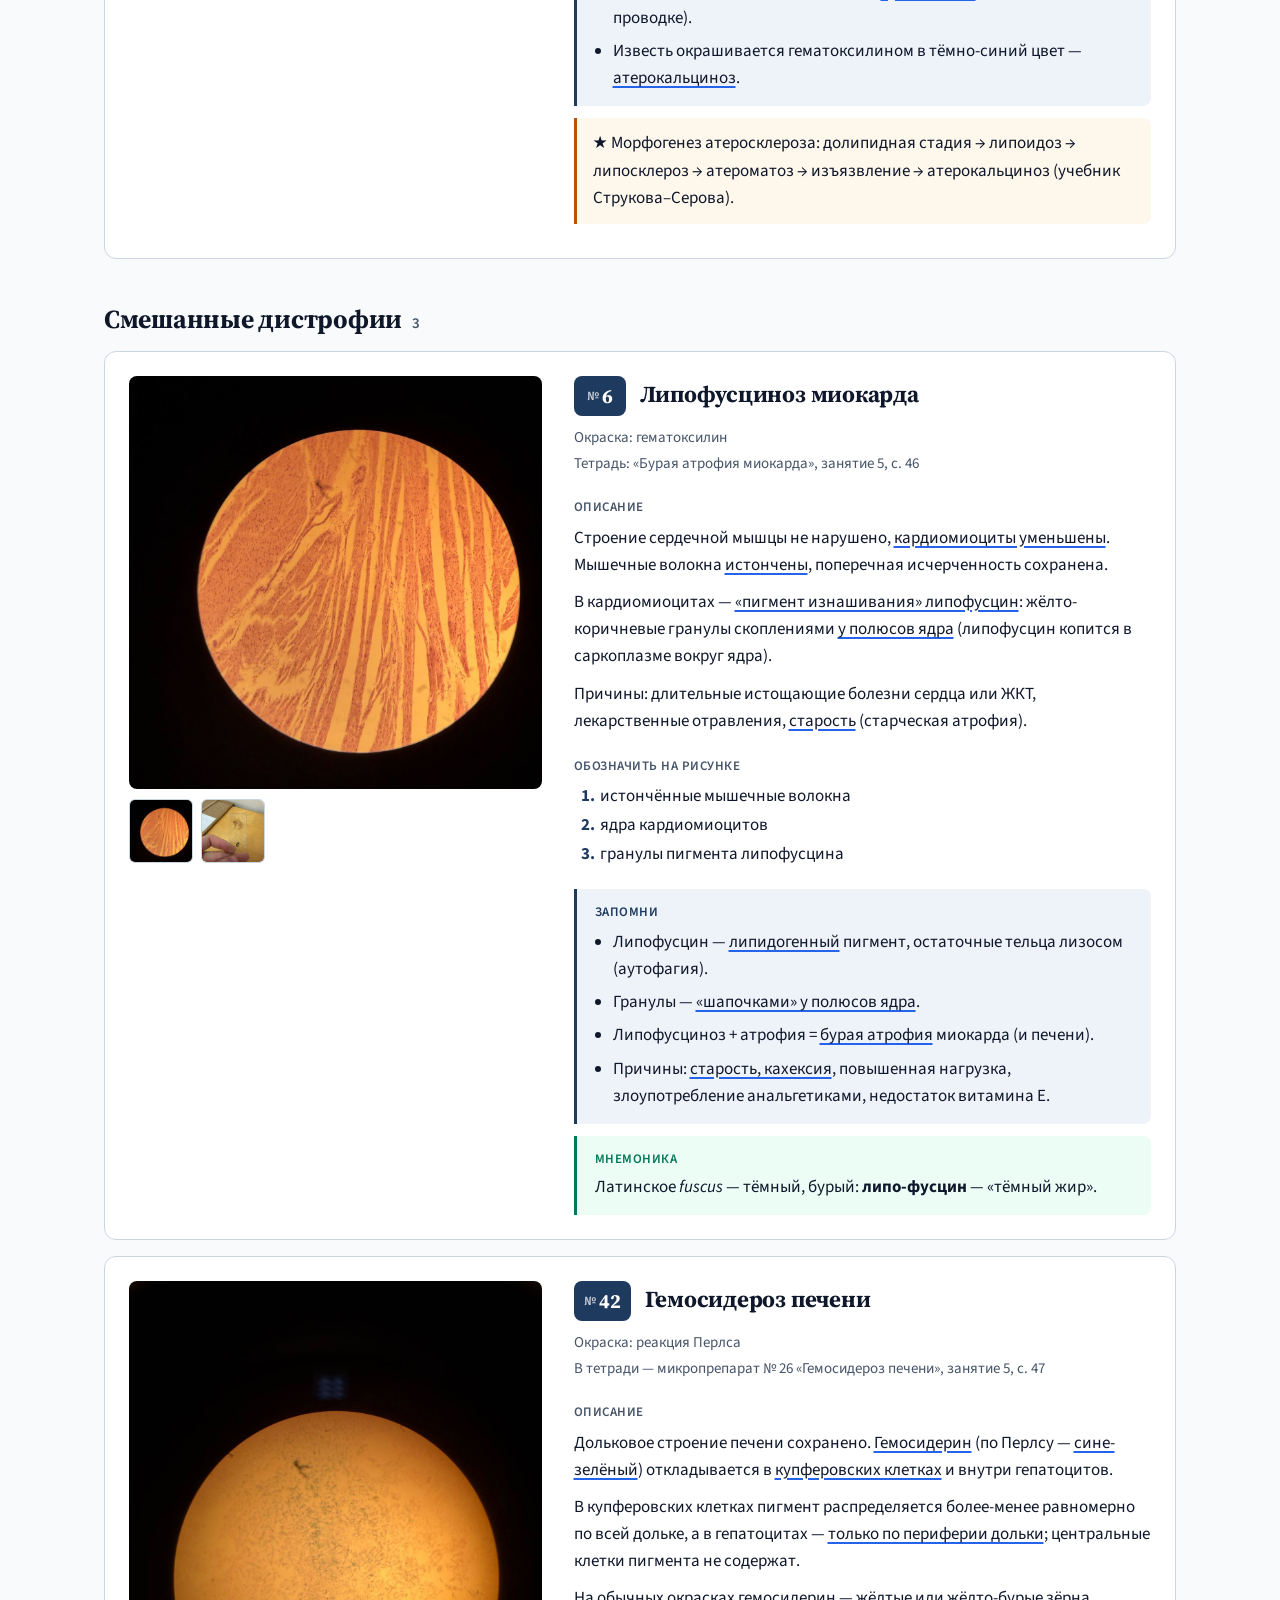
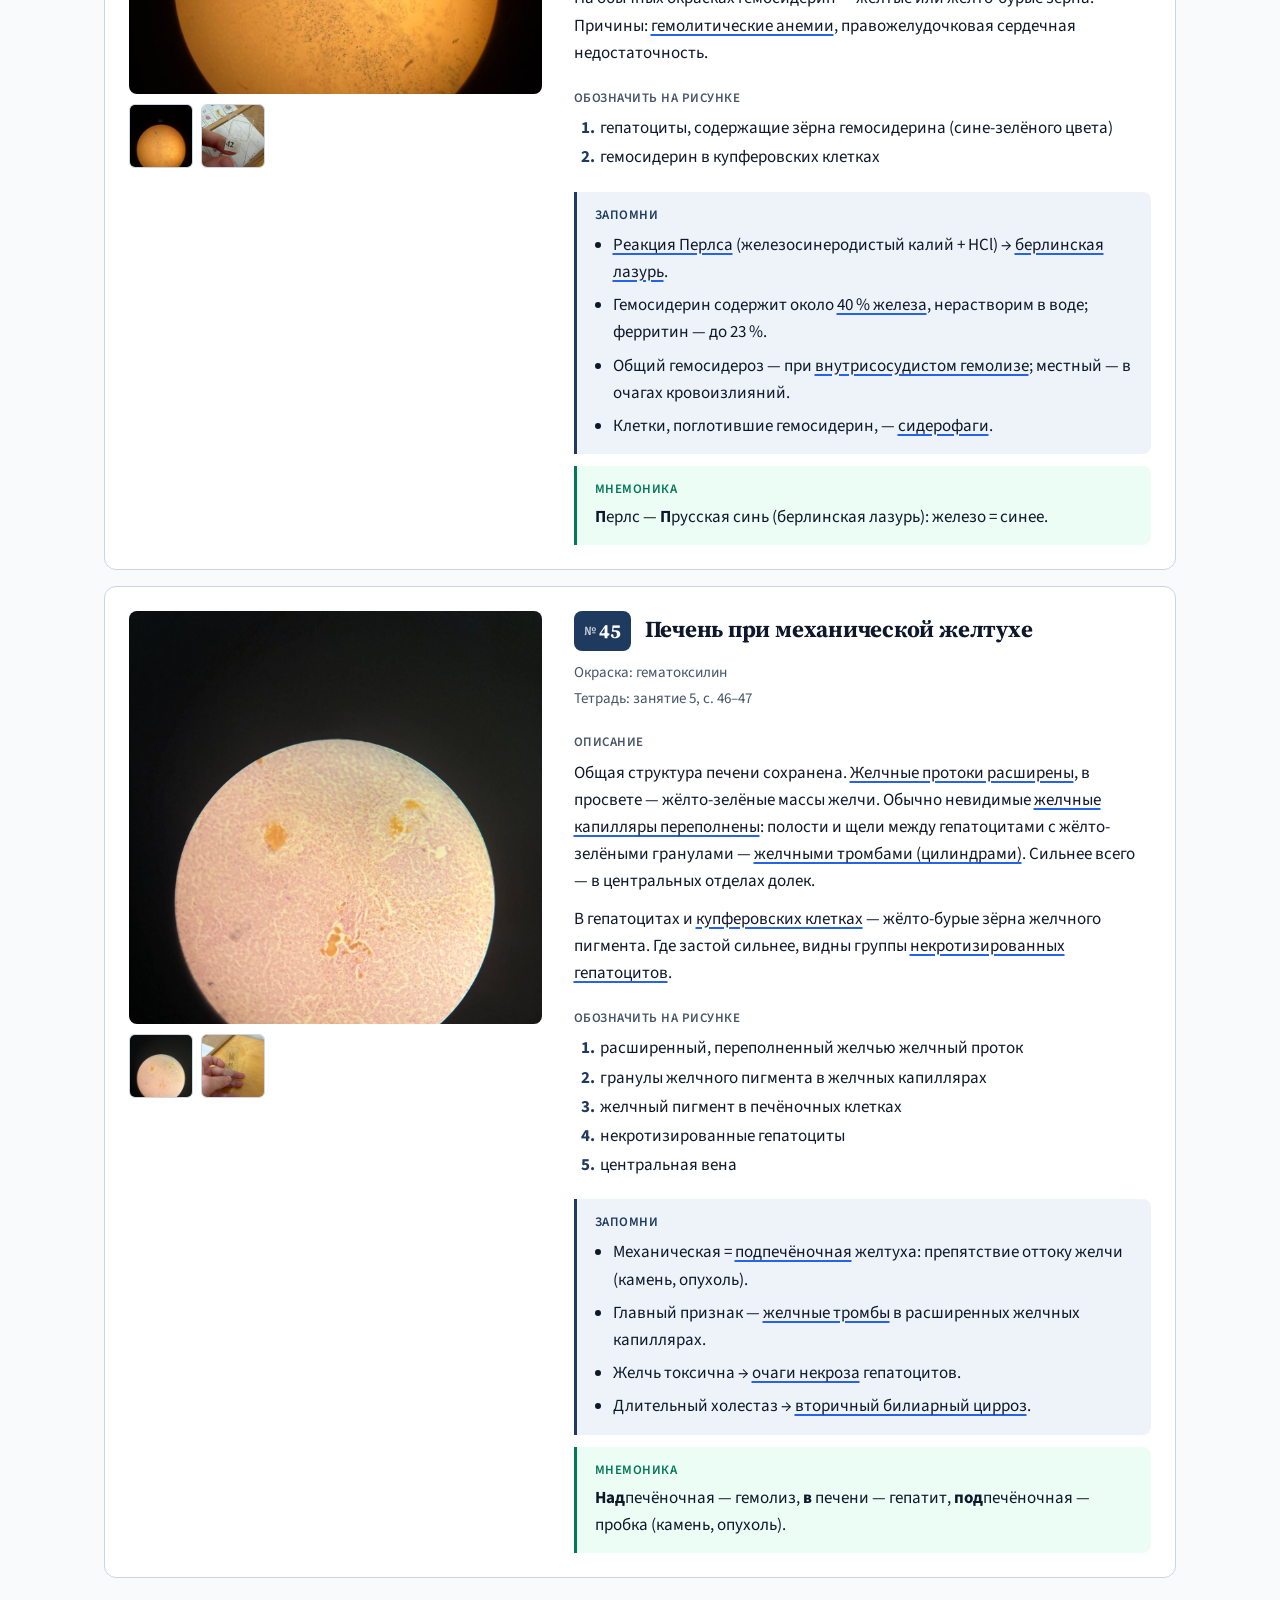
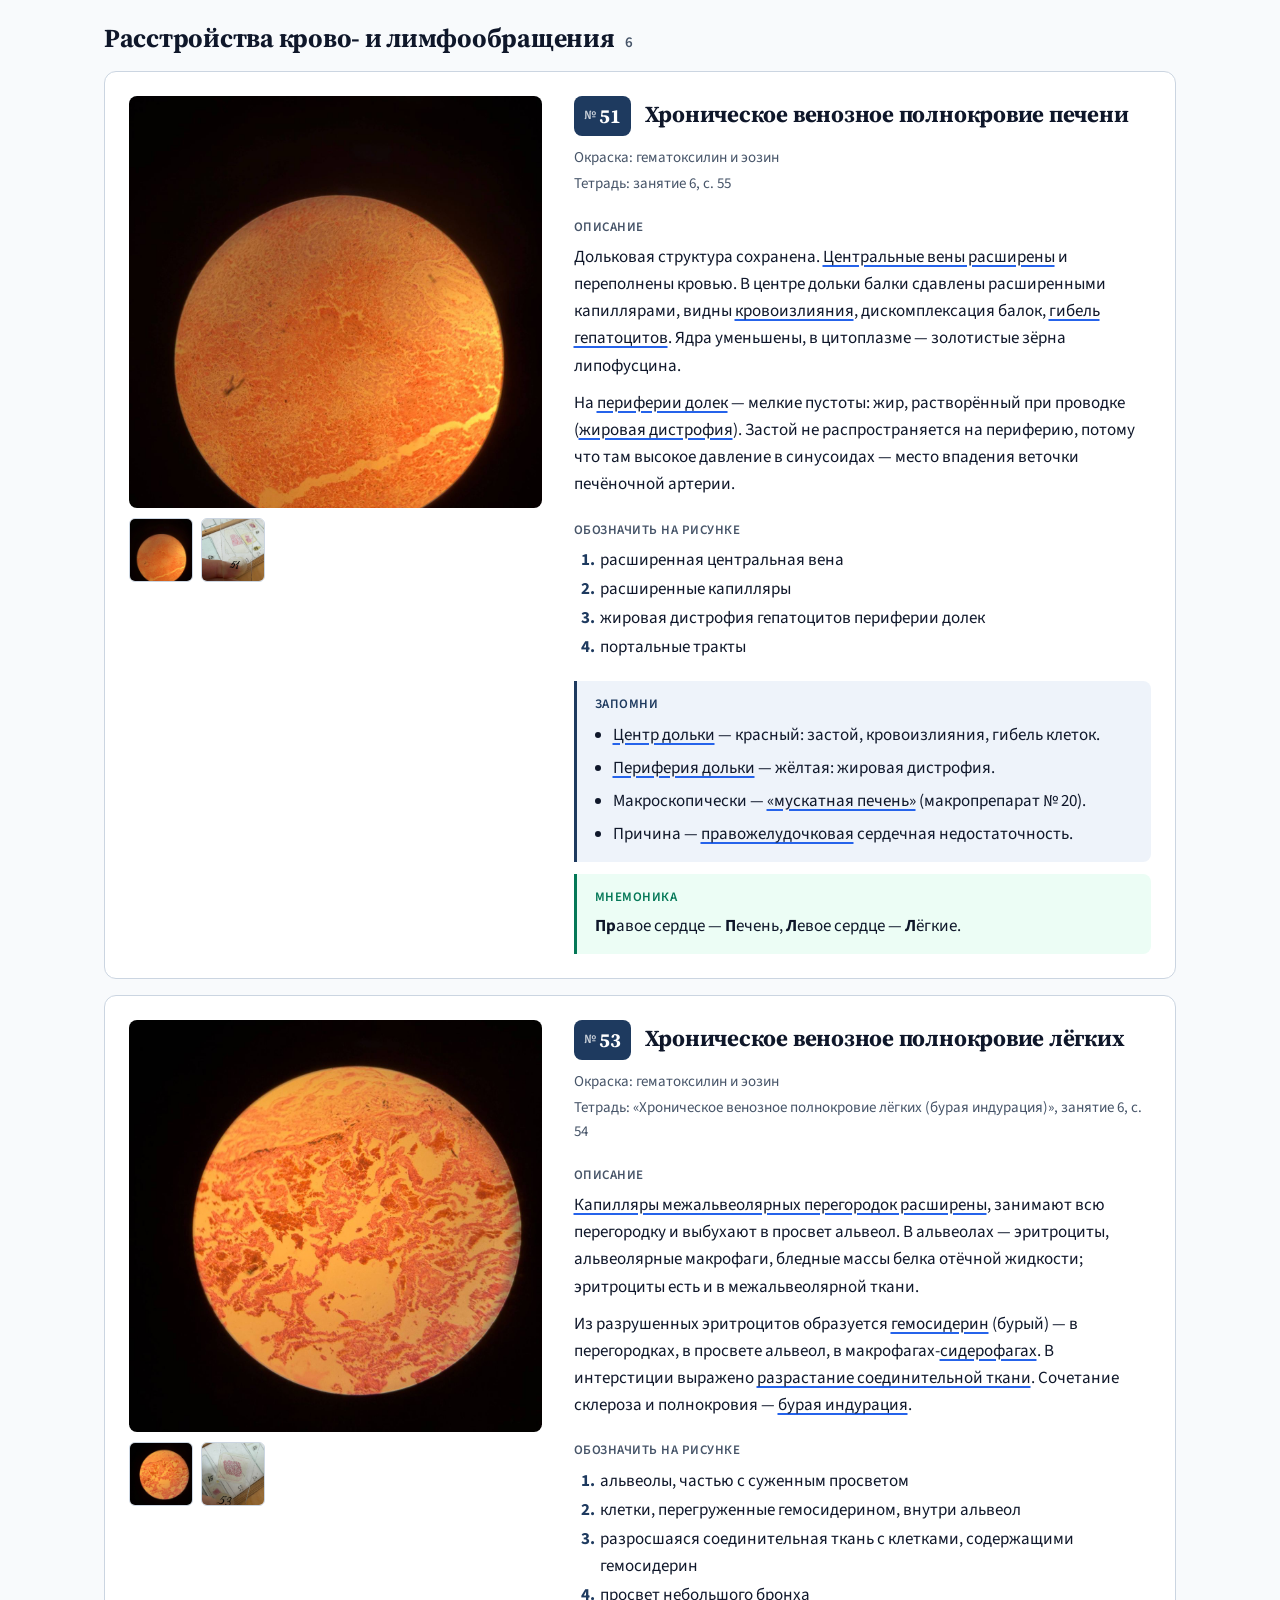
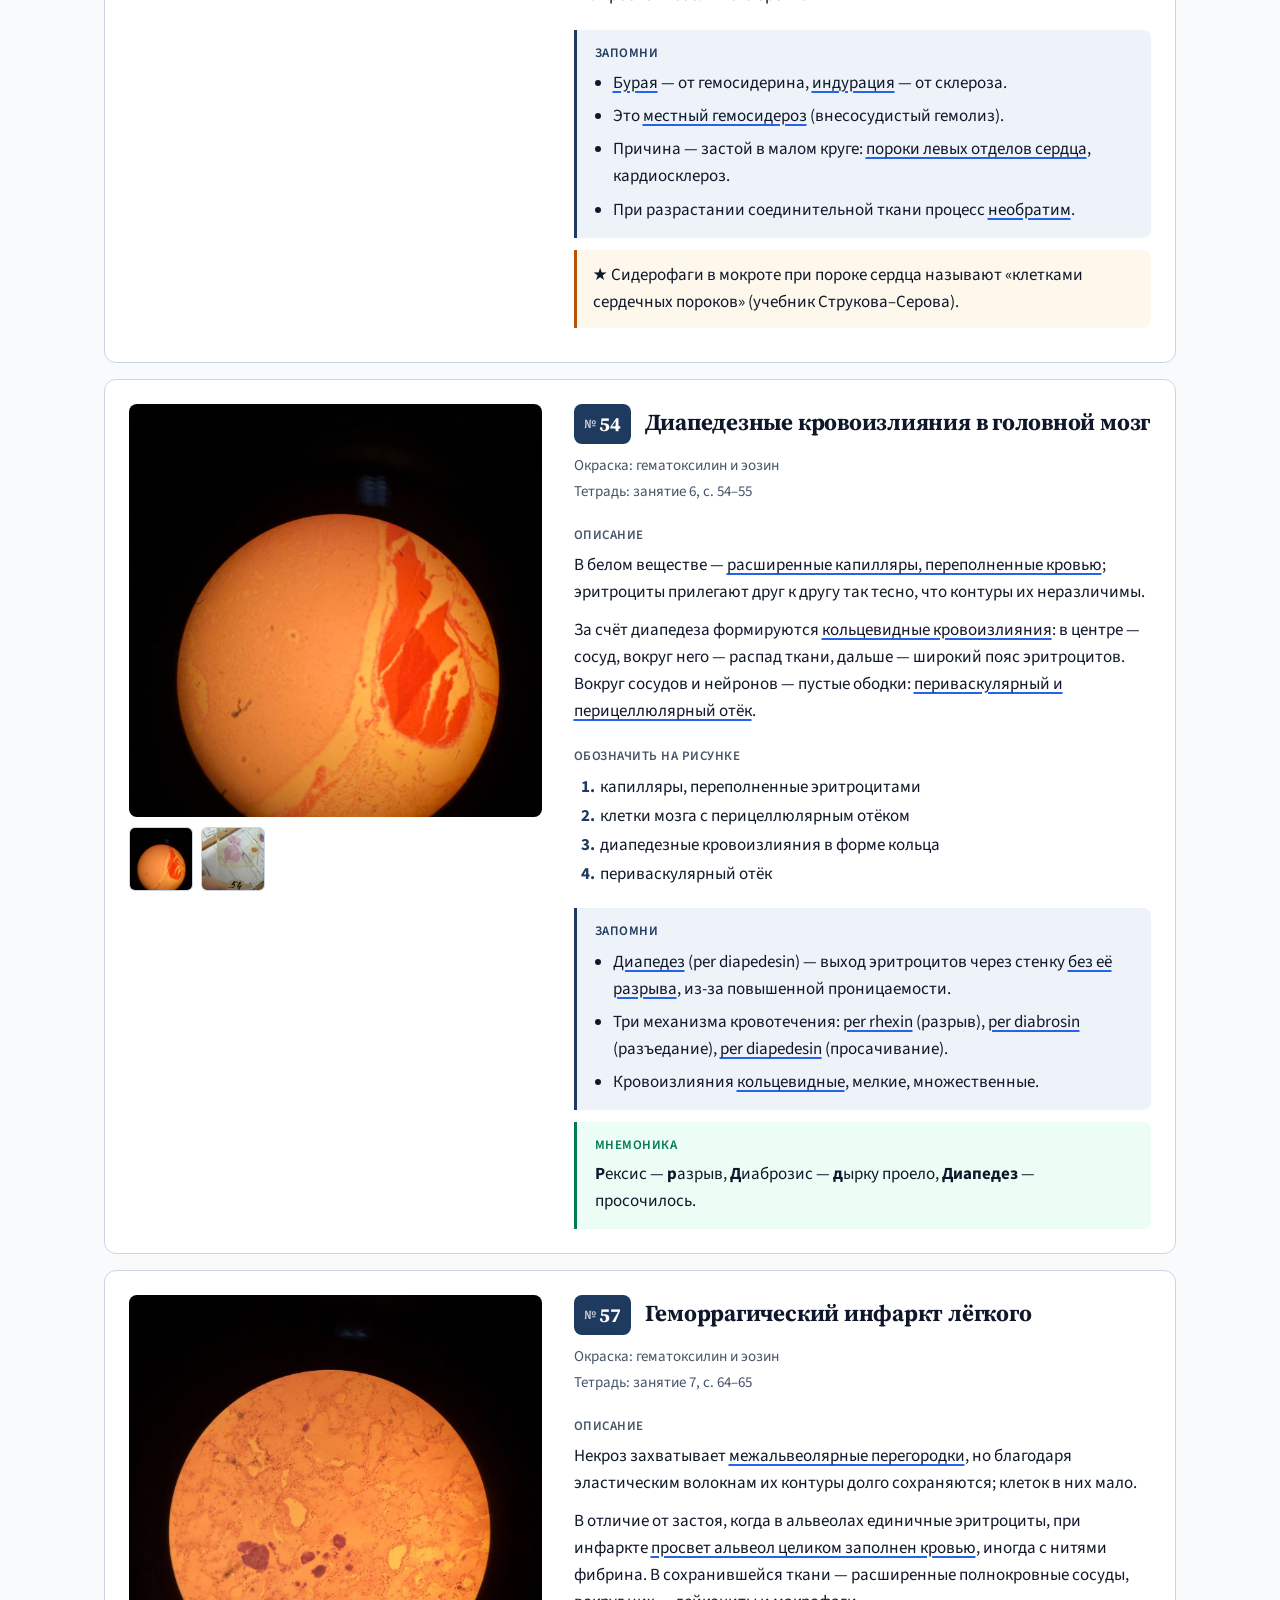
==== commit 96dcfee2: "Счётчик посещений GoatCounter Co-Authored-By: Claude Opus 5.5 <noreply@anthropic.com>" ====
--- a/index.html
+++ b/index.html
@@ -10,6 +10,7 @@
 <link href="https://fonts.googleapis.com/css2?family=Source+Sans+3:wght@400;600;700&family=Source+Serif+4:opsz,wght@8..60,600;8..60,700&display=swap" rel="stylesheet">
 <link rel="stylesheet" href="assets/style.css">
 <link rel="icon" href="data:image/svg+xml,%3Csvg xmlns='http://www.w3.org/2000/svg' viewBox='0 0 32 32'%3E%3Ccircle cx='16' cy='16' r='14' fill='%23c2306a'/%3E%3Ccircle cx='12' cy='13' r='4' fill='%234a3f9a'/%3E%3Ccircle cx='20' cy='19' r='3' fill='%234a3f9a'/%3E%3C/svg%3E">
+<script data-goatcounter="https://zebalka.goatcounter.com/count" async src="https://gc.zgo.at/count.js"></script>
 </head>
 <body data-page="preps" data-base="">
 <header class="top">
--- a/assets/style.css
+++ b/assets/style.css
@@ -81,7 +81,7 @@
 button, input { font: inherit; color: inherit; }
 button, a, .prep-photos img { cursor: pointer; }
 :focus-visible { outline: 2px solid var(--ring); outline-offset: 2px; border-radius: 4px; }
-.prep, .qa, section[id] { scroll-margin-top: 176px; }
+.prep, .qa, section[id] { scroll-margin-top: 16px; }
 
 /* термины и определения */
 u, dfn {
@@ -104,13 +104,22 @@
 div.star p:last-child { margin-bottom: 0; }
 
 /* ---------- шапка ---------- */
-.top {
-  position: sticky; top: 0; z-index: 20;
-  background: color-mix(in srgb, var(--bg) 94%, transparent);
-  backdrop-filter: blur(8px);
-  -webkit-backdrop-filter: blur(8px);
-  border-bottom: 1px solid var(--border);
-}
+.top { background: var(--bg); border-bottom: 1px solid var(--border); }
+
+/* плавающий глазик самопроверки — появляется, когда шапка ушла вверх */
+.fab {
+  position: fixed; z-index: 30;
+  top: calc(12px + env(safe-area-inset-top)); right: calc(12px + env(safe-area-inset-right));
+  width: 48px; height: 48px; border-radius: 999px;
+  display: inline-flex; align-items: center; justify-content: center;
+  background: var(--card); color: var(--fg); border: 1px solid var(--border);
+  box-shadow: 0 2px 8px rgba(15, 23, 42, .12);
+  visibility: hidden; opacity: 0; transform: translateY(-6px);
+  transition: opacity var(--ease), transform var(--ease), visibility var(--ease), background-color var(--ease), border-color var(--ease);
+}
+.fab.show { visibility: visible; opacity: 1; transform: none; }
+.fab:hover { border-color: var(--primary); }
+.fab[aria-pressed="true"] { background: var(--primary); border-color: var(--primary); color: var(--on-primary); }
 .top-inner, .wrap { max-width: 1120px; margin: 0 auto; padding: 0 24px; }
 .top-inner { display: flex; flex-direction: column; gap: 12px; padding-top: 14px; padding-bottom: 14px; }
 .brand { display: flex; align-items: center; justify-content: space-between; gap: 12px; }
@@ -253,8 +262,8 @@
 /* ---------- вопросы ---------- */
 .qa-layout { display: grid; grid-template-columns: 236px minmax(0, 1fr); gap: 48px; }
 .toc {
-  position: sticky; top: 188px; align-self: start; font-size: 15px;
-  max-height: calc(100vh - 210px); overflow-y: auto; padding-top: 44px;
+  position: sticky; top: 16px; align-self: start; font-size: 15px;
+  max-height: calc(100vh - 32px); overflow-y: auto; padding-top: 44px;
 }
 .toc a {
   display: flex; justify-content: space-between; gap: 8px;
@@ -352,7 +361,7 @@
   .qa-q { font-size: 18px; gap: 10px; }
   .quiz .qa .reveal { margin-left: 0; }
   .qa-body table { display: block; overflow-x: auto; }
-  .prep, .qa, section[id] { scroll-margin-top: 186px; }
+  .prep, .qa, section[id] { scroll-margin-top: 12px; }
   .search-wrap { flex-basis: 120px; }
   .legend { font-size: 14px; gap: 2px 14px; }
 }
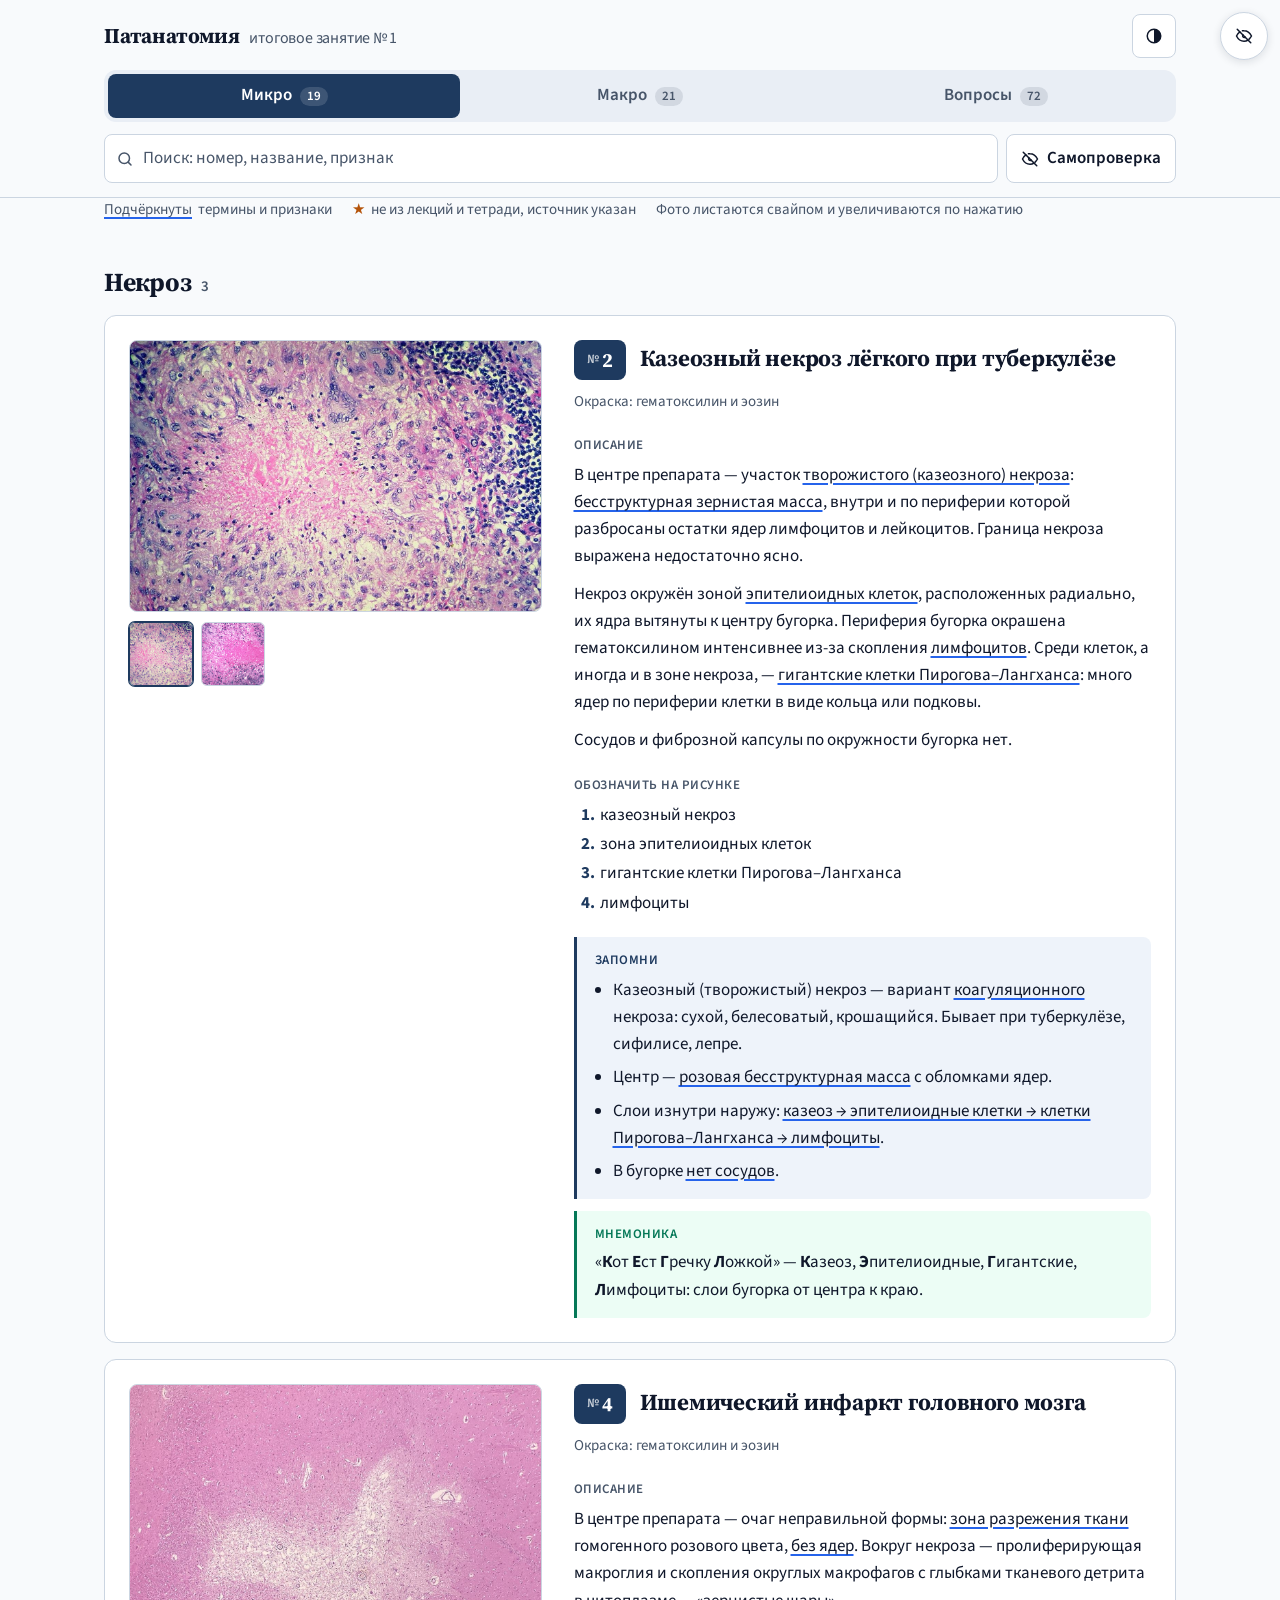
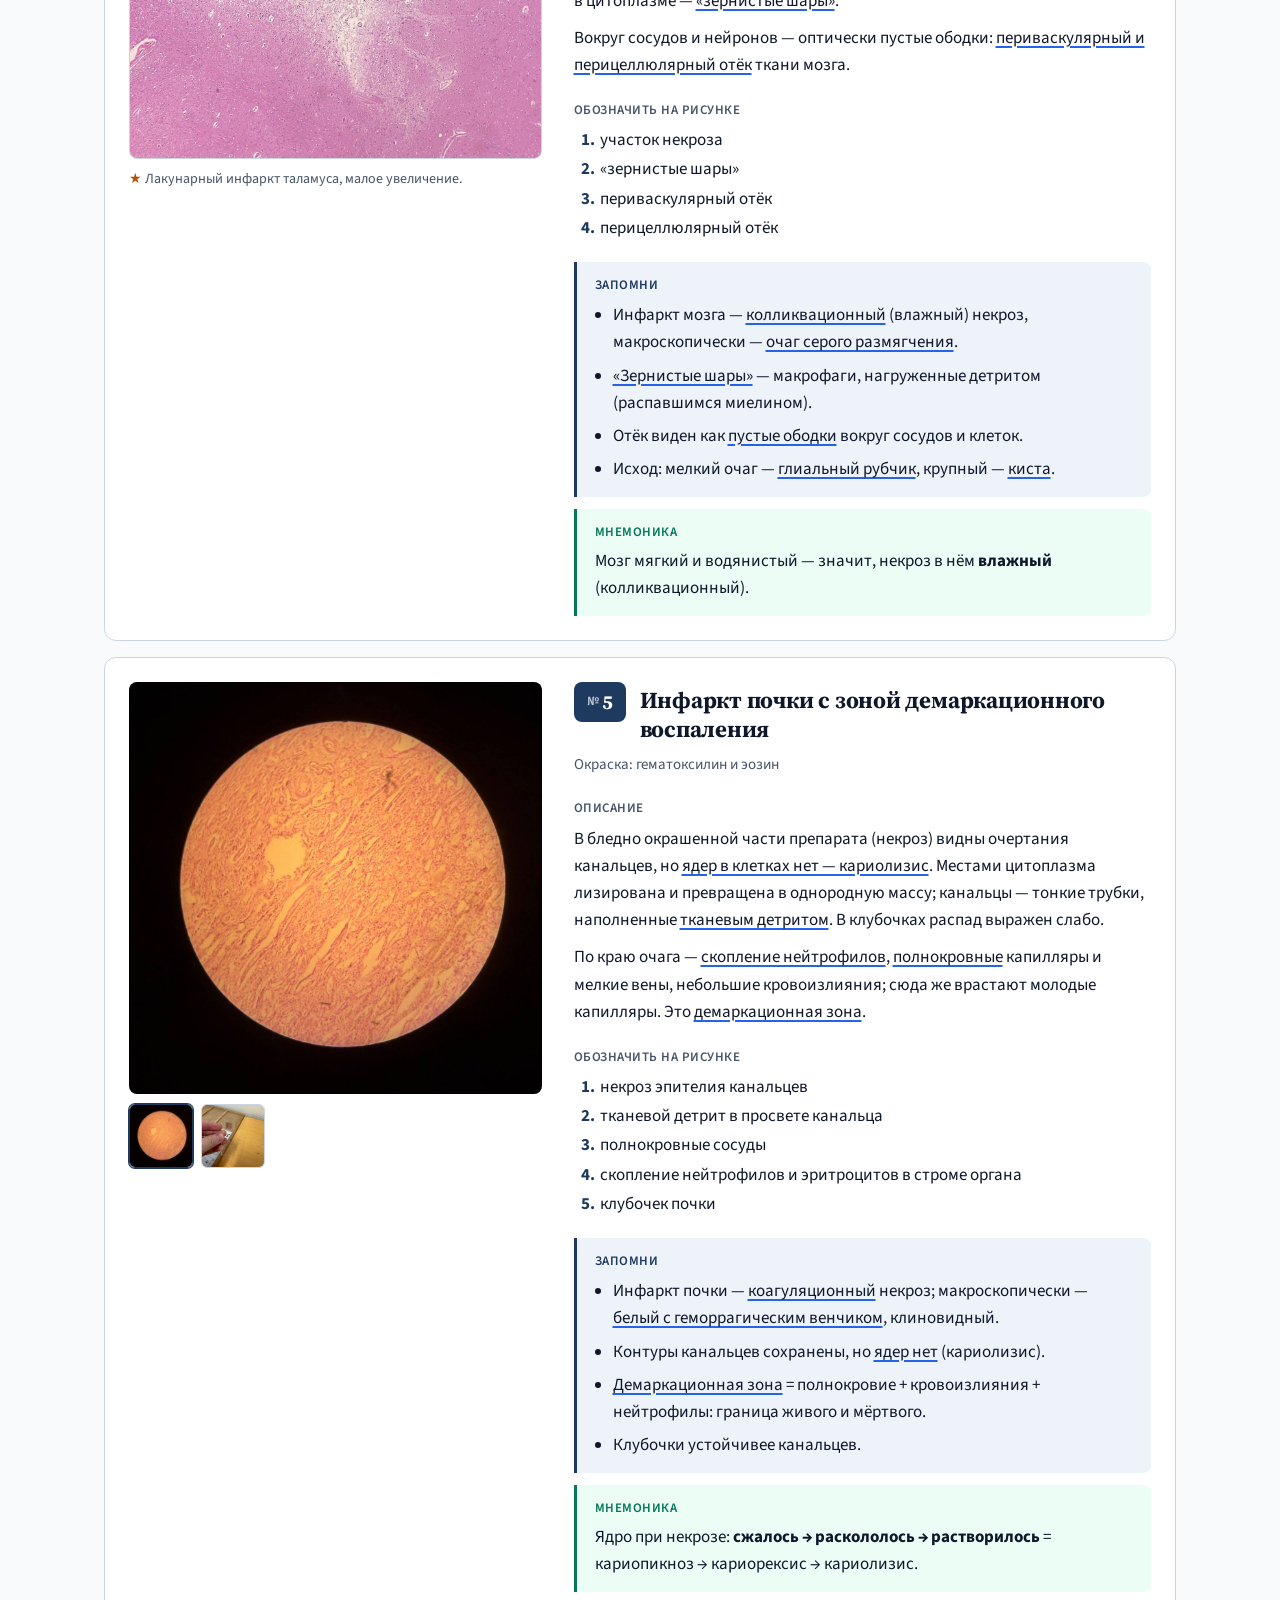
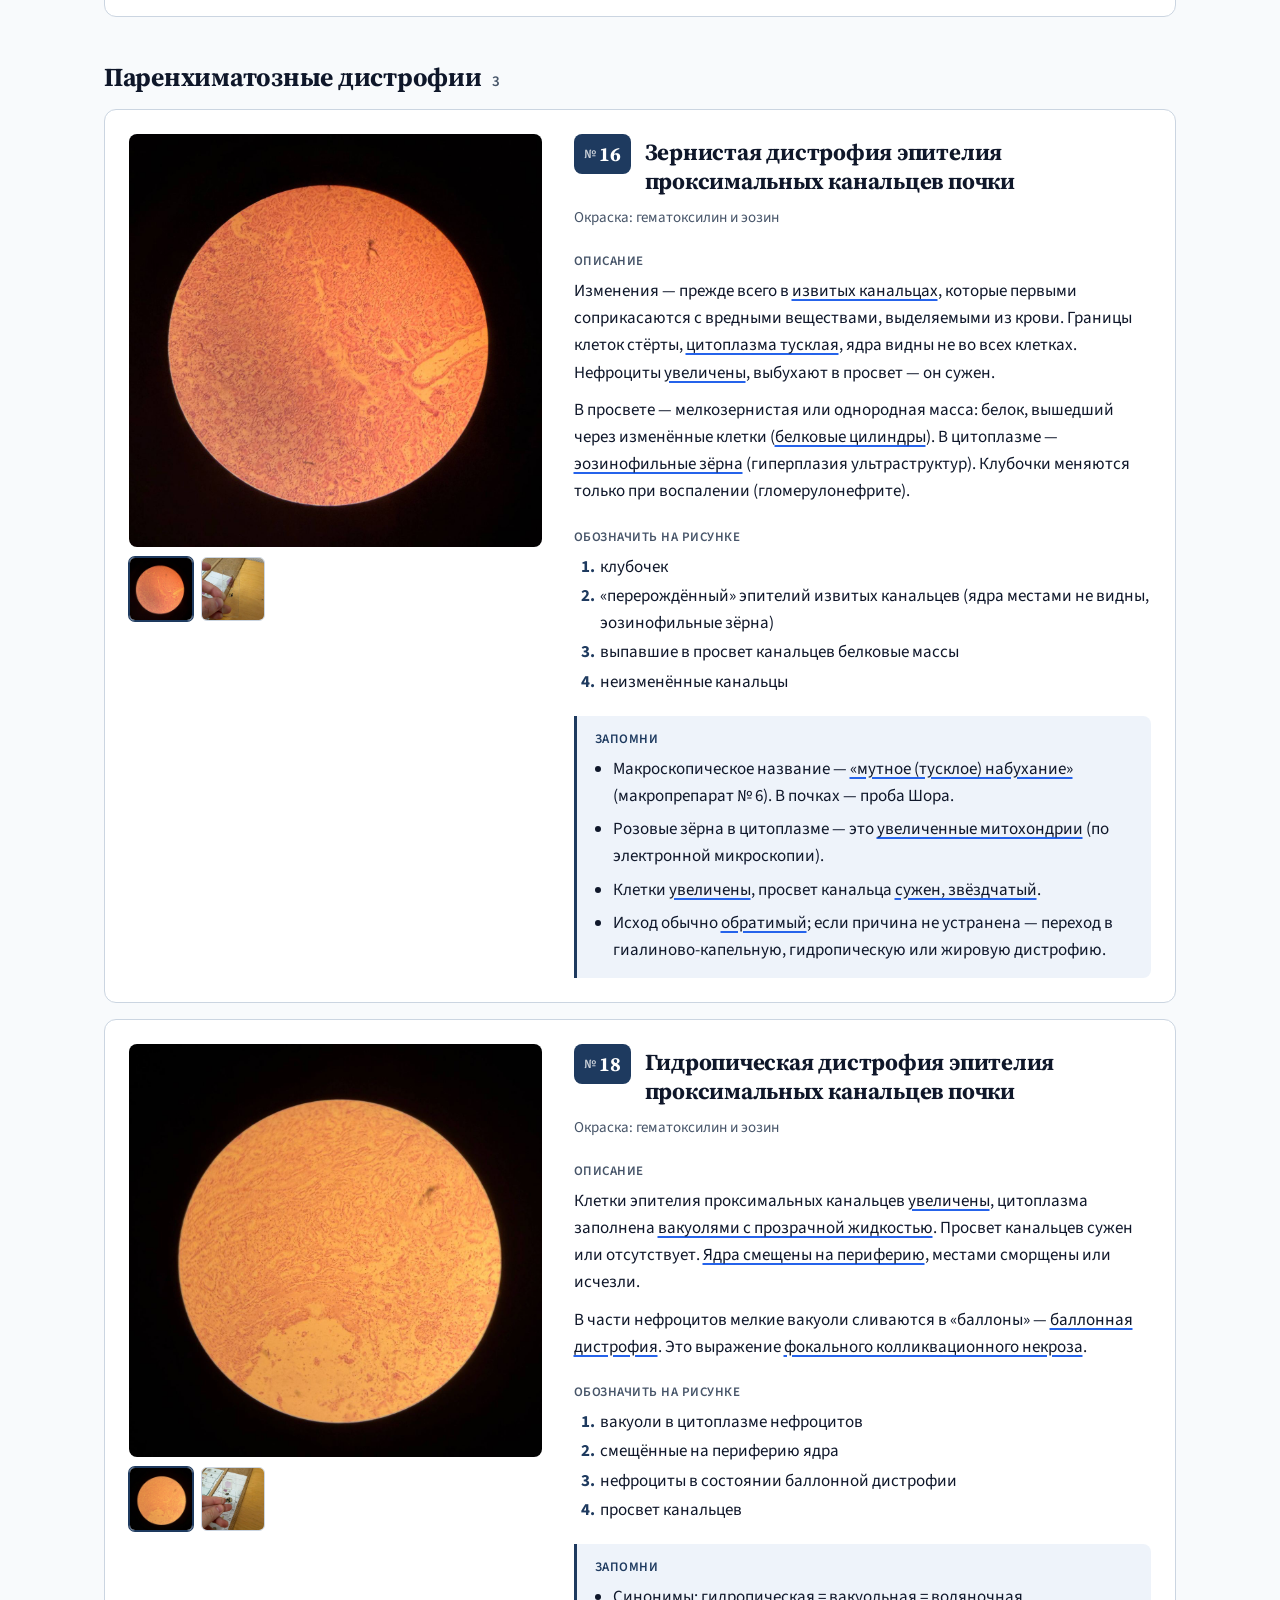
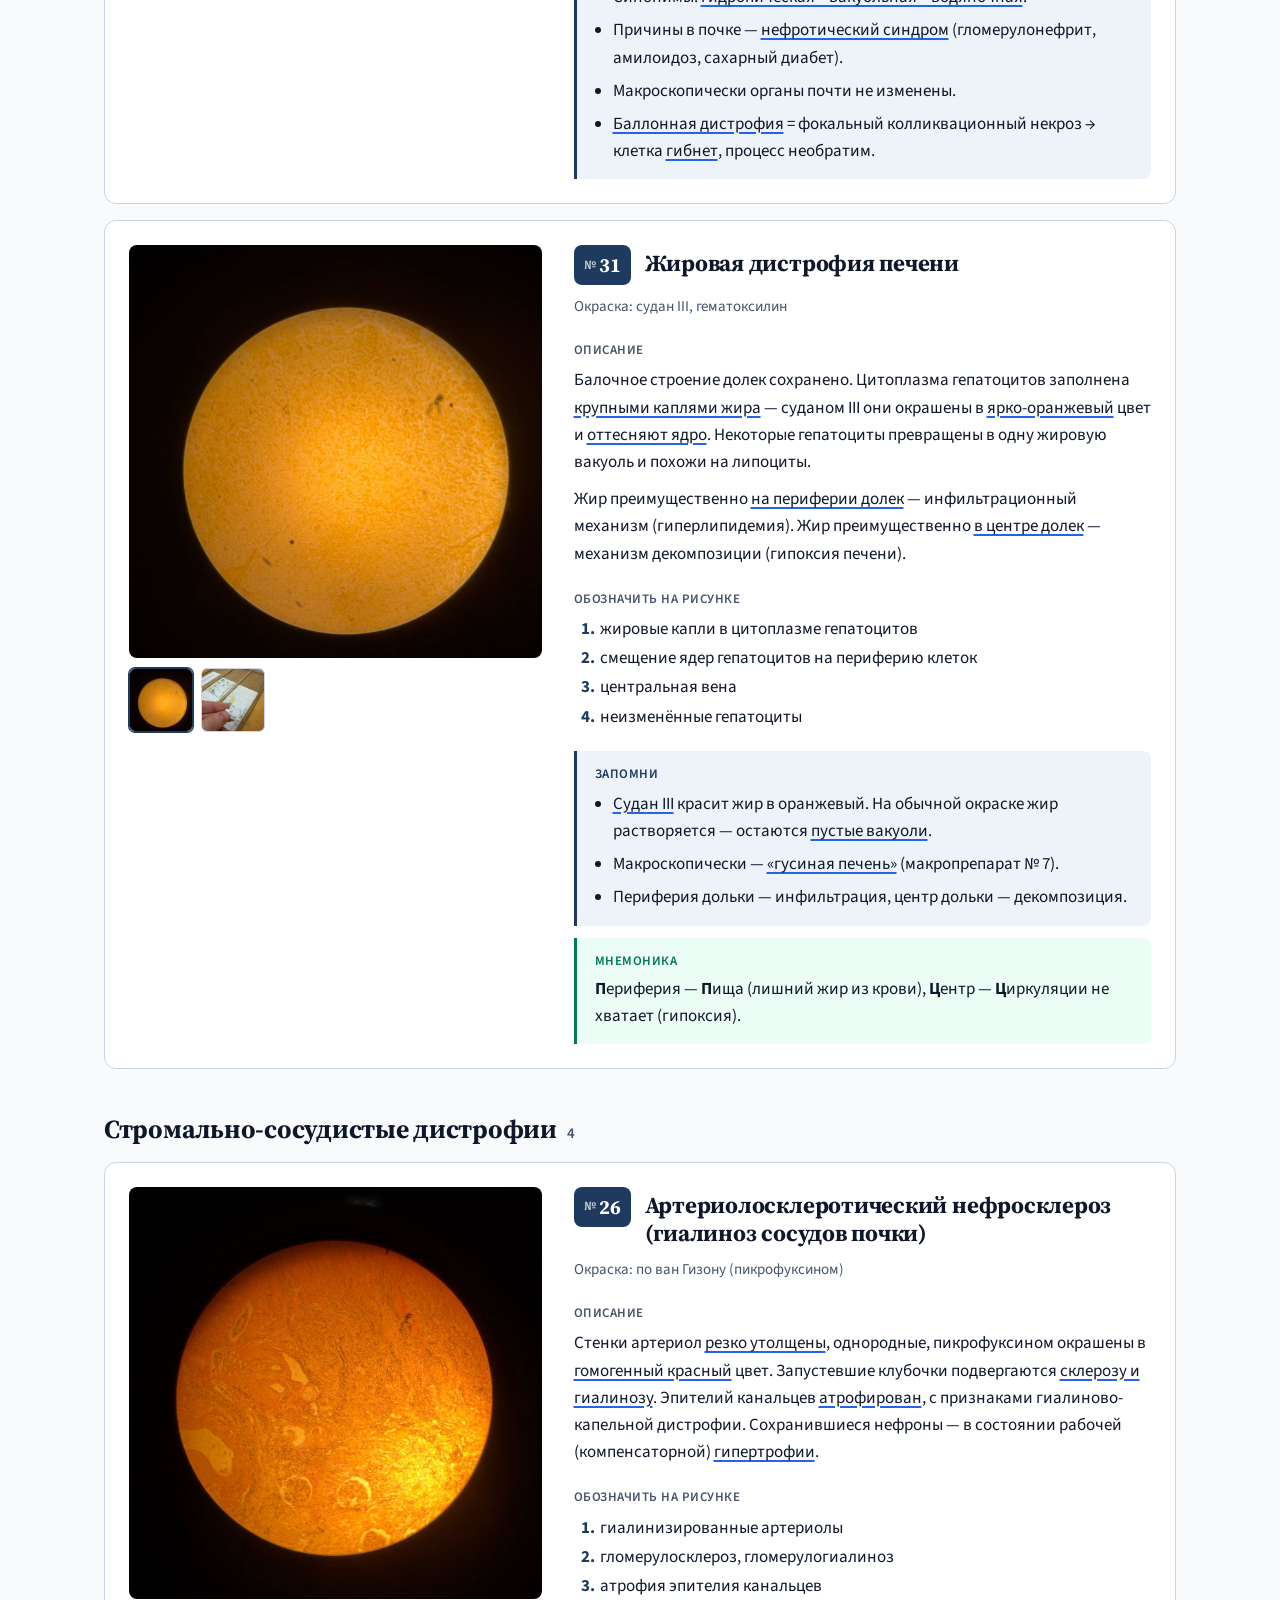
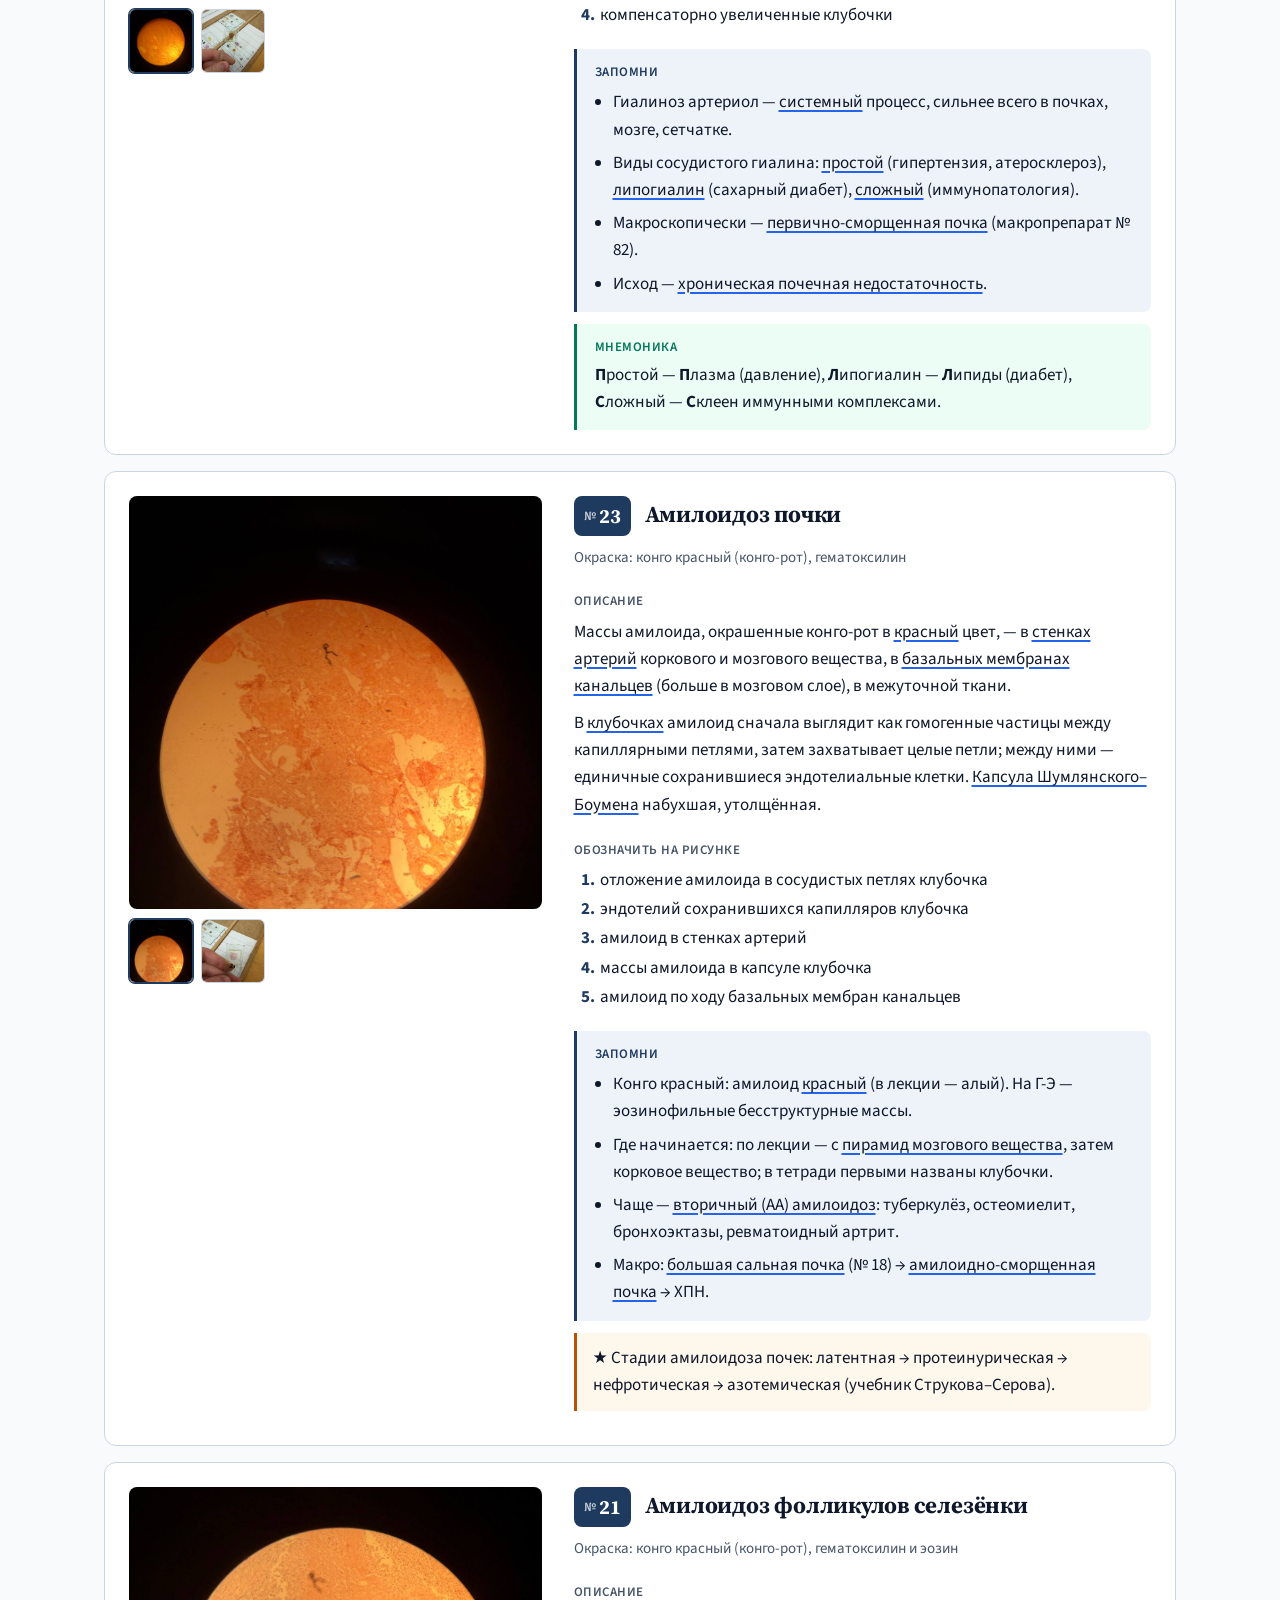
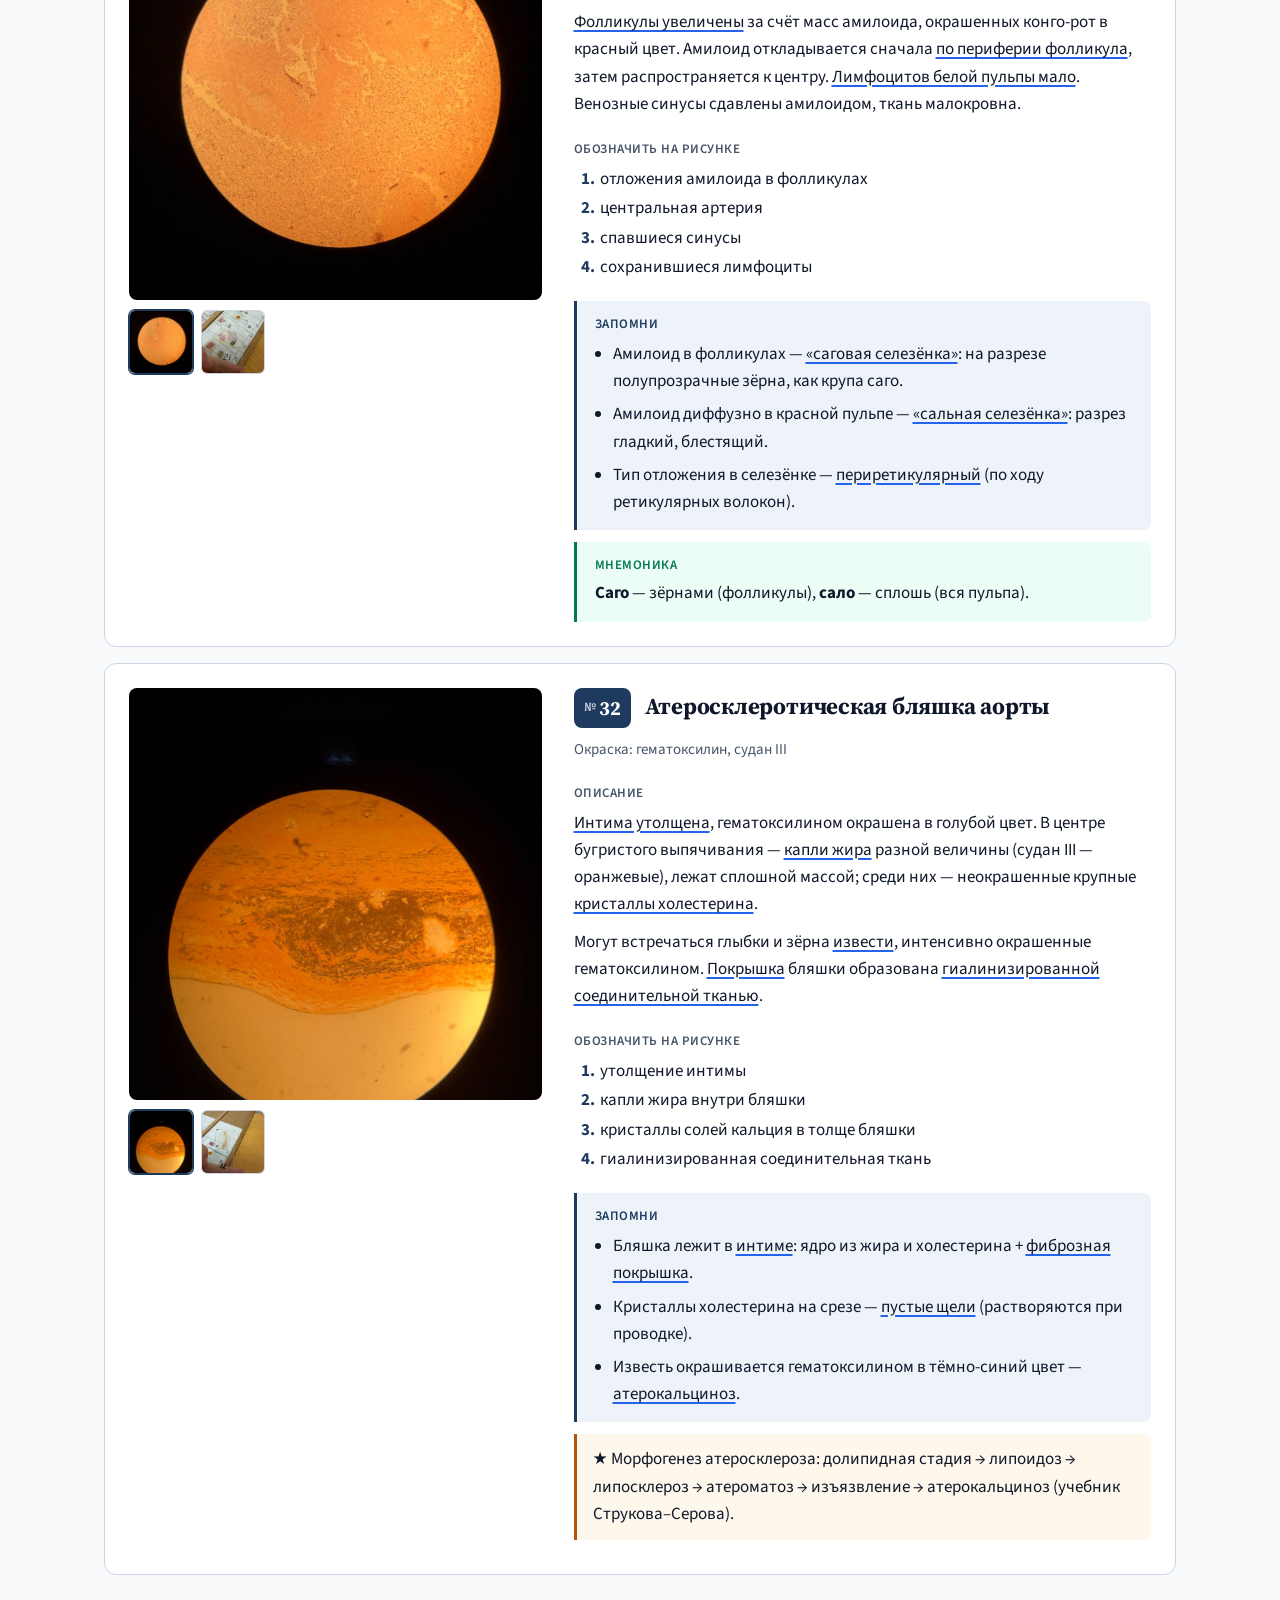
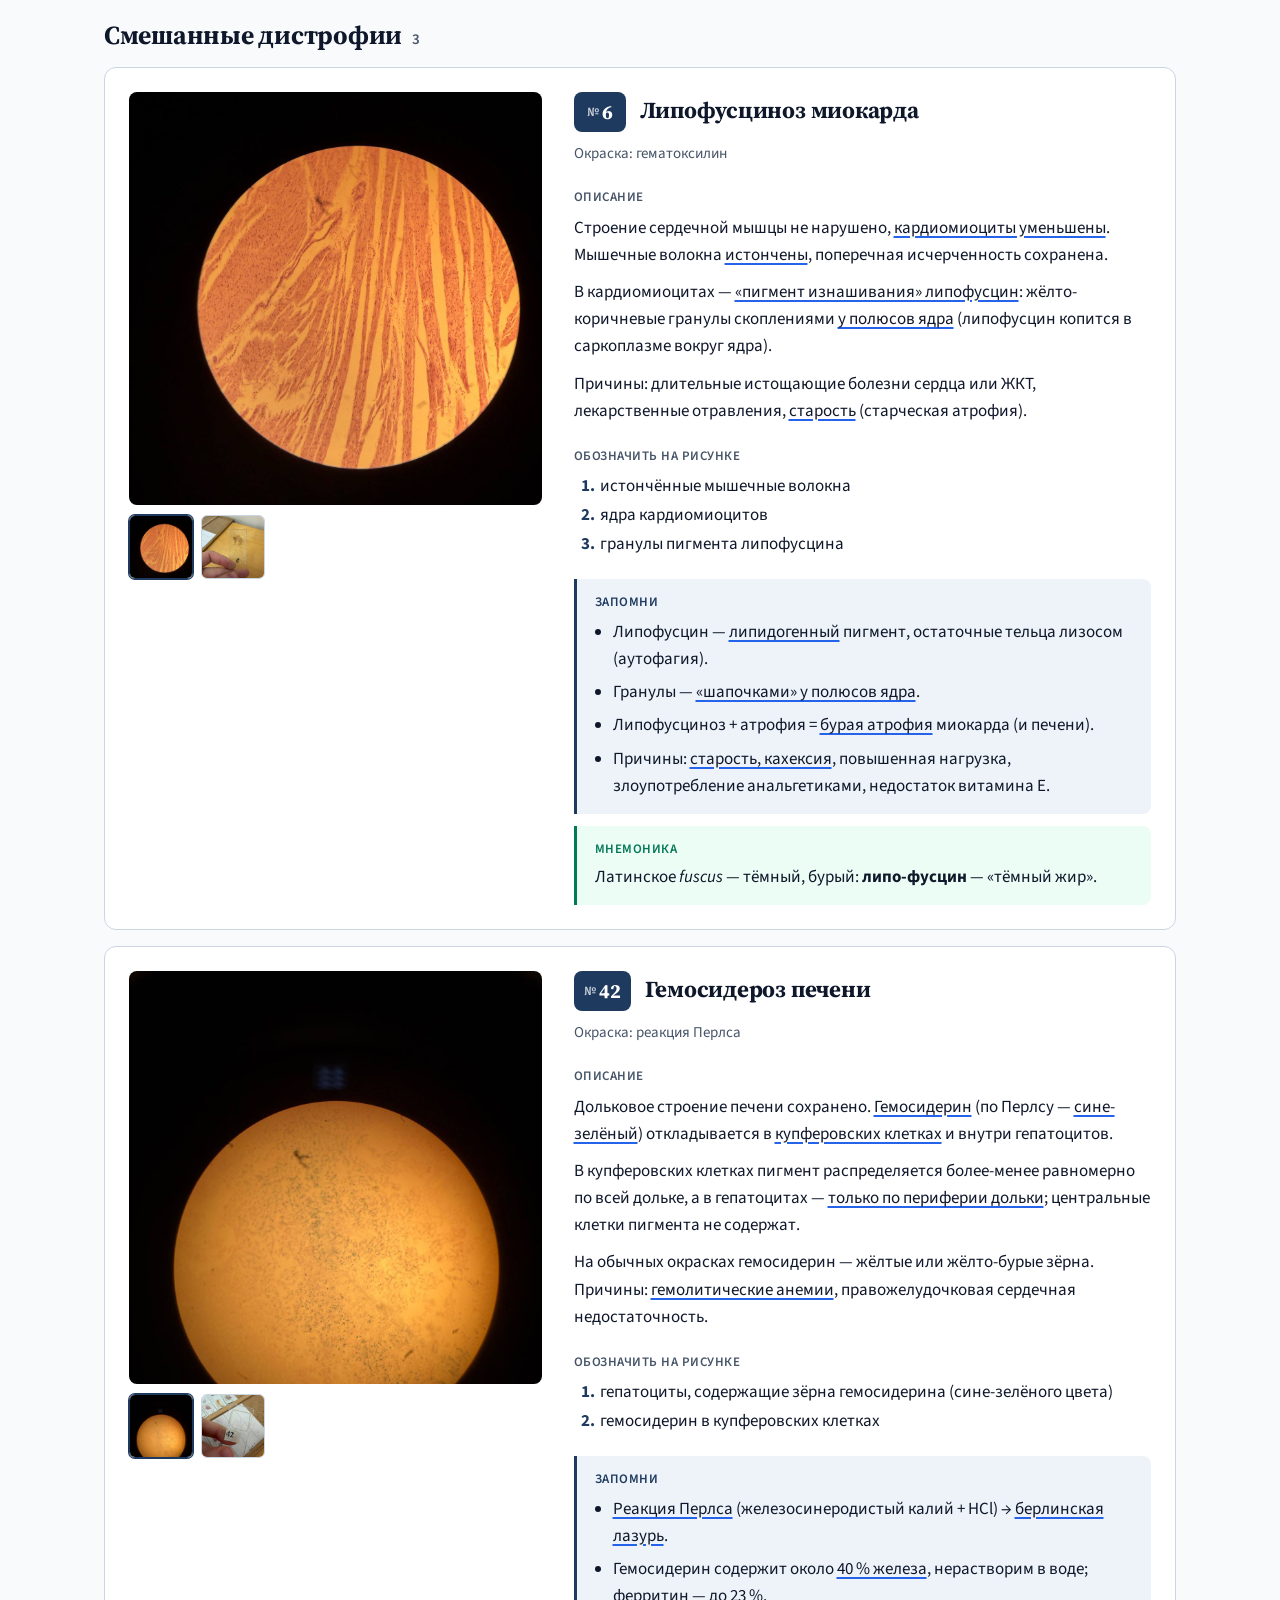
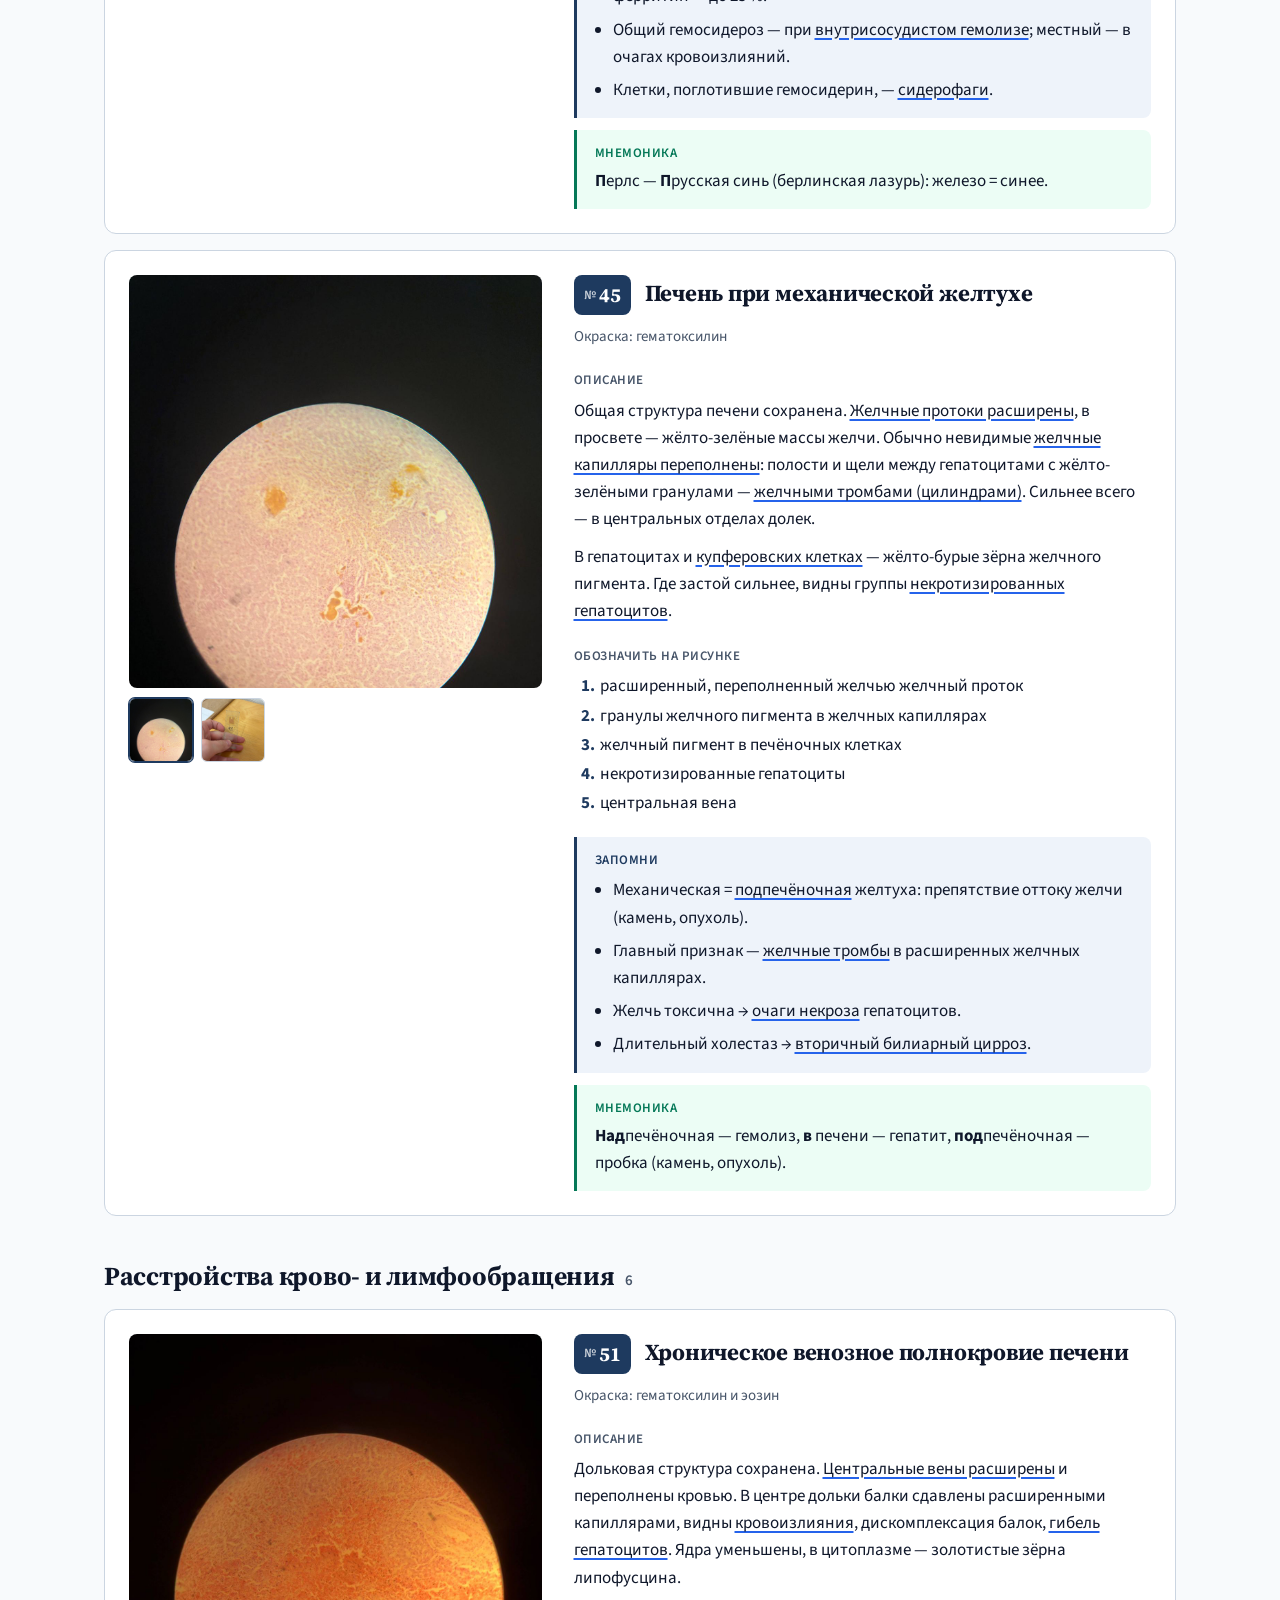
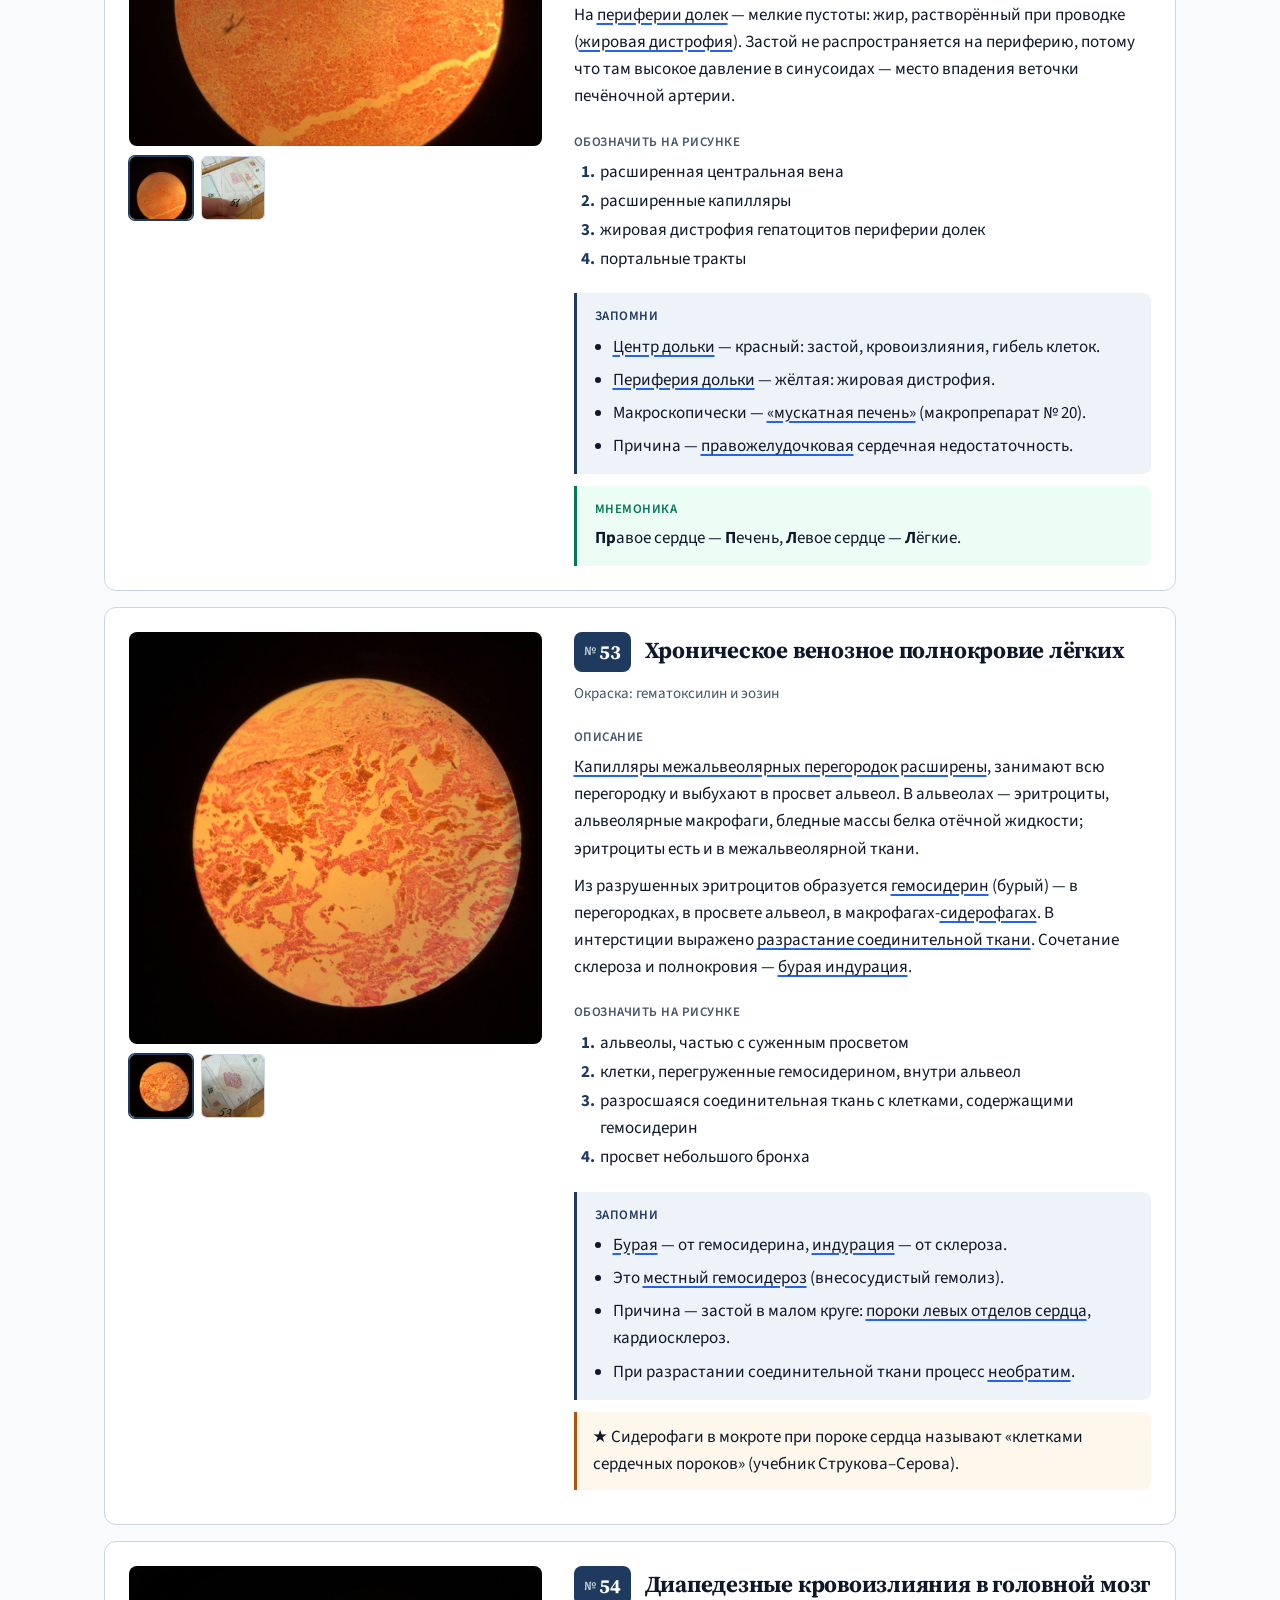
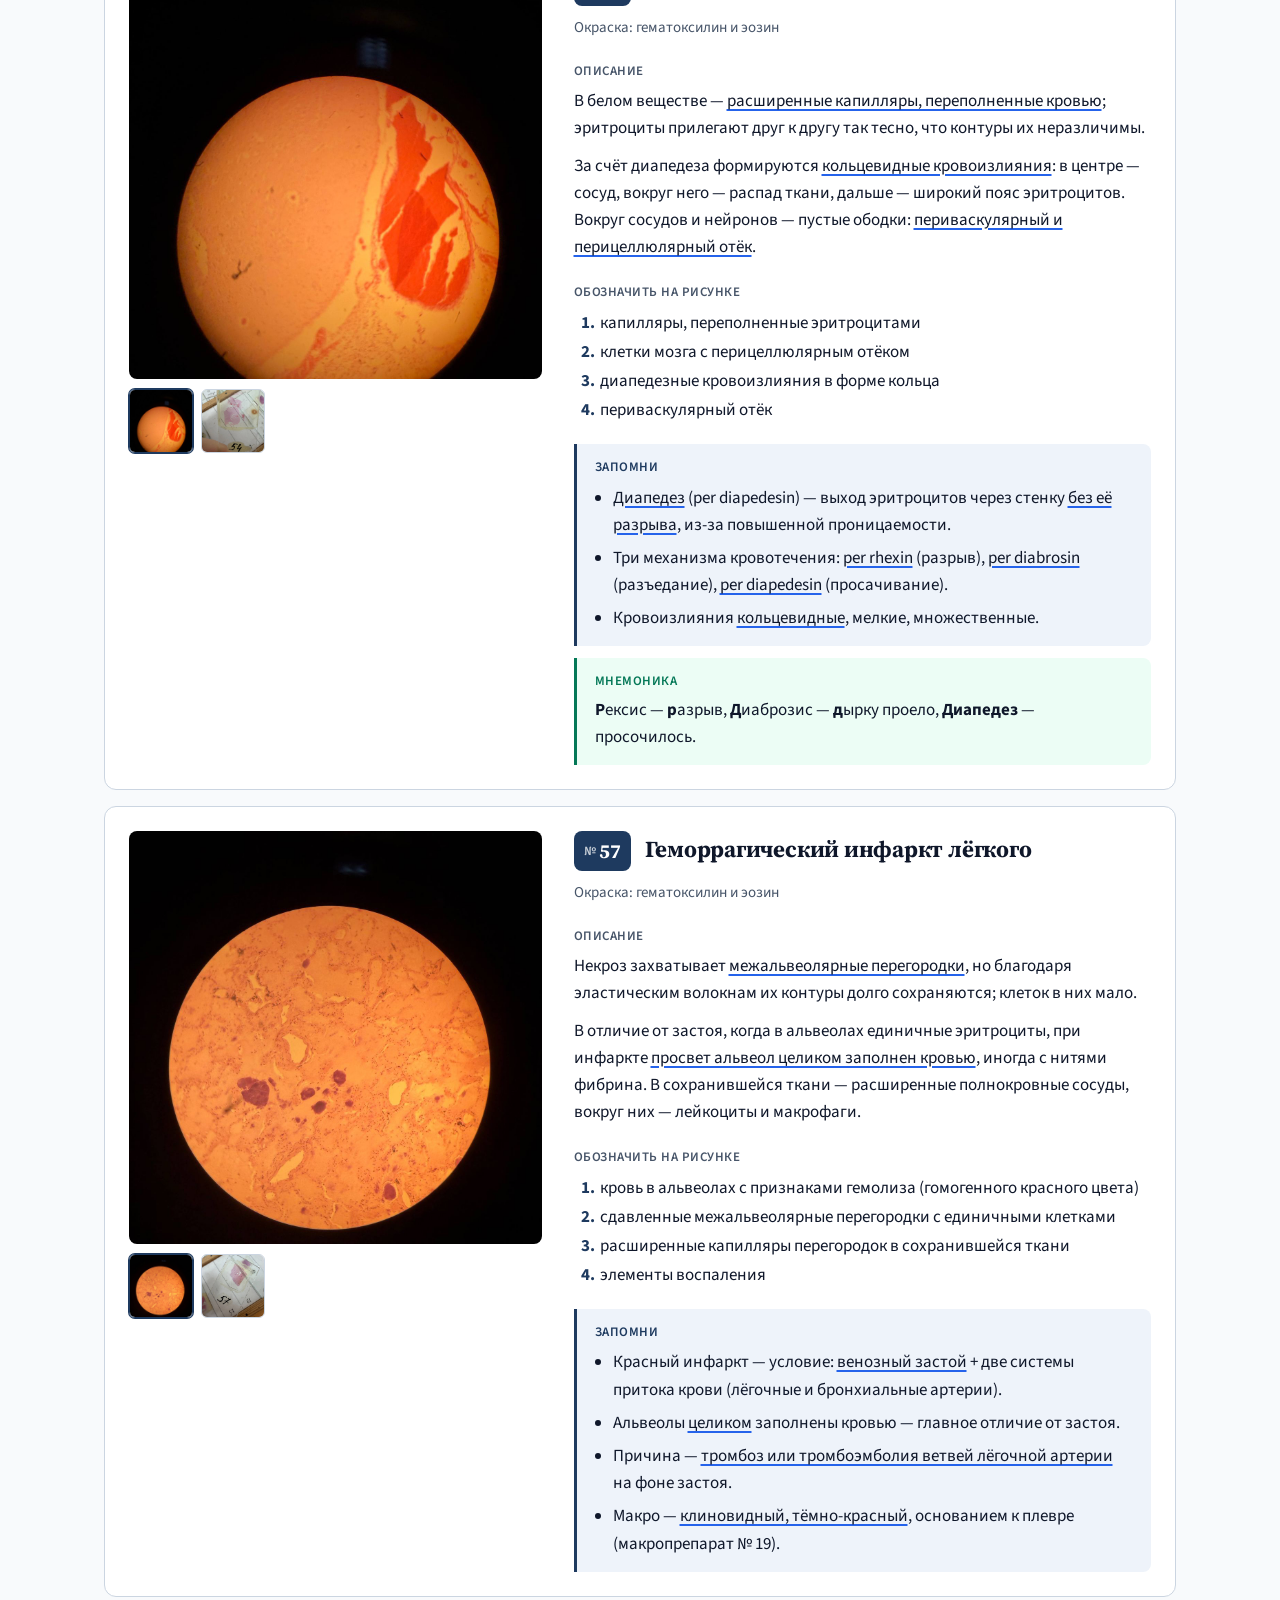
==== commit 2c49f958: "Свайп по фото, без строки про тетрадь, источники фото внизу; вёрстка на узких экранах - Фото в карто" ====
--- a/index.html
+++ b/index.html
@@ -36,7 +36,7 @@
   </div>
 </header>
 <main class="wrap">
-  <p class="legend"><span><u>Подчёркнуты</u> термины и признаки</span><span><span class="star">★</span> не из лекций и тетради, источник указан</span><span>Фото увеличивается по нажатию</span></p>
+  <p class="legend"><span><u>Подчёркнуты</u> термины и признаки</span><span><span class="star">★</span> не из лекций и тетради, источник указан</span><span>Фото листаются свайпом и увеличиваются по нажатию</span></p>
   <button class="btn other" id="other" type="button" hidden></button>
   <div id="list"></div>
   <p class="empty" id="empty" hidden></p>
--- a/assets/style.css
+++ b/assets/style.css
@@ -75,7 +75,11 @@
   color: var(--fg);
   font: 400 17px/1.6 var(--sans);
   -webkit-font-smoothing: antialiased;
-}
+  /* длинные слова вроде «Артериолосклеротический» на узком экране переносим, а не вылезаем за край */
+  overflow-wrap: break-word;
+}
+h1, h2, h3 { hyphens: auto; -webkit-hyphens: auto; }
+.prep-head > h3, .qa-q > span:last-child { min-width: 0; }
 img { max-width: 100%; display: block; }
 a { color: var(--term); text-underline-offset: 3px; }
 button, input { font: inherit; color: inherit; }
@@ -206,7 +210,14 @@
   border: 1px solid var(--border); transition: border-color var(--ease);
 }
 .thumbs img:hover { border-color: var(--primary); }
-.photo-credit { font-size: 14px; line-height: 1.5; color: var(--muted-fg); }
+.thumbs img.cur { border-color: var(--primary); box-shadow: 0 0 0 1px var(--primary); }
+/* главное фото листается свайпом вбок, вертикальная прокрутка страницы остаётся */
+.prep-photos .main { touch-action: pan-y; user-select: none; -webkit-user-drag: none; }
+.photo-credit, .photo-note { font-size: 14px; line-height: 1.5; color: var(--muted-fg); }
+.credits { margin: 40px 0 0; font-size: 14px; line-height: 1.5; color: var(--muted-fg); }
+.credits summary { cursor: pointer; font-weight: 600; color: var(--fg); padding: 10px 0; }
+.credits ul { margin: 4px 0 0; padding-left: 20px; }
+.credits li + li { margin-top: 4px; }
 .nophoto {
   aspect-ratio: 1 / 1; border: 1px dashed var(--border); border-radius: var(--radius);
   display: grid; place-items: center; color: var(--muted-fg); padding: 16px; text-align: center;
@@ -258,6 +269,11 @@
 .quiz .prep:not(.open) .name-hidden::after { content: "Что это за препарат?"; color: var(--muted-fg); }
 .quiz .prep:not(.open) h3 .name { display: none; }
 .quiz .prep:not(.open) .meta { display: none; }
+/* подписи к фото часто называют процесс — до ответа их не показываем */
+.quiz .prep:not(.open) .photo-note { display: none; }
+.nophoto .short { display: none; }
+.quiz .prep:not(.open) .nophoto .short { display: inline; }
+.quiz .prep:not(.open) .nophoto .full { display: none; }
 
 /* ---------- вопросы ---------- */
 .qa-layout { display: grid; grid-template-columns: 236px minmax(0, 1fr); gap: 48px; }
@@ -308,8 +324,10 @@
   display: none; touch-action: none;
 }
 .lb.on { display: block; }
+/* фото — между кнопкой «Закрыть» (64px сверху) и нижней панелью; её высоту (--bar) задаёт app.js */
 .lb img {
-  position: absolute; top: 50%; left: 50%; max-width: 96vw; max-height: 84vh;
+  position: absolute; left: 50%; top: calc((64px + 100% - var(--bar, 76px)) / 2);
+  max-width: 96vw; max-height: calc(100% - 64px - var(--bar, 76px) - 8px);
   transform-origin: center; user-select: none; -webkit-user-drag: none; cursor: grab;
 }
 .lb-bar {
@@ -360,7 +378,17 @@
   .qa { padding: 16px; border-radius: var(--radius); }
   .qa-q { font-size: 18px; gap: 10px; }
   .quiz .qa .reveal { margin-left: 0; }
-  .qa-body table { display: block; overflow-x: auto; }
+  /* таблица не влезает в телефон — каждая строка становится плашкой, название колонки над значением */
+  .qa-body table, .qa-body tbody, .qa-body tr, .qa-body td { display: block; }
+  .qa-body thead { display: none; }
+  .qa-body tr { border: 1px solid var(--border); border-radius: var(--radius); overflow: hidden; }
+  .qa-body tr + tr { margin-top: 8px; }
+  .qa-body td { border: 0; padding: 8px 12px; }
+  .qa-body td + td { border-top: 1px solid var(--border); }
+  .qa-body td:first-child { background: var(--muted); font-weight: 600; }
+  .qa-body td[data-label]::before {
+    content: attr(data-label); display: block; font-size: 13px; font-weight: 600; color: var(--muted-fg);
+  }
   .prep, .qa, section[id] { scroll-margin-top: 12px; }
   .search-wrap { flex-basis: 120px; }
   .legend { font-size: 14px; gap: 2px 14px; }
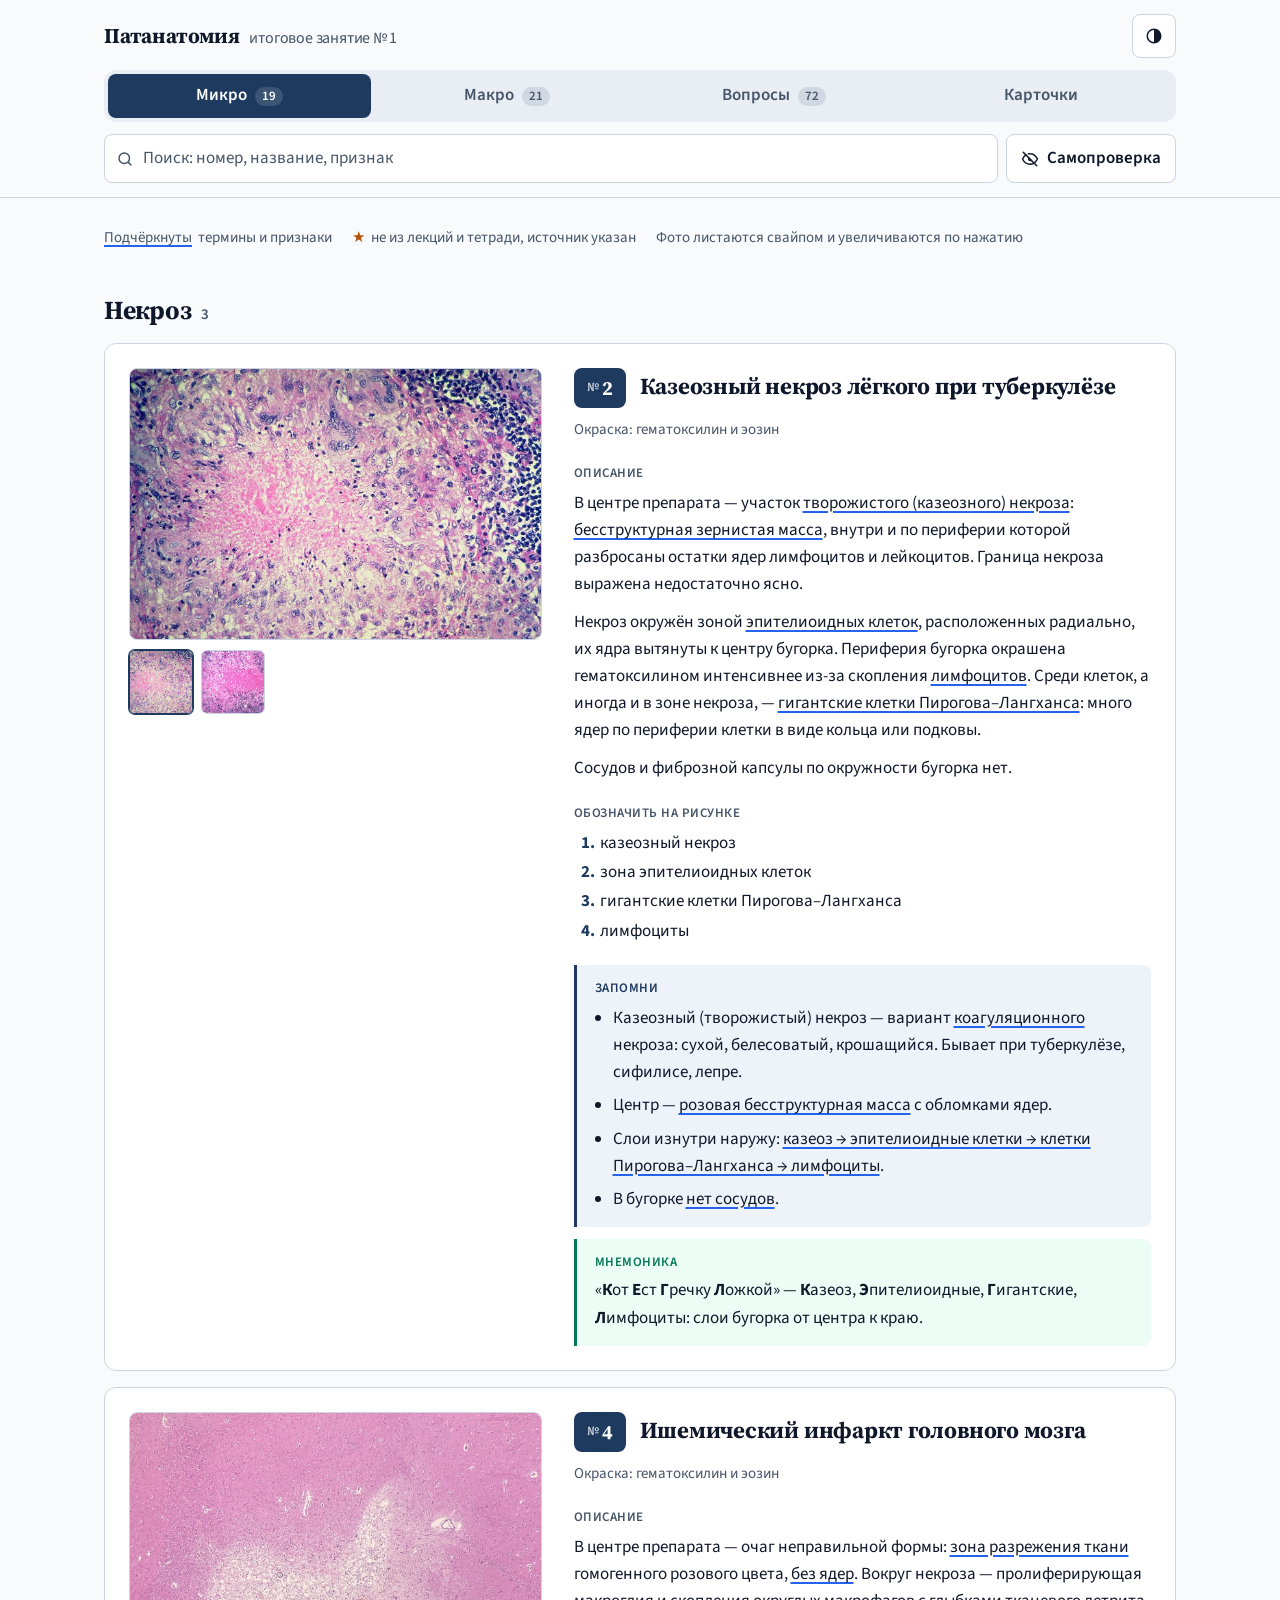
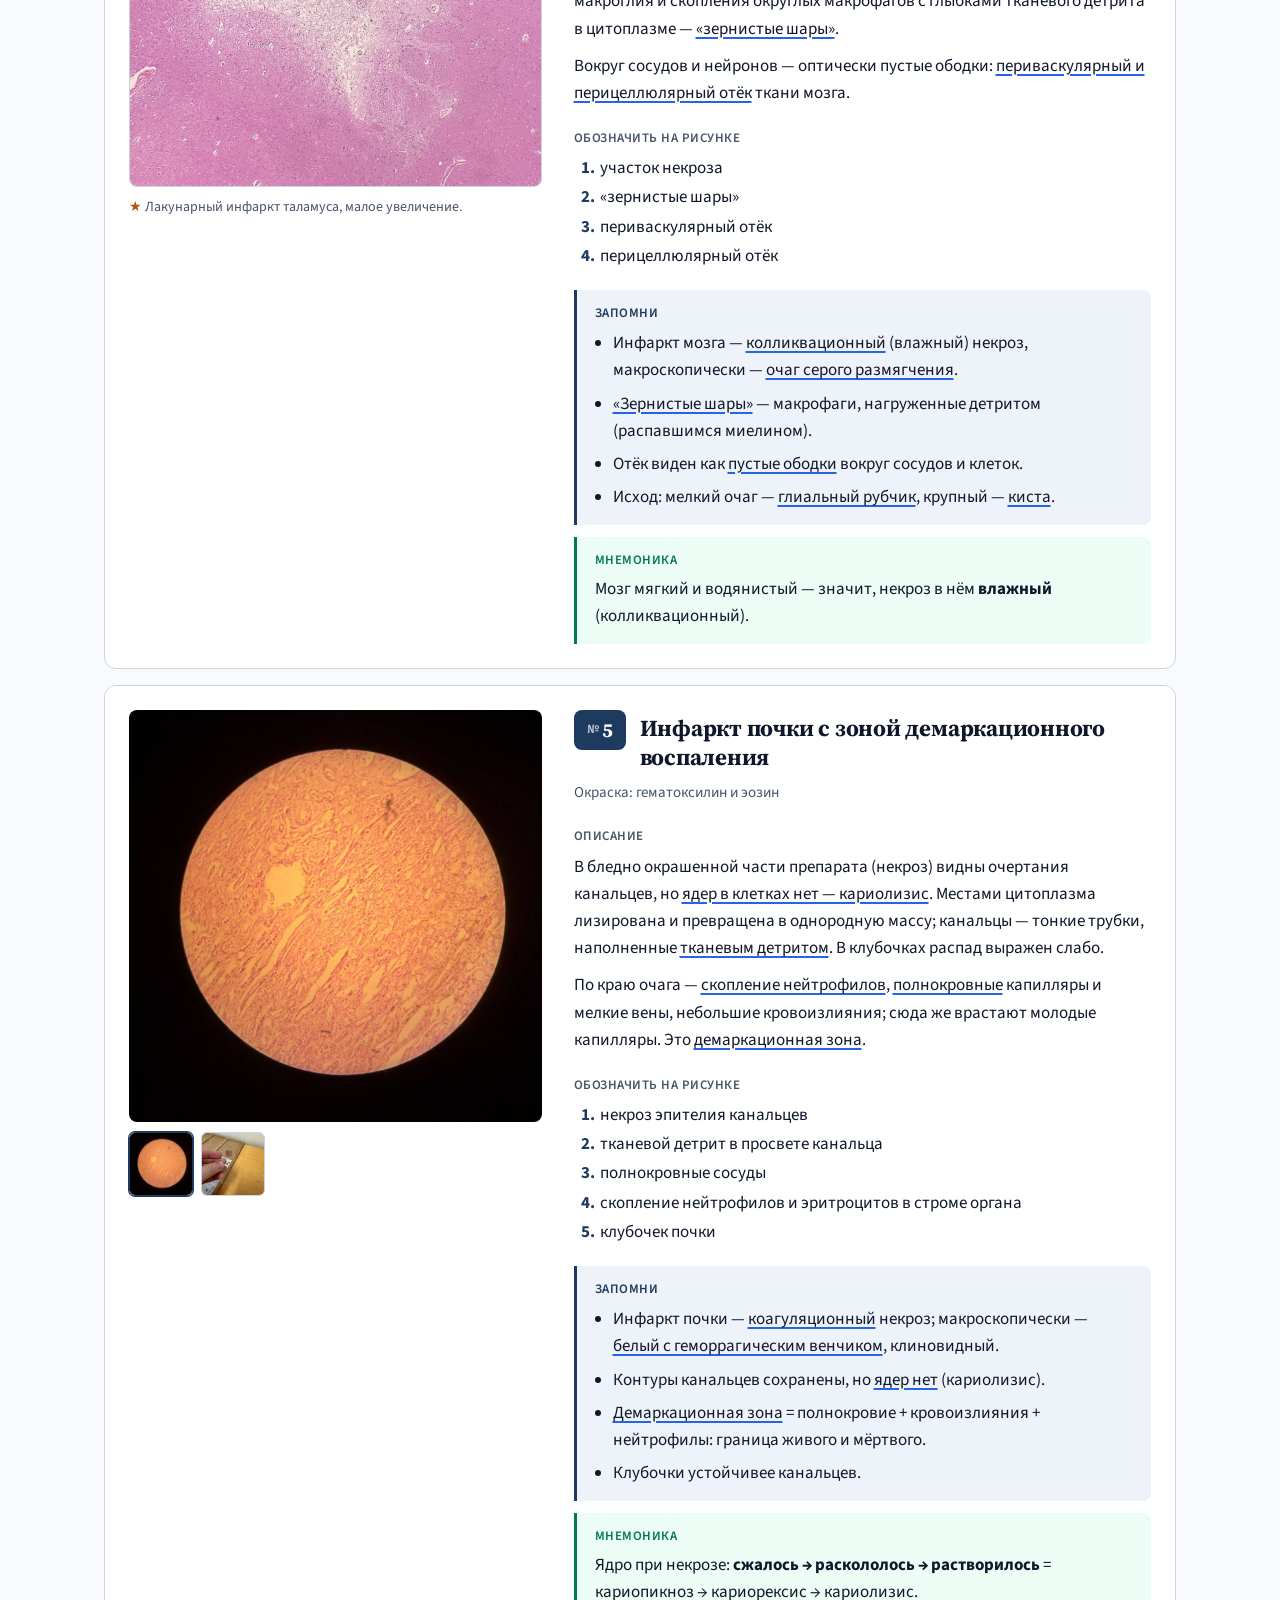
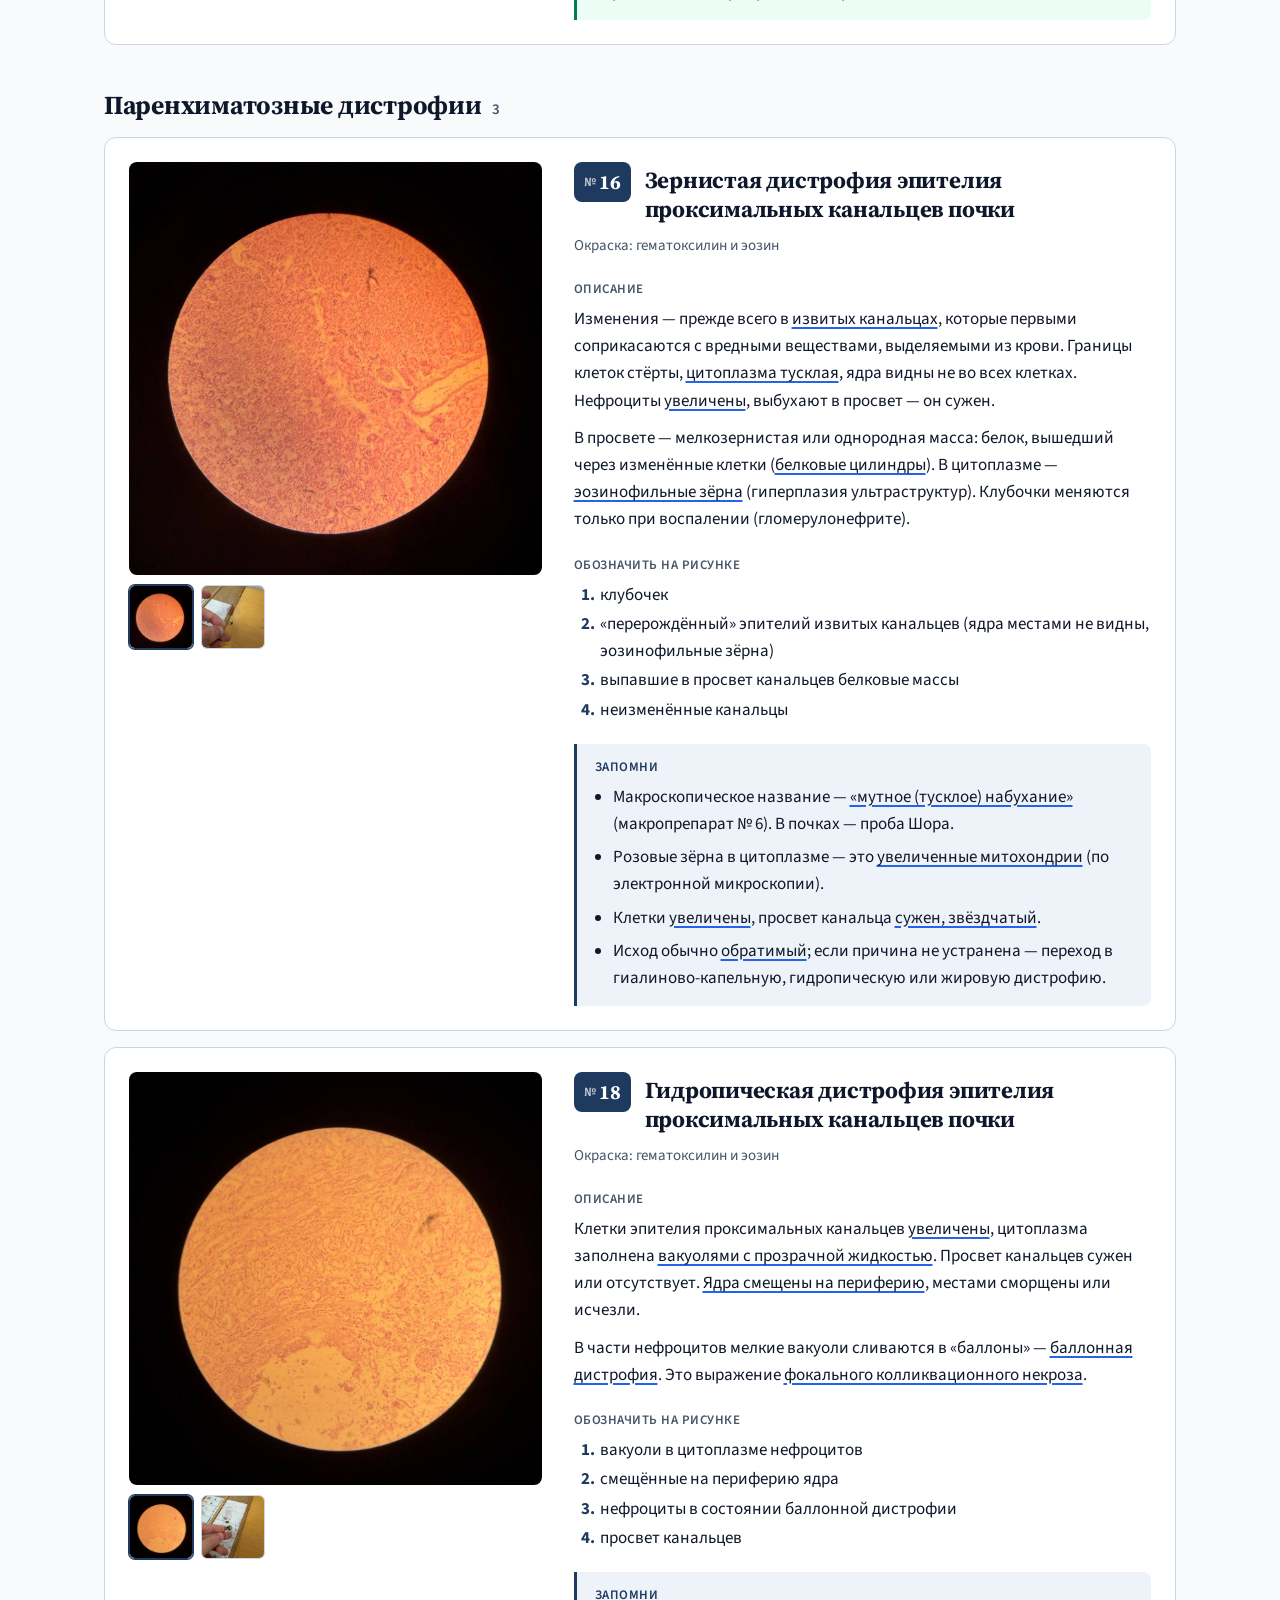
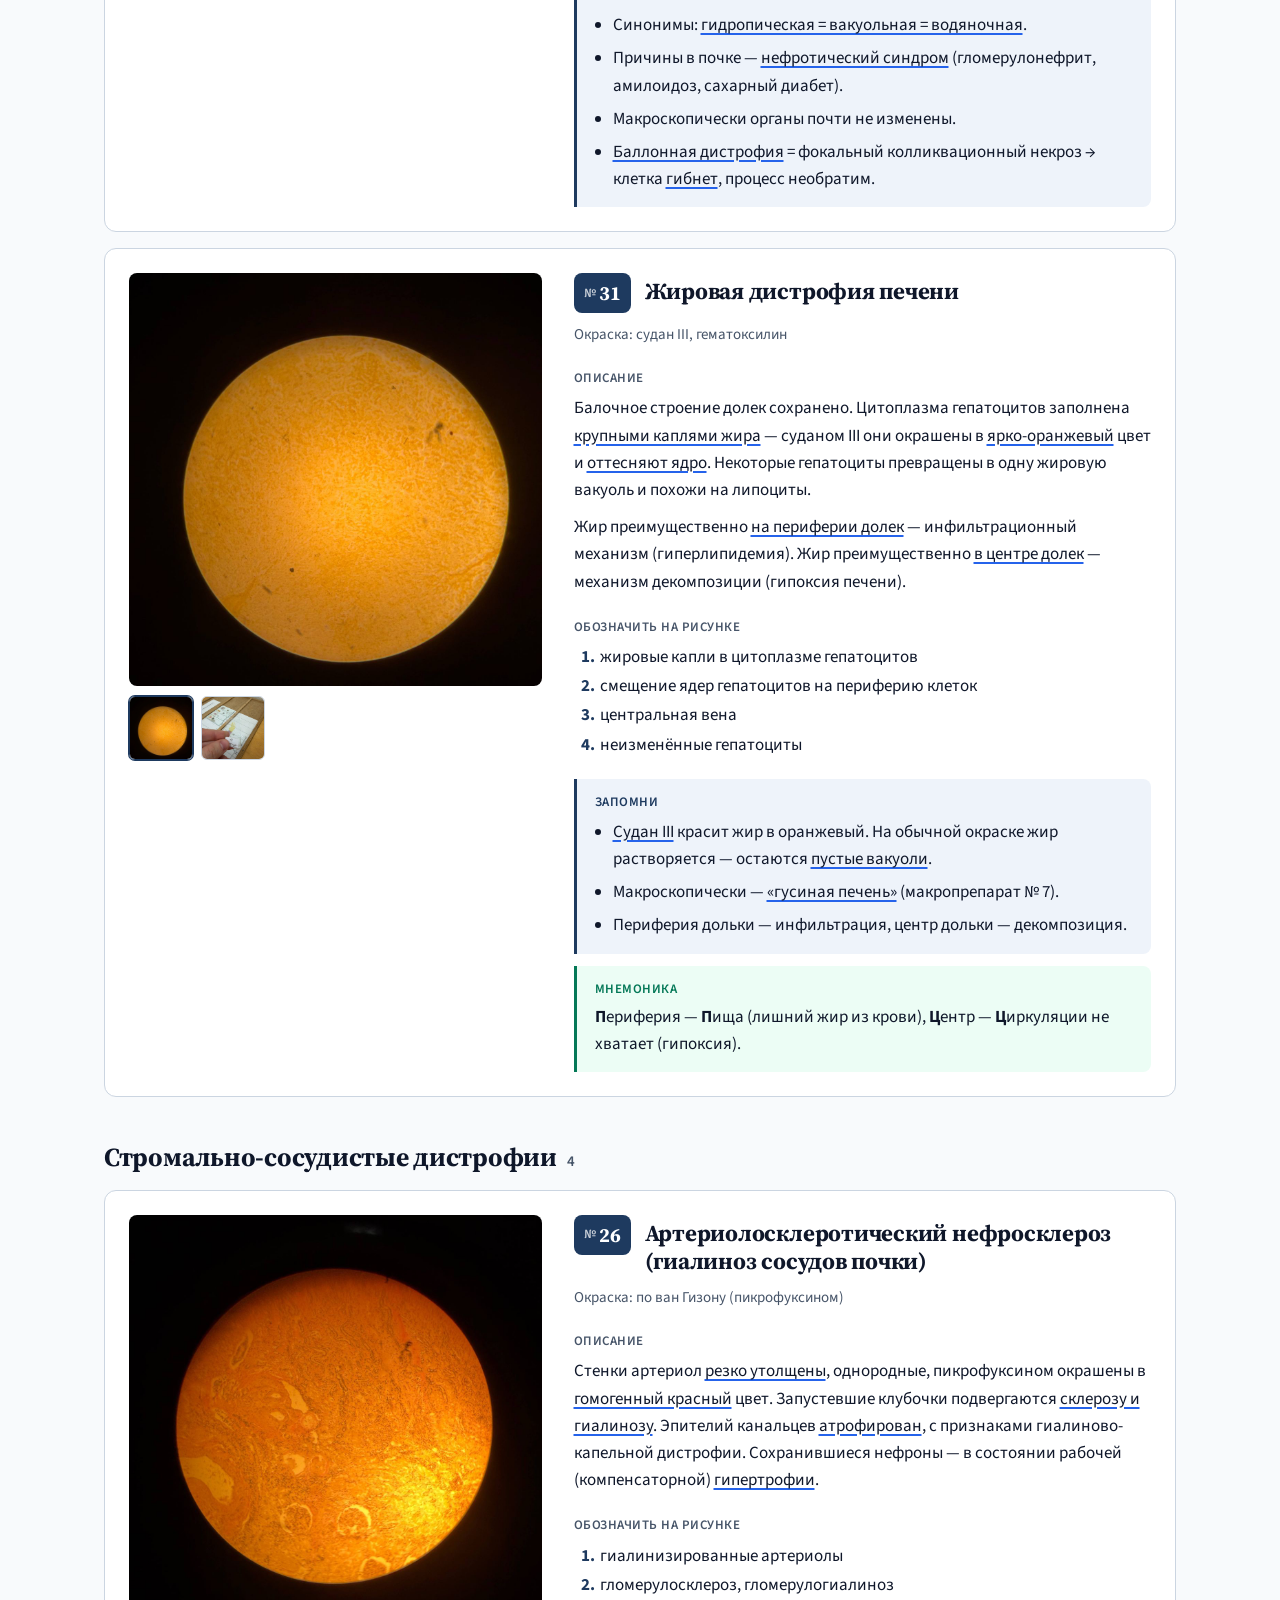
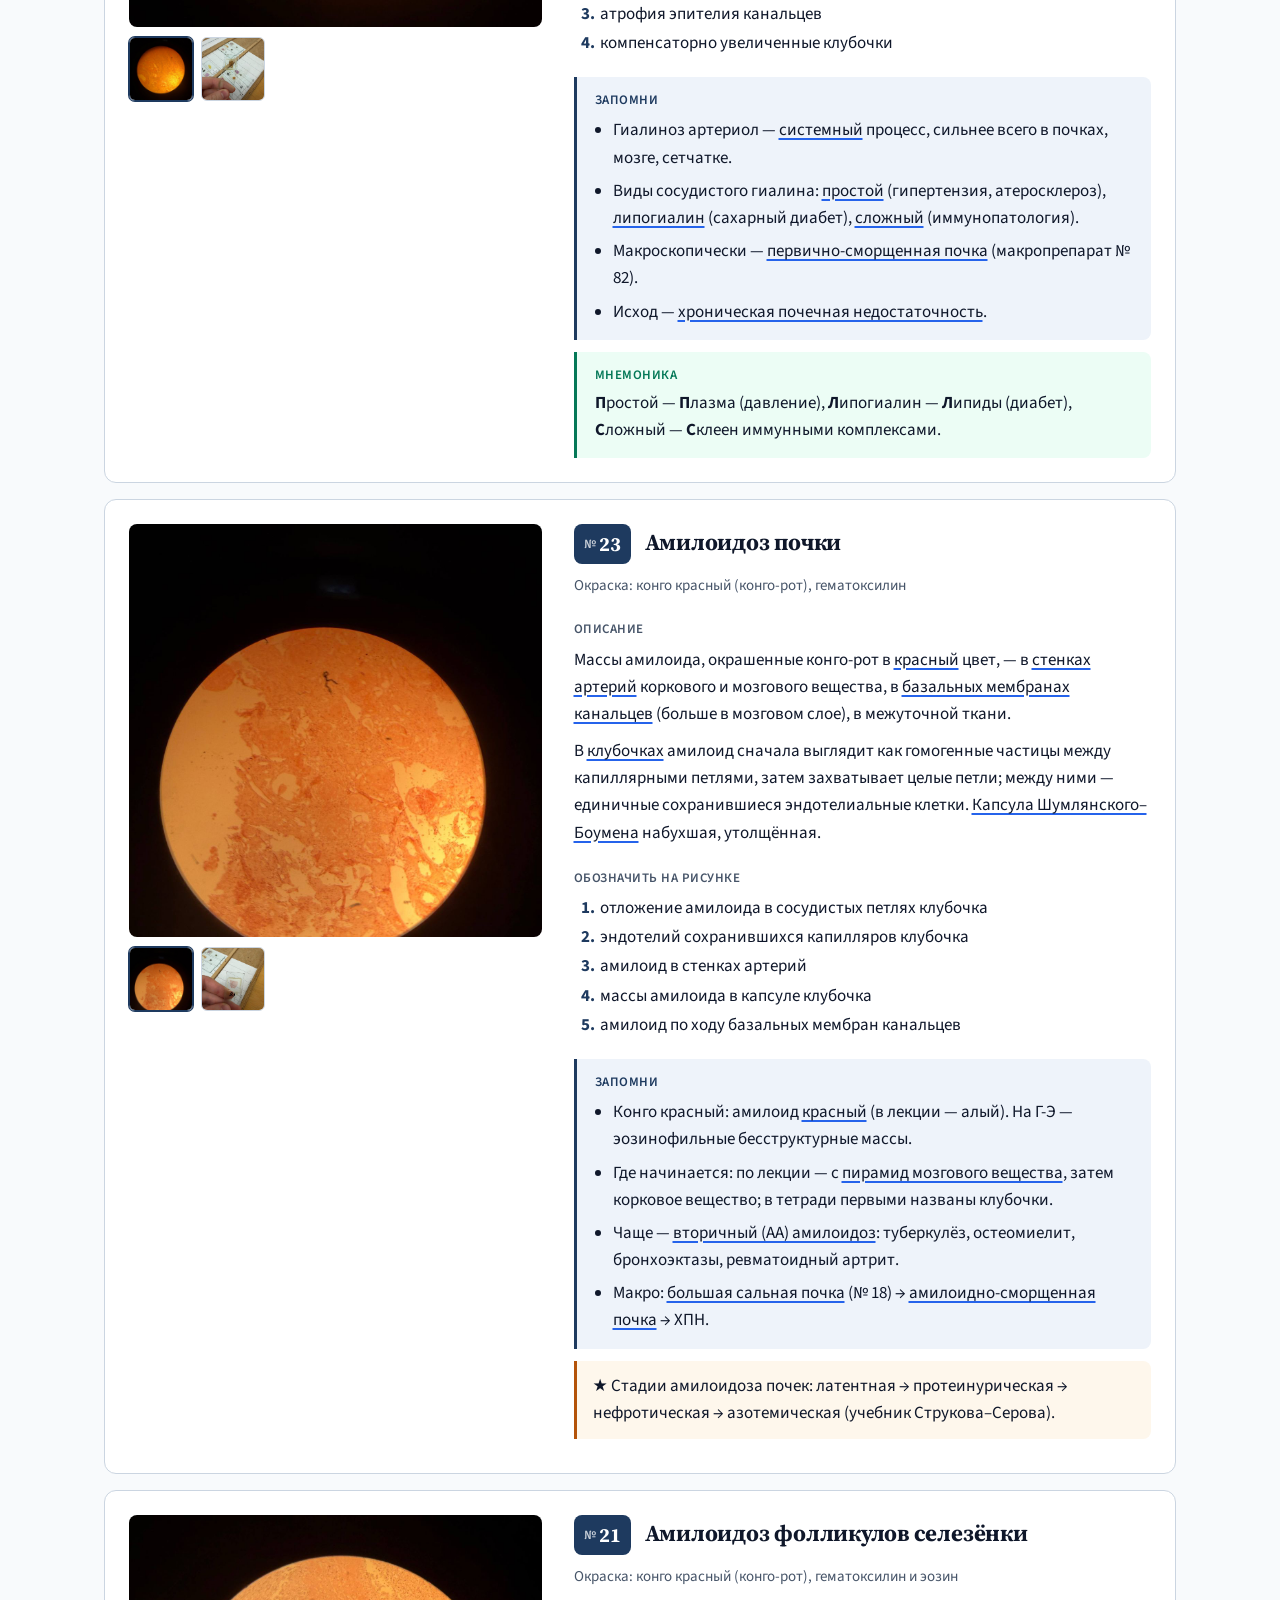
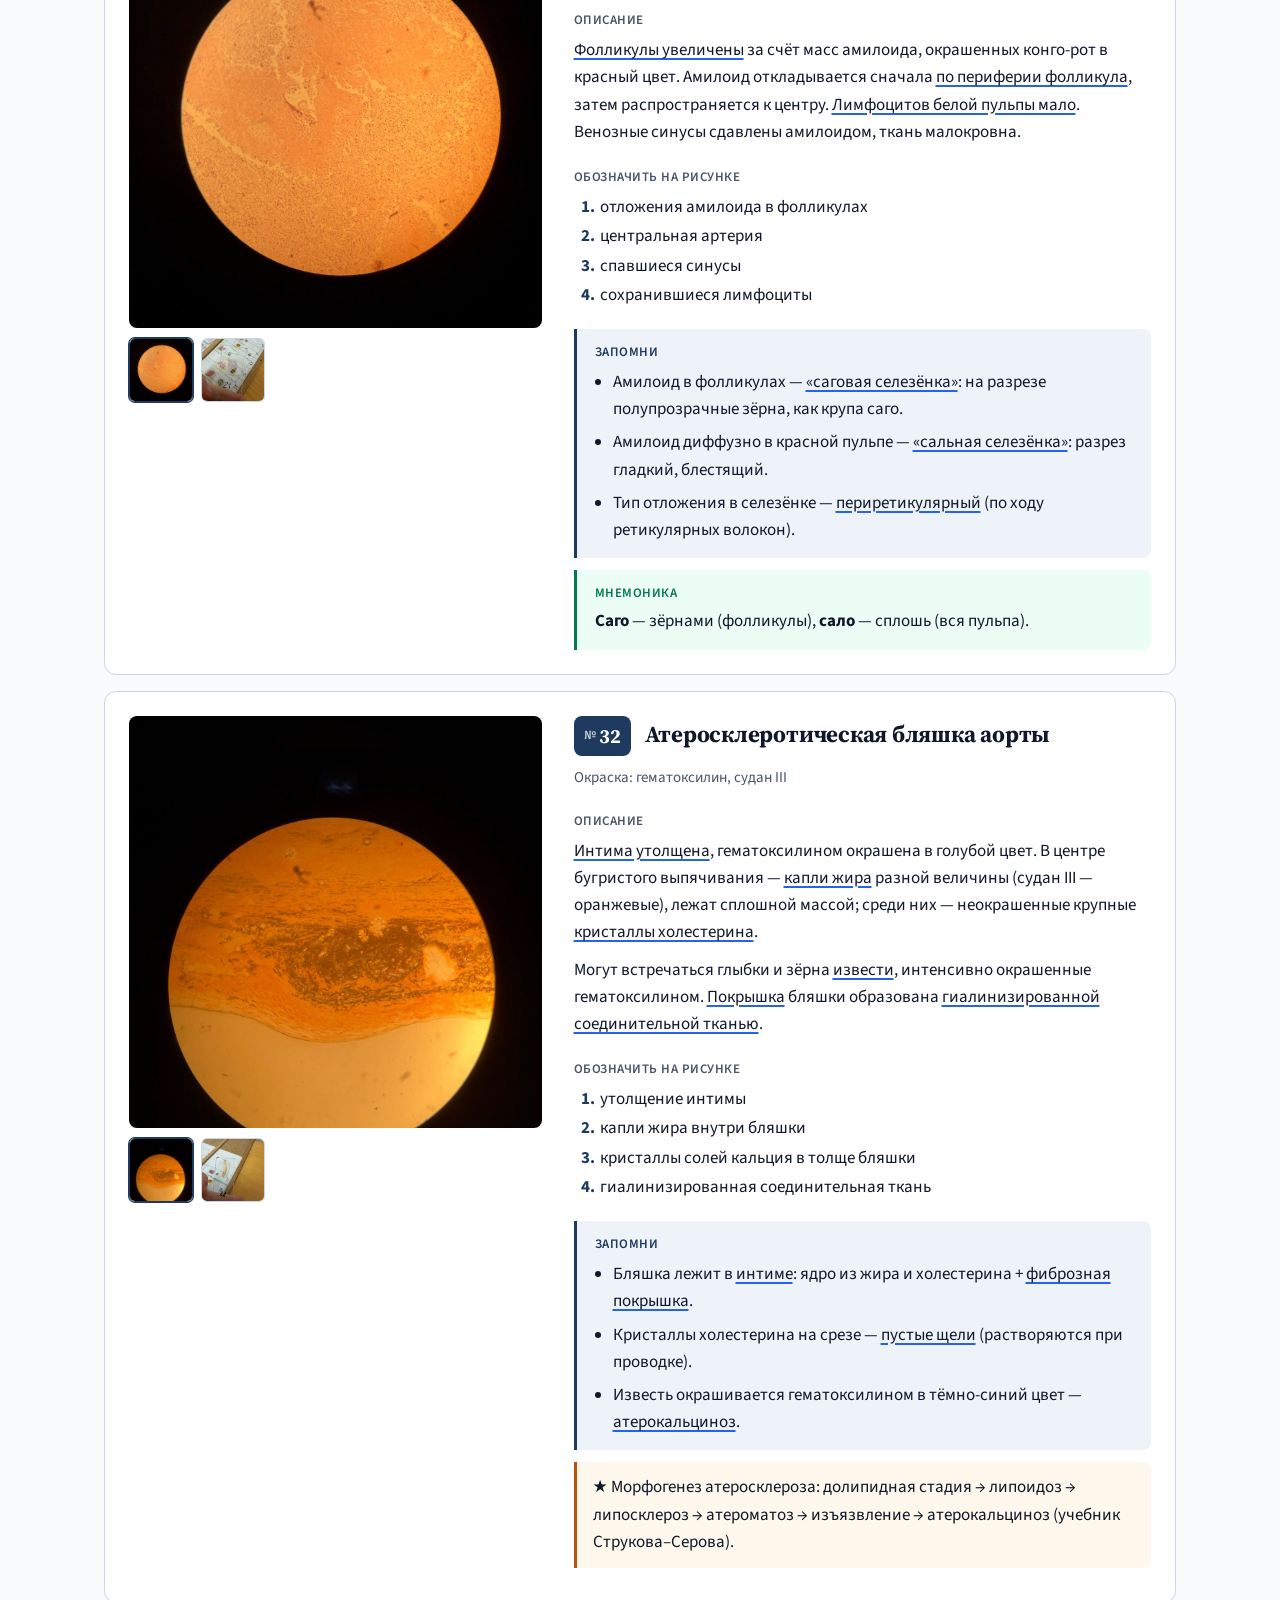
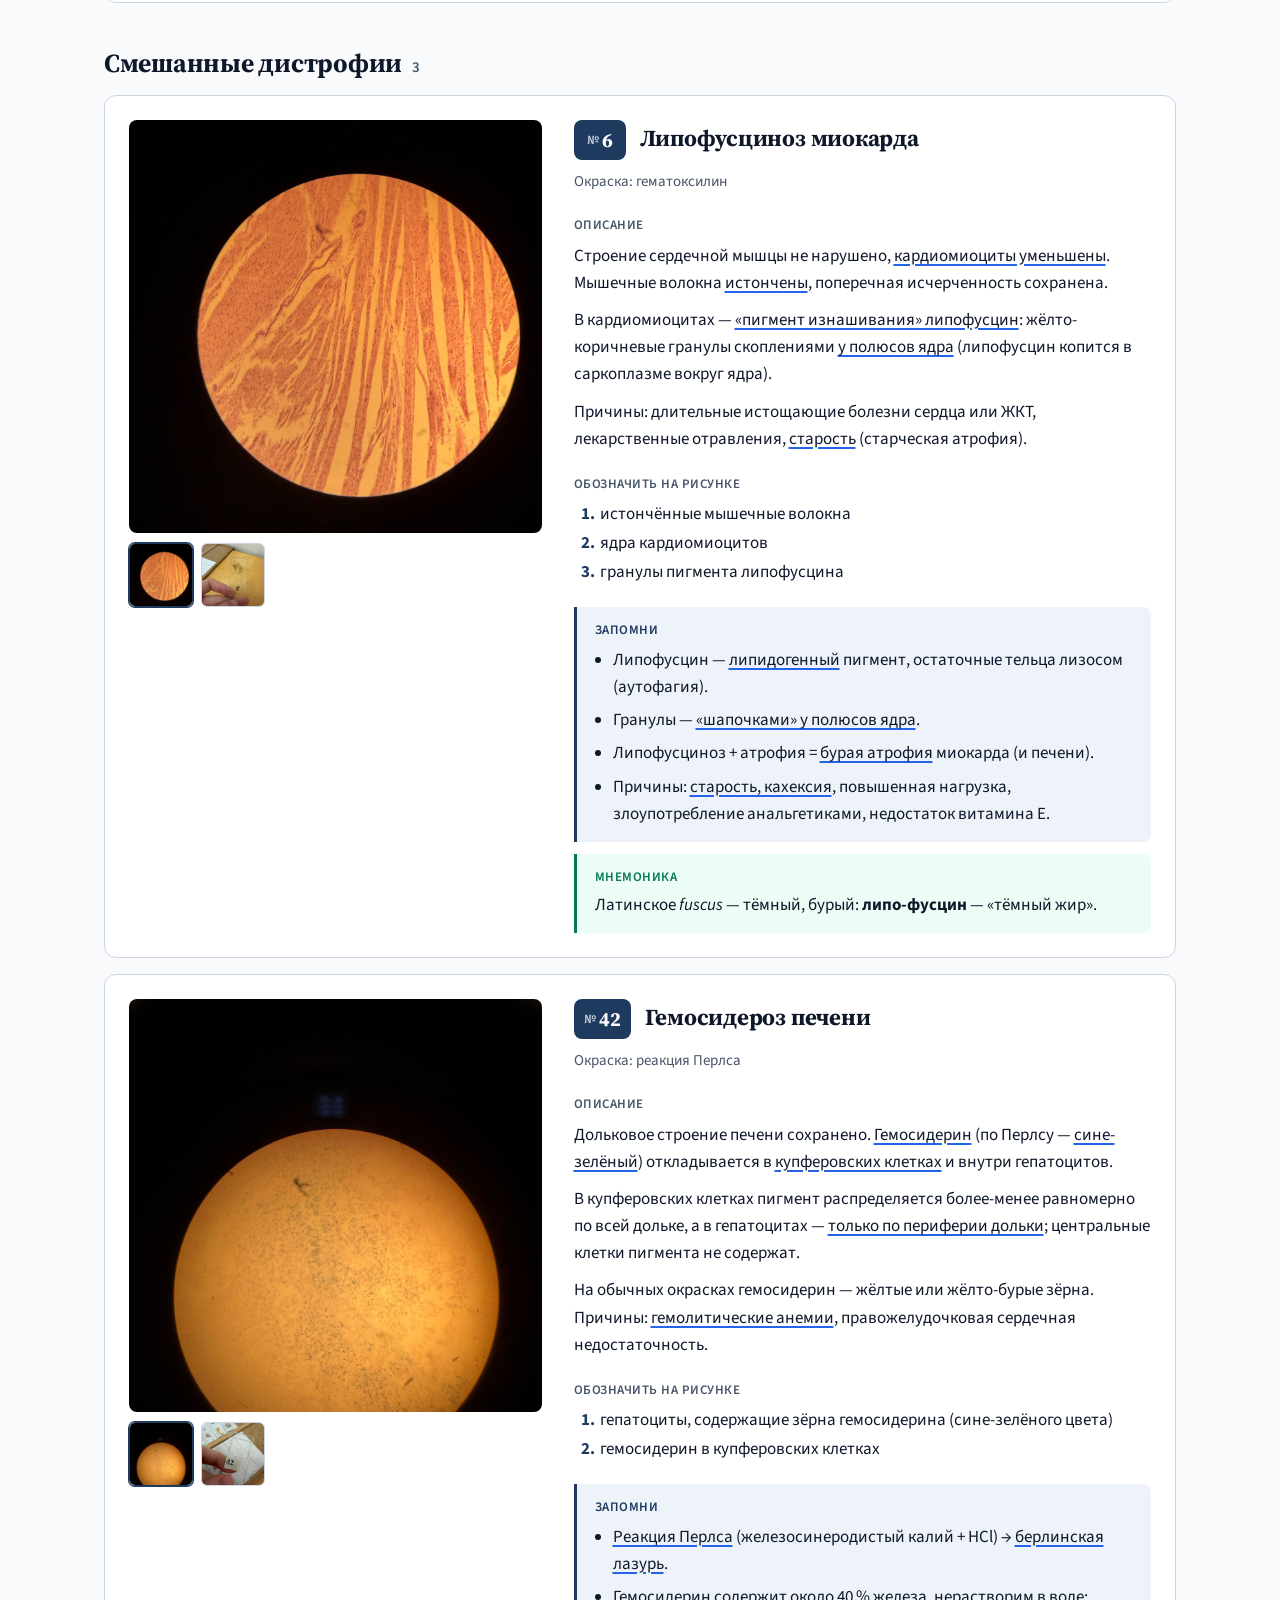
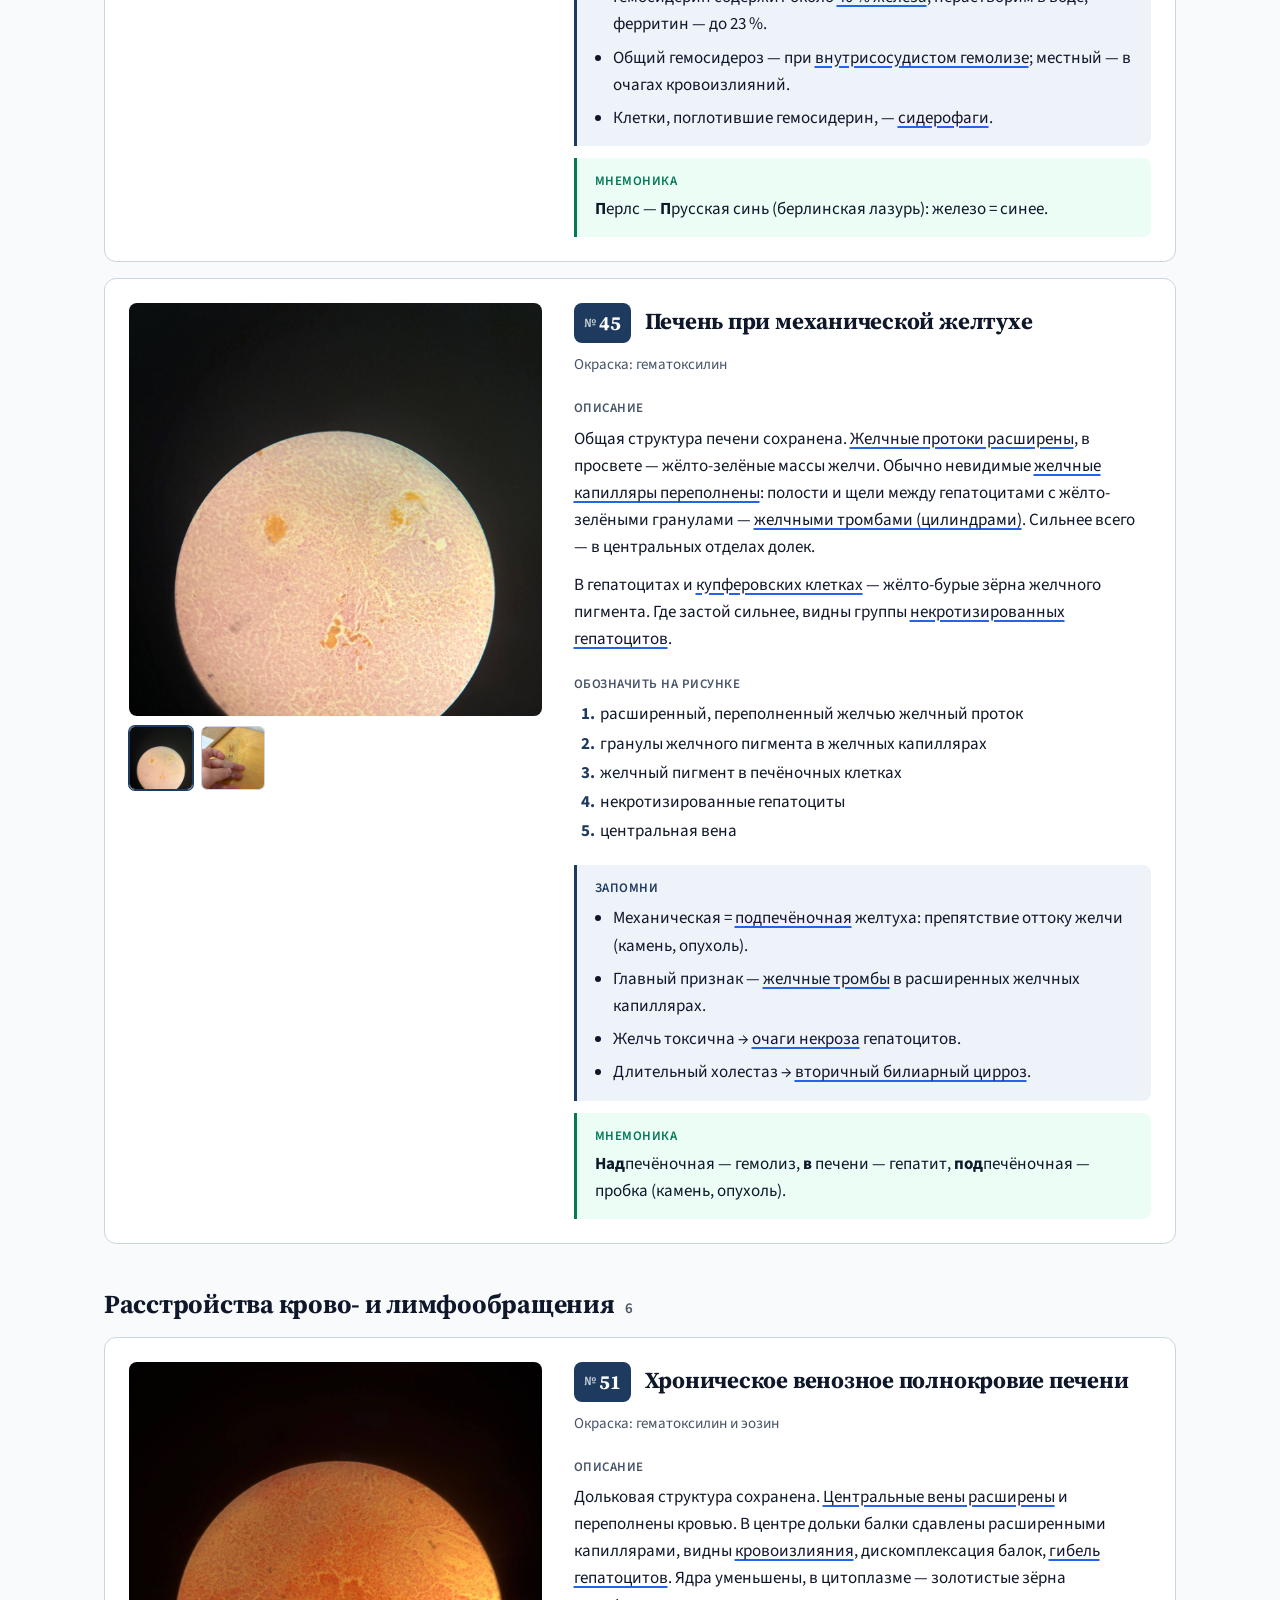
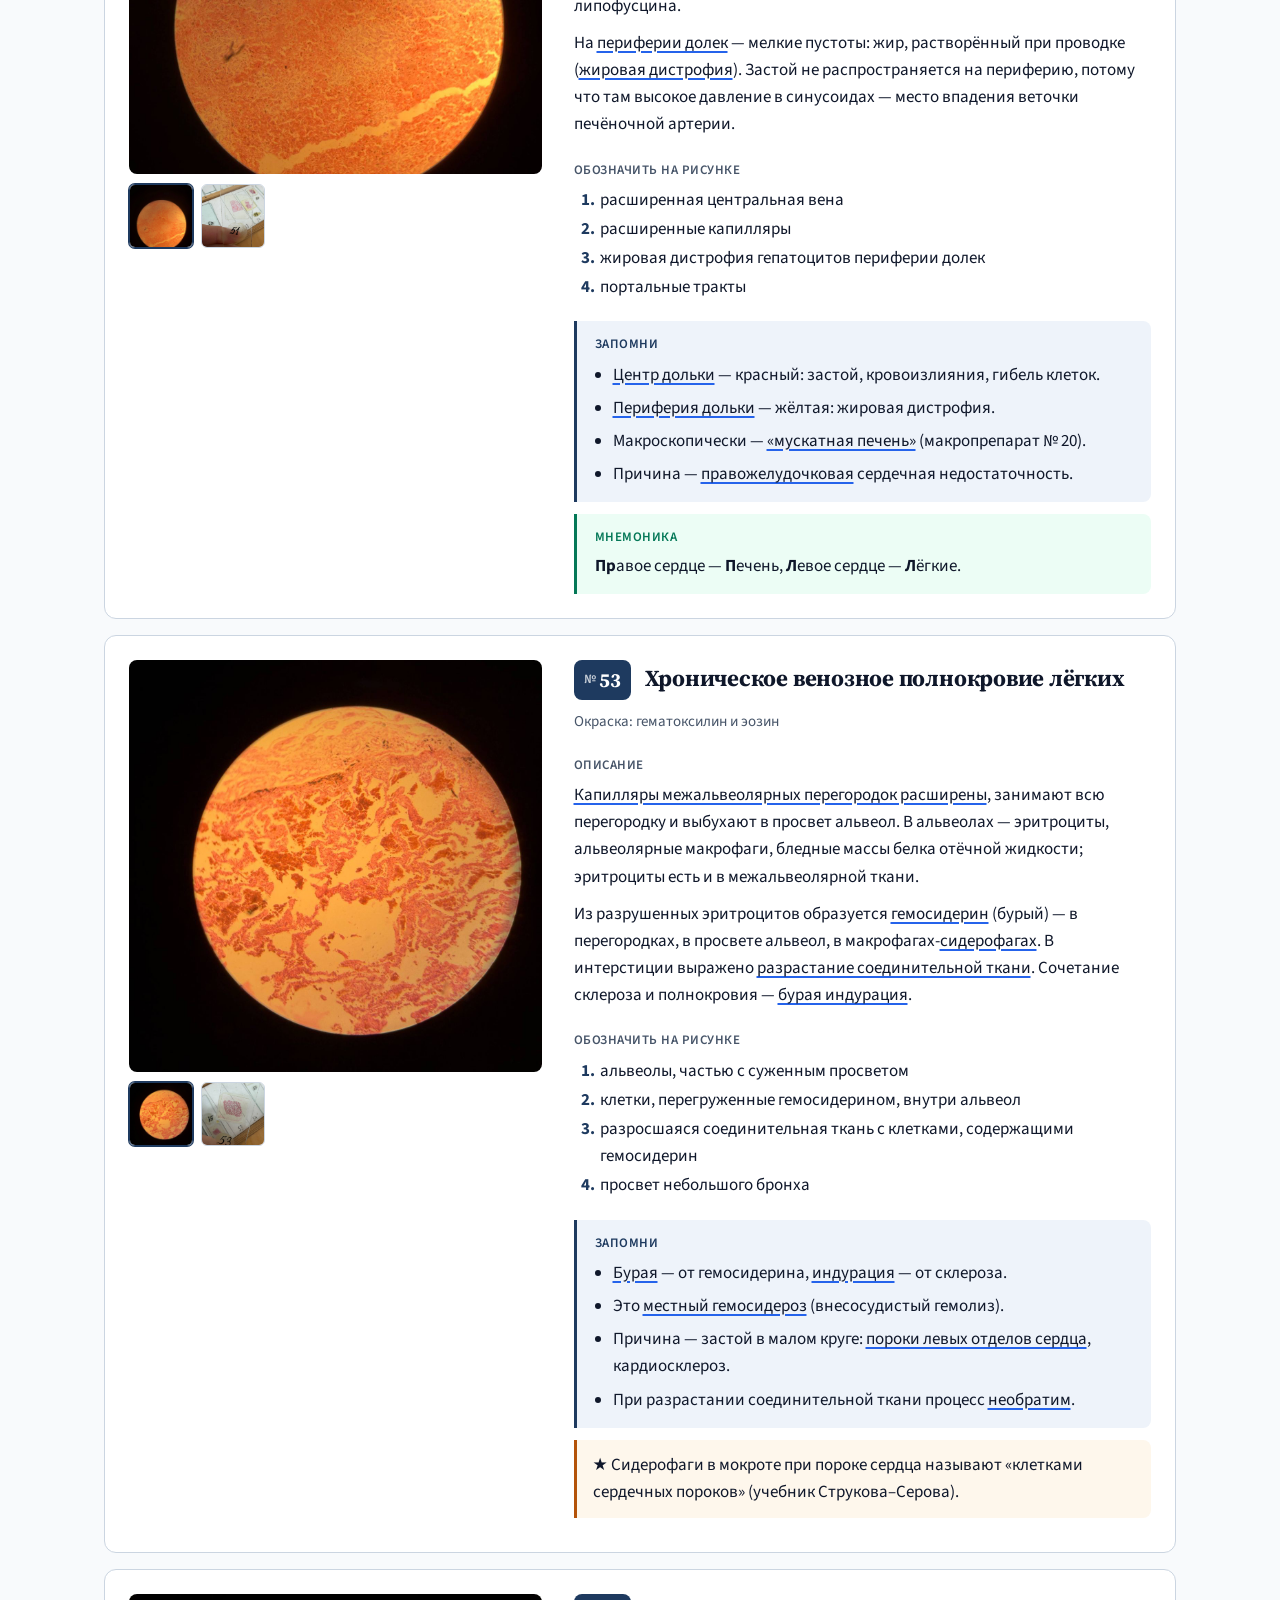
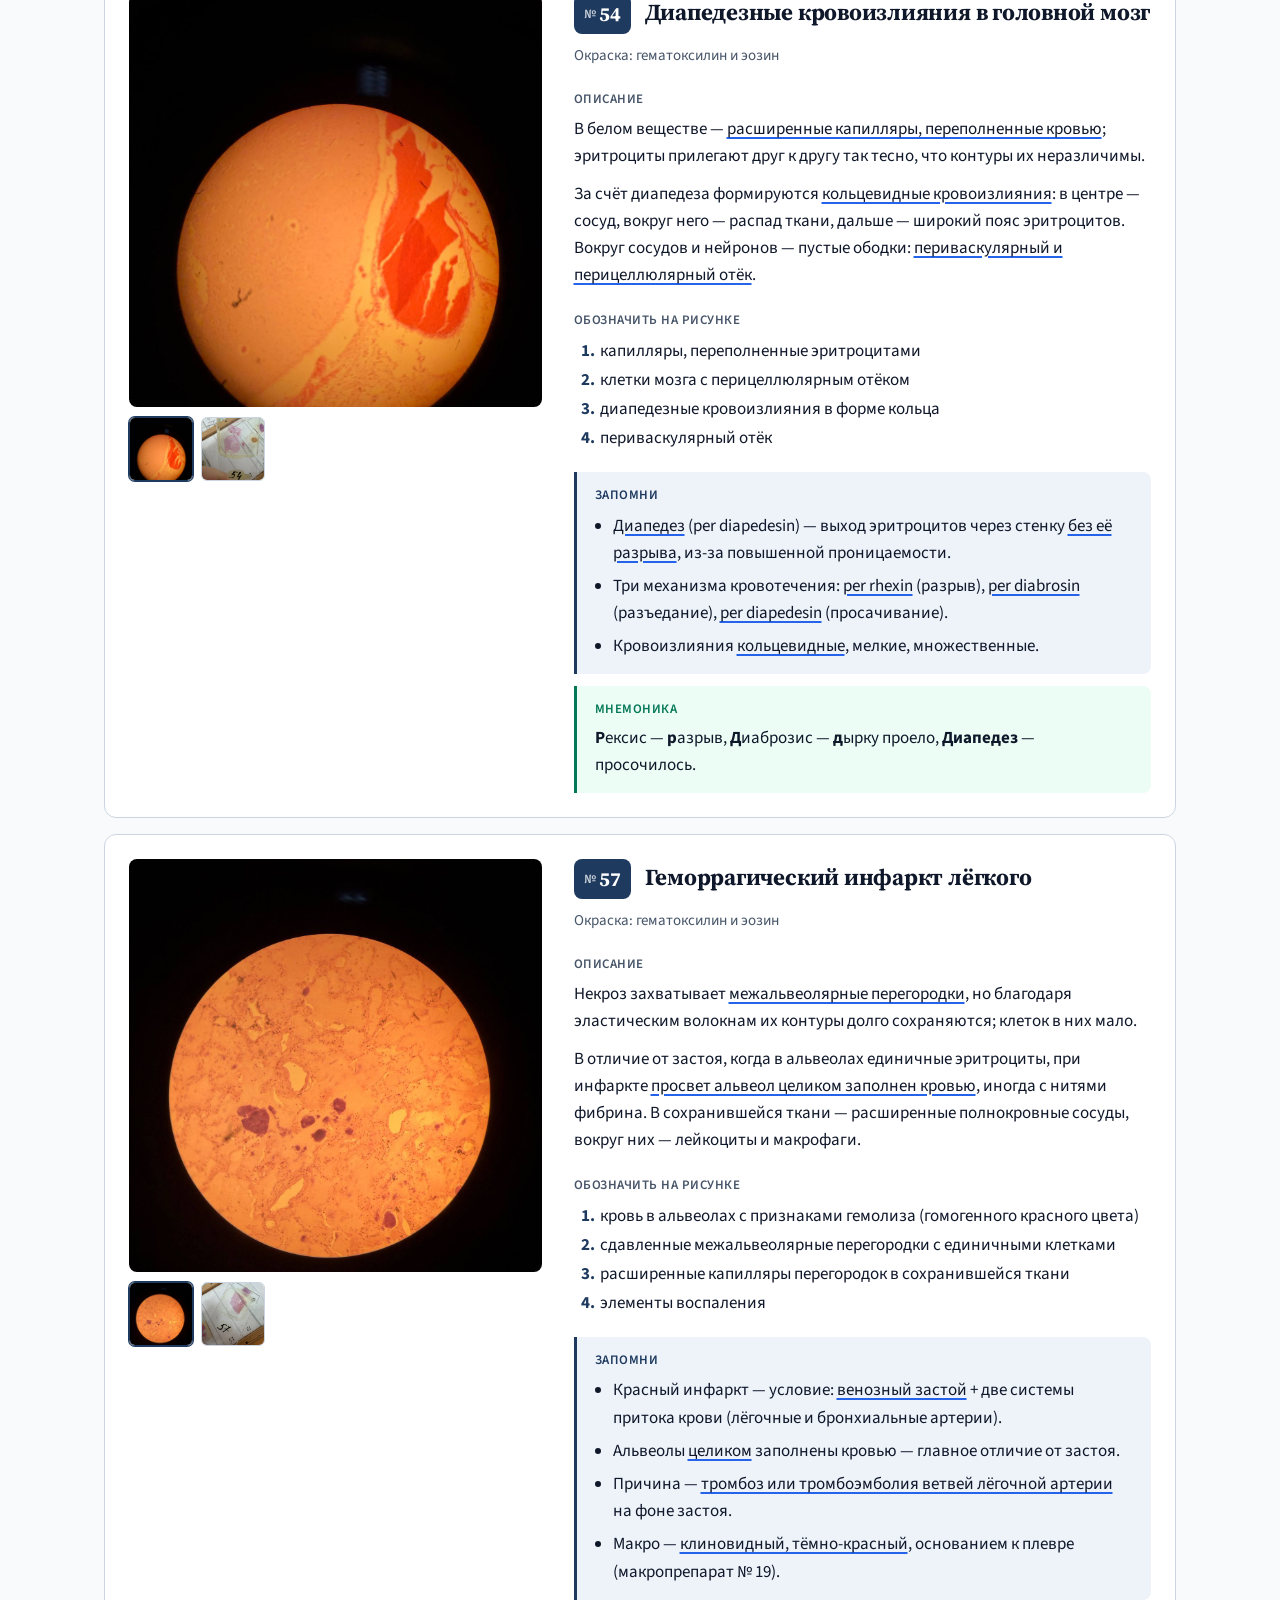
==== commit c46e9bc9: "Флеш-карточки: по фото назвать препарат - Новая вкладка «Карточки»: колоды микро, макро и все; «Знаю" ====
--- a/index.html
+++ b/index.html
@@ -27,6 +27,7 @@
       <a href="#micro" data-tab="micro">Микро <span class="count">19</span></a>
       <a href="#macro" data-tab="macro">Макро <span class="count">21</span></a>
       <a href="voprosy/">Вопросы <span class="count">72</span></a>
+      <a href="kartochki/">Карточки</a>
     </nav>
     <div class="row">
       <div class="search-wrap"><svg width="18" height="18" viewBox="0 0 24 24" fill="none" stroke="currentColor" stroke-width="2" stroke-linecap="round" stroke-linejoin="round" aria-hidden="true"><circle cx="11" cy="11" r="7"/><path d="m20 20-3.5-3.5"/></svg><input class="search" id="search" type="search" placeholder="Поиск: номер, название, признак" aria-label="Поиск по препаратам"></div>
--- a/assets/style.css
+++ b/assets/style.css
@@ -78,7 +78,8 @@
   /* длинные слова вроде «Артериолосклеротический» на узком экране переносим, а не вылезаем за край */
   overflow-wrap: break-word;
 }
-h1, h2, h3 { hyphens: auto; -webkit-hyphens: auto; }
+/* переносим только длинные слова (от 14 букв), «инфаркт» не рвём */
+h1, h2, h3 { hyphens: auto; -webkit-hyphens: auto; hyphenate-limit-chars: 14 6 6; }
 .prep-head > h3, .qa-q > span:last-child { min-width: 0; }
 img { max-width: 100%; display: block; }
 a { color: var(--term); text-underline-offset: 3px; }
@@ -124,7 +125,8 @@
 .fab.show { visibility: visible; opacity: 1; transform: none; }
 .fab:hover { border-color: var(--primary); }
 .fab[aria-pressed="true"] { background: var(--primary); border-color: var(--primary); color: var(--on-primary); }
-.top-inner, .wrap { max-width: 1120px; margin: 0 auto; padding: 0 24px; }
+/* только боковые отступы — вертикальные у main и .top-inner свои */
+.top-inner, .wrap { max-width: 1120px; margin: 0 auto; padding-left: 24px; padding-right: 24px; }
 .top-inner { display: flex; flex-direction: column; gap: 12px; padding-top: 14px; padding-bottom: 14px; }
 .brand { display: flex; align-items: center; justify-content: space-between; gap: 12px; }
 .brand a.home {
@@ -135,7 +137,7 @@
 .tools { display: flex; gap: 8px; align-items: center; }
 
 .switch {
-  display: grid; grid-template-columns: repeat(3, 1fr); gap: 4px;
+  display: grid; grid-auto-flow: column; grid-auto-columns: minmax(0, 1fr); gap: 4px;
   background: var(--muted); border-radius: var(--radius-lg); padding: 4px;
 }
 .switch a, .switch button {
@@ -145,8 +147,9 @@
   transition: background-color var(--ease), color var(--ease);
 }
 .switch a:hover { color: var(--fg); background: color-mix(in srgb, var(--card) 60%, transparent); }
-.switch [aria-current="page"] { background: var(--primary); color: var(--on-primary); }
-.switch [aria-current="page"]:hover { background: var(--primary); color: var(--on-primary); }
+.switch [aria-current="page"], .switch [aria-pressed="true"] { background: var(--primary); color: var(--on-primary); }
+.switch [aria-current="page"]:hover, .switch [aria-pressed="true"]:hover { background: var(--primary); color: var(--on-primary); }
+.switch button { font: inherit; font-weight: 600; cursor: pointer; }
 .switch .count {
   font-weight: 600; font-size: 13px; line-height: 1; padding: 3px 7px; border-radius: 999px;
   background: color-mix(in srgb, currentColor 14%, transparent);
@@ -173,6 +176,8 @@
 .btn svg { flex: none; }
 .btn[aria-pressed="true"] { background: var(--primary); border-color: var(--primary); color: var(--on-primary); }
 .btn.icon { width: 44px; padding: 0; }
+.btn.primary { background: var(--primary); border-color: var(--primary); color: var(--on-primary); }
+.btn.primary:hover { opacity: .92; }
 
 /* ---------- содержимое ---------- */
 main { padding: 28px 0 96px; }
@@ -343,6 +348,32 @@
 .lb .lb-close { position: absolute; top: calc(12px + env(safe-area-inset-top)); right: 12px; }
 .lb .lb-cap { flex: 1; text-align: center; opacity: .9; }
 
+/* ---------- флеш-карточки ---------- */
+.fc-head { display: flex; gap: 8px; align-items: center; margin: 0 0 12px; }
+.fc-head .switch { flex: 1; }
+.fc-progress { display: flex; align-items: center; gap: 12px; margin: 0 0 16px; color: var(--muted-fg); font-size: 15px; }
+.fc-progress .track { flex: 1; height: 6px; border-radius: 999px; background: var(--muted); overflow: hidden; }
+.fc-progress .track i { display: block; height: 100%; width: 0; background: var(--primary); transition: width var(--ease); }
+#fc-count { flex: none; font-variant-numeric: tabular-nums; }
+.fc {
+  max-width: 640px; margin: 0 auto; background: var(--card); border: 1px solid var(--border);
+  border-radius: var(--radius-lg); padding: 20px; display: flex; flex-direction: column; gap: 16px;
+}
+/* на телефоне у .prep фото переставляется вниз (order: 3) — в карточке фото всегда первое */
+.fc .prep-photos { order: 0; }
+.fc .prep-photos.macro .main { aspect-ratio: 3 / 4; max-height: 70vh; object-fit: contain; background: var(--card); }
+.fc-name { display: flex; gap: 14px; align-items: flex-start; }
+.fc-name h2 { margin: 4px 0 0; font: 700 24px/1.25 var(--serif); letter-spacing: -0.01em; min-width: 0; }
+.fc-kind { color: var(--muted-fg); font-size: 15px; margin-top: 6px; }
+.fc-back > .photo-note { margin-top: 8px; }
+.fc-more { display: inline-block; margin-top: 10px; font-size: 15px; }
+.fc-actions { display: flex; gap: 8px; }
+.fc-actions .btn { flex: 1; min-height: 52px; font-size: 17px; }
+.fc-done { text-align: center; }
+.fc-done h2 { margin: 8px 0 0; font: 700 26px/1.25 var(--serif); }
+.fc-done p { margin: 0; color: var(--muted-fg); }
+.fc-done .fc-actions { flex-direction: column; }
+
 /* ---------- адаптив ---------- */
 @media (max-width: 1023px) {
   .prep { gap: 24px; }
@@ -358,11 +389,13 @@
 }
 @media (max-width: 720px) {
   body { font-size: 16px; }
-  .top-inner, .wrap { padding: 0 16px; }
+  .top-inner, .wrap { padding-left: 16px; padding-right: 16px; }
   .top-inner { gap: 8px; padding-top: 10px; padding-bottom: 10px; }
   .brand a.home { font-size: 18px; }
   .brand .sub { display: none; }
-  .switch a { font-size: 15px; gap: 6px; padding: 0 4px; }
+  .switch a, .switch button { font-size: 15px; gap: 6px; padding: 0 4px; }
+  .fc { padding: 14px; border-radius: var(--radius); }
+  .fc-name h2 { font-size: 21px; }
   .btn .txt { display: none; }
   .btn { padding: 10px 12px; }
   main { padding-top: 20px; }
@@ -393,6 +426,11 @@
   .search-wrap { flex-basis: 120px; }
   .legend { font-size: 14px; gap: 2px 14px; }
 }
+/* четыре раздела в шапке не помещаются с числами на узком телефоне */
+@media (max-width: 520px) {
+  .top .switch .count { display: none; }
+  .top .switch a { font-size: 14px; padding: 0 2px; }
+}
 @media (prefers-reduced-motion: reduce) {
   *, *::before, *::after { transition: none !important; }
 }
